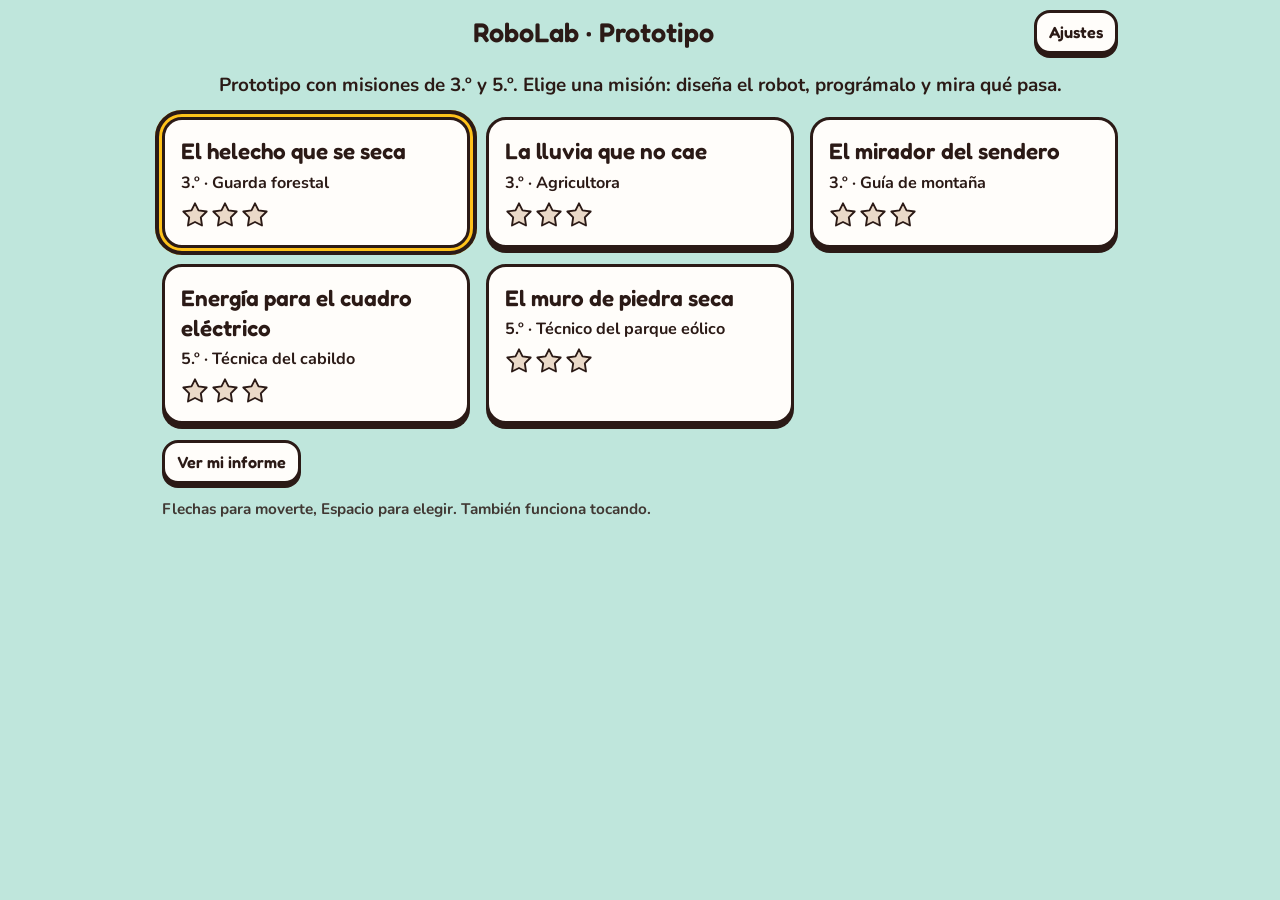
==== index.html @ 61f18018 "Separar códigos del prototipo (z3p3, z5p1, z5p2) y probar si por teclado Evita choques con las 42 mi" ====
<!DOCTYPE html>
<html lang="es">
<head>
<meta charset="utf-8">
<meta name="viewport" content="width=device-width,initial-scale=1">
<title>RoboLab · El Monteverde (prototipo)</title>
<style>
@font-face{font-family:Fredoka;font-weight:600;font-display:swap;src:url([data-uri]) format('woff2')}
@font-face{font-family:Nunito;font-weight:700;font-display:swap;src:url([data-uri]) format('woff2')}
:root{--ink:#2B1A16;--bg:#BFE6DC;--paper:#FFFDFA;--amarillo:#FFC21A;--coral:#FF6A4D;--mar:#1F86C8;--monte:#2E9D68;--lava:#D8392B;--r:16px;--fs:18px}
*{box-sizing:border-box}
html{font-size:var(--fs)}
body{margin:0;background:var(--bg);color:var(--ink);font-family:Nunito,system-ui,sans-serif;font-weight:700;line-height:1.35;min-height:100vh}
body.grande{--fs:22px}
h1,h2,.btn,.t,.rep,.g{font-family:Fredoka,Nunito,sans-serif;font-weight:600}
h1{font-size:1.5rem;margin:0;flex:1;text-align:center}
h2{font-size:1.1rem;margin:.4rem 0}
#app{max-width:980px;margin:0 auto;padding:10px 12px 40px}
.top{display:flex;align-items:center;gap:10px;margin-bottom:8px}
.btn{font-size:1rem;min-height:48px;min-width:48px;padding:8px 18px;border:3px solid var(--ink);border-radius:var(--r);background:var(--paper);color:var(--ink);box-shadow:0 4px 0 var(--ink);cursor:pointer;transition:transform .12s,box-shadow .12s,background .12s}
.btn:hover:not(:disabled){transform:translateY(-2px);box-shadow:0 6px 0 var(--ink)}
.btn:active:not(:disabled){transform:translateY(3px);box-shadow:0 1px 0 var(--ink)}
.btn:disabled{opacity:.45;cursor:not-allowed;box-shadow:0 2px 0 var(--ink)}
.btn.gr{background:var(--amarillo)}
.btn.peq{min-height:44px;padding:6px 12px;font-size:.9rem}
.btn[aria-pressed=true]{background:var(--monte);color:#fff}
:focus-visible{outline:4px solid var(--mar);outline-offset:3px}
.btn:focus-visible,.hot:focus-visible,.card:focus-visible,.barra:focus-visible{outline:4px solid var(--ink);outline-offset:3px;box-shadow:0 0 0 7px var(--amarillo)}
.lead{text-align:center;font-size:1.05rem}
.cards{display:grid;grid-template-columns:repeat(auto-fit,minmax(230px,1fr));gap:16px;margin:16px 0}
.card{display:flex;flex-direction:column;gap:6px;align-items:flex-start;text-align:left;padding:16px;border:3px solid var(--ink);border-radius:20px;background:var(--paper);box-shadow:0 5px 0 var(--ink);cursor:pointer;font:inherit;color:inherit;min-height:120px}
.card .t{font-size:1.25rem}.card .q{font-size:.9rem;text-transform:none}
.estrellas{display:inline-flex;gap:2px}.est{width:28px;height:28px;fill:#EAD9C8;stroke:var(--ink);stroke-width:1.6;stroke-linejoin:round}.est.on{fill:var(--amarillo)}
.nota{font-size:.85rem;opacity:.85}
.escena{position:relative;border:3px solid var(--ink);border-radius:20px;overflow:hidden;background:#BFE6DC;box-shadow:0 5px 0 var(--ink)}
.escena svg{display:block;width:100%;height:auto}
.hot{position:absolute;transform:translate(-50%,-50%);width:52px;height:52px;border-radius:50%;border:3px solid var(--ink);background:var(--amarillo);font:600 1.3rem Fredoka,sans-serif;color:var(--ink);cursor:pointer;animation:lat 1.8s ease-in-out infinite}
.hot.ok{background:var(--monte);color:#fff;animation:none}
@keyframes lat{50%{transform:translate(-50%,-50%) scale(1.12)}}
.burbuja{margin:12px 0;padding:12px 16px;background:var(--paper);border:3px solid var(--ink);border-radius:20px;font-size:1.05rem}
.datos{list-style:none;padding:0;margin:8px 0;display:grid;gap:6px}
.datos li{padding:8px 12px;border:2px dashed var(--ink);border-radius:12px;background:rgba(255,253,250,.5);font-size:.95rem}
.datos li.on{border-style:solid;background:var(--paper)}
.acc{display:flex;gap:12px;align-items:center;flex-wrap:wrap;margin:12px 0}
.dis{display:grid;grid-template-columns:minmax(150px,230px) 1fr;gap:14px;align-items:start}
.stage{background:var(--paper);border:3px solid var(--ink);border-radius:20px;padding:6px}.stage svg{width:100%;height:auto;display:block}
.slots{display:grid;grid-template-columns:repeat(auto-fit,minmax(150px,1fr));gap:10px}
.col{display:flex;flex-direction:column;gap:8px}
.pz{width:100%;text-align:center}
.ficha{margin:10px 0;padding:10px 14px;background:var(--paper);border:3px solid var(--ink);border-radius:16px;min-height:3.2em}
.pred .fila,.fila{display:flex;gap:10px;flex-wrap:wrap}.fila .btn{width:auto;flex:1 1 170px}
.prog{display:flex;gap:10px;align-items:stretch;margin:12px 0}
.tira{flex:1;min-height:64px;display:flex;flex-wrap:wrap;gap:6px;align-items:center;padding:8px;background:var(--paper);border:3px solid var(--ink);border-radius:16px}
.cont{align-self:center;white-space:nowrap}
.step{display:inline-flex;align-items:center;justify-content:center;min-width:44px;height:44px;border:3px solid var(--ink);border-radius:12px;background:#FFF4D6;font:600 1.4rem Fredoka,sans-serif;transition:transform .15s,background .15s}
.step.on{background:var(--amarillo);transform:scale(1.2)}
.bucle{display:inline-flex;gap:4px;align-items:center;padding:4px 6px;border:3px solid var(--coral);border-radius:14px;background:#FFE4DC}
.bucle.act,.rama.act{box-shadow:0 0 0 4px var(--amarillo)}
.bucle{flex-wrap:wrap}.dentro{display:inline-flex;gap:4px;align-items:center;flex-wrap:wrap}
.cond{display:inline-flex;gap:6px;align-items:center;padding:4px 6px;border:3px solid var(--mar);border-radius:14px;background:#D7EEFB}
.ramas{display:flex;flex-direction:column;gap:4px}
.rama{display:flex;gap:6px;align-items:center;padding:2px 6px;border-radius:10px;background:#F3FAFE;border:2px dashed var(--mar)}
.rama .et{font:700 .8rem Nunito,sans-serif;min-width:4.6em}
.ord.rp.si{background:#D7EEFB}
.rep{font-size:.9rem;margin-right:2px}
.vacia{opacity:.7}
.pal{display:flex;gap:8px;flex-wrap:wrap}
.ord{display:flex;flex-direction:column;align-items:center;gap:0;padding:4px 10px;min-width:64px;min-height:56px}
.ord .g{font-size:1.5rem;line-height:1}.ord .n{font-size:.75rem}
.ord.rp{background:#FFE4DC}
.res .ok{padding:12px 16px;background:#D5F2DF;border:3px solid var(--monte);border-radius:16px}
.res .mal{padding:12px 16px;background:#FFE9C7;border:3px solid var(--ink);border-radius:16px}
.res p{margin:.3rem 0}
.np{display:inline-block;background:var(--ink);color:#fff;border-radius:8px;padding:0 8px;margin-right:6px;font-size:.85rem}
.graf{display:flex;gap:14px;align-items:flex-end;justify-content:center;min-height:260px;padding:16px;background:var(--paper);border:3px solid var(--ink);border-radius:20px}
.barra{display:flex;flex-direction:column;align-items:center;justify-content:flex-end;gap:4px;width:84px;min-height:44px;background:none;border:0;padding:0;font:inherit;color:inherit;cursor:pointer}
.barra .b{display:block;width:100%;height:var(--h);background:var(--mar);border:3px solid var(--ink);border-radius:12px 12px 4px 4px;transition:transform .15s}
.barra:hover .b{transform:scaleY(1.03)}
.barra[aria-pressed=true] .b{background:var(--amarillo)}
.barra .v,.barra .e{font-family:Fredoka,sans-serif;font-weight:600}
.stars{text-align:center;margin:8px 0}.stars .est{width:56px;height:56px}
.criterios{list-style:none;padding:0;display:grid;gap:6px}
.criterios li{padding:8px 12px;border:2px dashed var(--ink);border-radius:12px}
.criterios li::before{content:'○ ';font-weight:800}
.criterios li.on{border-style:solid;background:var(--paper)}.criterios li.on::before{content:'★ '}
.frases{display:grid;gap:8px}.fr{text-align:left}
.pop{animation:pop .4s ease-out}
@keyframes pop{from{opacity:0;transform:translateY(8px)}}
.calm .par,.calm .fogA,.calm .drop{animation-play-state:paused}
.vista{animation:ent .25s ease-out}
@keyframes ent{from{opacity:0;transform:translateY(6px)}}
.nomotion *,.nomotion *::before{animation:none!important;transition:none!important}
@media (prefers-reduced-motion:reduce){*,*::before{animation:none!important;transition:none!important}}
.sr{position:absolute;left:-9999px}
@media (max-width:640px){h1{font-size:1.15rem}.dis{grid-template-columns:1fr}.stage{max-width:200px;margin:0 auto}.top .btn.peq{padding:6px 10px}.cont{display:none}.prog{display:block}}
@media (prefers-contrast:more){.btn,.card{border-width:4px}}

.hoja{background:var(--paper);border:3px solid var(--ink);border-radius:20px;padding:16px}
.hoja .tit{text-align:left;font-size:1.4rem}.nom{margin:.6rem 0}
.im{border-top:2px dashed var(--ink);padding:8px 0}.im .er{background:#FFE9C7;border-radius:10px;padding:6px 10px}.crit{font-size:.85rem}
@media print{body{background:#fff}.noprint,#estado{display:none!important}.hoja{border:0;padding:0}.est{width:20px;height:20px}.im{break-inside:avoid}}
.guia{margin:10px 0 0;font-size:.95rem}
/* Animaciones de los dibujos SVG */
.spin,.sway,.blink,.claw1,.claw2,.fogA{transform-box:fill-box;transform-origin:center}
.spin{animation:giro 4s linear infinite}
.sway{transform-origin:50% 100%;animation:mece 3s ease-in-out infinite}
.blink{animation:parpadeo 4.5s infinite}
.claw1{transform-origin:0 50%;animation:pinza1 2.4s ease-in-out infinite}.claw2{transform-origin:0 50%;animation:pinza2 2.4s ease-in-out infinite}
.fogA{animation:niebla 14s ease-in-out infinite alternate}
.drop{animation:gota 1.1s linear infinite}
@keyframes giro{to{transform:rotate(360deg)}}
@keyframes mece{50%{transform:rotate(3deg)}}
@keyframes parpadeo{0%,94%,100%{transform:scaleY(1)}97%{transform:scaleY(.1)}}
@keyframes pinza1{50%{transform:rotate(-8deg)}}@keyframes pinza2{50%{transform:rotate(8deg)}}
@keyframes niebla{to{transform:translateX(60px)}}
@keyframes gota{from{transform:translateY(-20px);opacity:0}30%{opacity:1}to{transform:translateY(380px);opacity:0}}
/* Edición del programa: huecos, bloques marcados y arrastre */
button.step,button.rep{font:600 1.4rem Fredoka,sans-serif;color:var(--ink);cursor:grab;padding:0 6px;touch-action:none;user-select:none;-webkit-user-select:none}
button.rep{border:0;background:none;font-size:.9rem;min-height:44px}
.blk:disabled{opacity:1;cursor:default}
.blk.sel{outline:4px solid var(--mar);outline-offset:2px;border-radius:12px;background:#D7EEFB}
.slot{position:relative;min-width:30px;min-height:48px;padding:0;border:0;background:none;cursor:pointer;flex:0 0 auto}
.slot .bar{position:absolute;left:50%;top:6px;bottom:6px;width:4px;margin-left:-2px;border-radius:2px;background:rgba(43,26,22,.25);transition:width .12s,background .12s,margin .12s}
.slot:hover .bar{background:var(--coral)}
.slot.cur .bar{width:8px;margin-left:-4px;background:var(--coral);animation:cursor 1s steps(2) infinite}
.slot.drop .bar{width:14px;margin-left:-7px;background:var(--monte);animation:none}
.slot.drop{min-width:40px}
@keyframes cursor{50%{opacity:.35}}
.slot:focus-visible{outline:4px solid var(--ink);outline-offset:0;box-shadow:0 0 0 6px var(--amarillo)}
.ord{touch-action:none;user-select:none;-webkit-user-select:none}
.fantasma{position:fixed;left:0;top:0;z-index:50;width:52px;height:52px;display:flex;align-items:center;justify-content:center;border:3px solid var(--ink);border-radius:14px;background:var(--amarillo);font:600 1.5rem Fredoka,sans-serif;pointer-events:none;box-shadow:0 6px 0 var(--ink);opacity:.95}
.fantasma.quitar{background:var(--coral);color:#fff}
body.arrastrando,body.arrastrando *{cursor:grabbing!important}
body.arrastrando .pal{outline:3px dashed var(--ink);outline-offset:4px}
.nomotion .slot.cur .bar{animation:none}
.tira .bucle{align-items:center}

</style>
</head>
<body>
<main id="app"></main>
<div id="estado" class="sr" role="status" aria-live="polite"></div>
<script>
(function(RL){RL.E={pantalla:'inicio',m:null,diseno:{mov:null,ene:null,sen:null,her:null},pred:null,prog:[],cur:{p:null,i:0},sel:null,enBucle:null,intentos:0,hint:0,fallosSeguidos:0,ficha:null,datos:{},res:null,ejecutando:false,pistas:null,lectura:null,frase:null,emo:null,estrellas:0,
 ajustes:{grande:false,sinMov:false,silencio:false,vel:1}};})(globalThis.RL=globalThis.RL||{});

/* Guardado en el navegador, protegido ante errores (modo privado, almacenamiento lleno). Sin datos personales. */
(function(RL){var K='robolab.proto.v1',mem={estrellas:{},intentos:{},ajustes:null,bitacora:{},errores:{}};
function cargar(){try{var s=localStorage.getItem(K);if(s){var o=JSON.parse(s);if(o&&typeof o==='object'){mem.estrellas=o.estrellas||{};mem.intentos=o.intentos||{};mem.bitacora=o.bitacora||{};mem.errores=o.errores||{};mem.ajustes=o.ajustes||null}}}catch(e){}return mem}
function guardar(){try{localStorage.setItem(K,JSON.stringify(mem));return true}catch(e){return false}}
RL.Guardado={datos:mem,cargar:cargar,guardar:guardar};})(globalThis.RL=globalThis.RL||{});

/* Sonidos sintetizados en el navegador: pitidos melódicos del robot. M silencia. */
(function(RL){var ctx=null;
function beep(f,d,tipo){if(RL.E.ajustes.silencio)return;try{ctx=ctx||new (window.AudioContext||window.webkitAudioContext)();var o=ctx.createOscillator(),g=ctx.createGain();o.type=tipo||'sine';o.frequency.value=f;g.gain.value=.06;o.connect(g);g.connect(ctx.destination);var t=ctx.currentTime;g.gain.setValueAtTime(.06,t);g.gain.exponentialRampToValueAtTime(.0008,t+(d||.12));o.start(t);o.stop(t+(d||.12)+.02)}catch(e){}}
function melodia(a){a.forEach(function(f,i){setTimeout(function(){beep(f,.14,'triangle')},i*110)})}
RL.Audio={beep:beep,ok:function(){melodia([523,659,784,1046])},error:function(){melodia([330,262])},toca:function(){beep(660,.07)},paso:function(){beep(440,.06,'square')}};})(globalThis.RL=globalThis.RL||{});

/* Entrada: flechas y Espacio (teclado y Makey Makey), ratón y táctil. Esc pausa, M silencia. */
(function(RL){
function visibles(){return Array.prototype.slice.call(document.querySelectorAll('#app [data-nav]')).filter(function(e){return!e.disabled&&e.offsetParent!==null})}
function centro(e){var r=e.getBoundingClientRect();return{x:r.left+r.width/2,y:r.top+r.height/2}}
function mover(dir){var l=visibles(),a=document.activeElement;if(!l.length)return;
 if(l.indexOf(a)<0){l[0].focus();return}
 var c=centro(a),mejor=null,mejorD=1e9;
 l.forEach(function(e){if(e===a)return;var p=centro(e),dx=p.x-c.x,dy=p.y-c.y,en=false,par,per;
  if(dir==='ArrowRight'){en=dx>4;par=dx;per=Math.abs(dy)}if(dir==='ArrowLeft'){en=dx<-4;par=-dx;per=Math.abs(dy)}
  if(dir==='ArrowDown'){en=dy>4;par=dy;per=Math.abs(dx)}if(dir==='ArrowUp'){en=dy<-4;par=-dy;per=Math.abs(dx)}
  if(!en)return;var d=par+per*2.2;if(d<mejorD){mejorD=d;mejor=e}});
 if(!mejor){/* si no hay nada en esa dirección, recorre la lista (útil con 5 contactos) */var i=l.indexOf(a),k=(dir==='ArrowRight'||dir==='ArrowDown')?1:-1;mejor=l[(i+k+l.length)%l.length]}
 mejor.focus();if(mejor.scrollIntoView)mejor.scrollIntoView({block:'nearest'});RL.Audio.toca()}
document.addEventListener('keydown',function(ev){
 var k=ev.key;
 if(k==='ArrowUp'||k==='ArrowDown'||k==='ArrowLeft'||k==='ArrowRight'){ev.preventDefault();mover(k)}
 else if(k===' '||k==='Spacebar'){var a=document.activeElement;if(a&&a.closest&&a.closest('#app')&&a.hasAttribute('data-nav')){ev.preventDefault();a.click()}else if(!a||a===document.body){var l=visibles();if(l.length){ev.preventDefault();l[0].focus()}}}
 else if(k==='Escape'){RL.App&&RL.App.pausa()}
 else if(k==='m'||k==='M'){RL.App&&RL.App.silencio()}});
RL.Entrada={mover:mover,visibles:visibles};})(globalThis.RL=globalThis.RL||{});
document.addEventListener('keyup',function(ev){if((ev.key===' '||ev.key==='Spacebar')&&document.activeElement&&document.activeElement.hasAttribute&&document.activeElement.hasAttribute('data-nav'))ev.preventDefault()});

/* Generado a partir de proyecto/anclaje.md (segundo y tercer ciclo, literal salvo espacios restituidos en el ciclo 3). */
(function(RL){RL.curriculo={"fuente": "Decreto 211/2022, de 10 de noviembre (BOC n.º 231, 23/11/2022), Anexo, Conocimiento del Medio Natural, Social y Cultural", "consulta": "12/11/2026", "estado": "Verificada en fuente; vigencia sin confirmar en Juriscan", "ciclos": {"2": {"criterios": {"1.1": "Utilizar dispositivos y recursos digitales, de forma segura, responsable, saludable y sostenible, de acuerdo con las necesidades del contexto educativo, para realizar búsquedas guiadas de información, respetando la propiedad intelectual; para comunicarse en plataformas digitales restringidas y seguras, compartiendo datos y usando la terminología científica básica, y para trabajar cooperativamente, respetando la privacidad y protección del entorno digital de aprendizaje.", "1.2": "Reelaborar y crear contenidos digitales sencillos, con diferentes medios, soportes y formatos, trabajando de forma individual y en equipo, para construir, comunicar y compartir nuevos conocimientos, respetando los derechos de autoría y de acuerdo a las necesidades digitales del contexto educativo.", "2.1": "Formular preguntas y realizar predicciones razonadas, demostrando curiosidad por el medio natural, social y cultural canario, participando en interacciones comunicativas con actitud cooperativa e interpretando el sentido de textos orales y multimodales.", "2.2": "Buscar, seleccionar y comprender información de diferentes fuentes seguras y fiables, adquiriendo léxico científico básico, y utilizándola en investigaciones relacionadas con el medio natural, social y cultural, reconociendo el valor de la ciencia en Canarias.", "2.3": "Realizar experimentos guiados utilizando diferentes técnicas de indagación y modelos, empleando de forma segura instrumentos y dispositivos, realizando observaciones y mediciones precisas, y registrándolas correctamente en distintos formatos.", "2.4": "Proponer posibles respuestas a las preguntas planteadas, en diversos textos, a través de la interpretación de la información y los resultados obtenidos, comparándolos con las predicciones realizadas.", "2.5": "Comunicar los resultados de las investigaciones en diferentes formatos, utilizando lenguaje científico básico y explicando los pasos seguidos, adoptando un punto de vista creativo y personal.", "3.1": "Construir, en equipo, de forma empática e inclusiva, un producto final sencillo que dé respuesta a un problema de diseño, proponiendo posibles soluciones creativas, utilizando de forma segura las herramientas, las técnicas y los materiales adecuados, y probando diferentes prototipos.", "3.2": "Resolver, de forma guiada y empleando estrategias cooperativas, problemas sencillos y sostenibles de programación, modificando algoritmos, de acuerdo con los principios básicos del pensamiento computacional.", "3.3": "Comunicar el producto final de los proyectos de diseño en diferentes formatos, asumiendo las responsabilidades individuales asignadas en el trabajo en grupo, explicando los pasos seguidos, y autoevaluando y coevaluando el proceso realizado y el resultado obtenido.", "4.1": "Desarrollar, de forma guiada, actitudes que fomenten el bienestar físico, emocional y social, a través de la conciencia, la regulación y la vinculación emocional, y del establecimiento de relaciones afectivas saludables, inclusivas y corresponsables, potenciando la cultura de los cuidados.", "4.2": "Desarrollar estilos de vida saludables, valorando la importancia de una alimentación variada, equilibrada y sostenible, la higiene, el ejercicio físico, el contacto con la naturaleza, el descanso y cuidado del cuerpo y el uso adecuado de las tecnologías, participando en acciones fundamentadas científicamente para preservar la salud.", "5.1": "Identificar las características, la organización y las propiedades de los elementos del medio natural, social y cultural, partiendo del reconocimiento de la biodiversidad del archipiélago canario, a través de la indagación y la búsqueda guiada de información, utilizando las herramientas y los procesos adecuados para transmitir y compartir los conocimientos en diferentes formatos.", "5.2": "Identificar conexiones sencillas entre diferentes elementos del medio natural social y cultural, partiendo del reconocimiento de la formación de las islas Canarias, para comprender las relaciones que se establecen en los ecosistemas canarios y acercarse así a las que ocurren en otros lugares.", "5.3": "Proteger el patrimonio cultural y el natural, especialmente de Canarias, para valorarlos como un bien común, adoptando conductas respetuosas para su disfrute y proponiendo acciones para su conservación y mejora.", "6.1": "Poner en práctica estilos de vida sostenibles, reconociendo comportamientos respetuosos de cuidado, corresponsabilidad y de protección del entorno, así como un uso sostenible del agua, la energía, los residuos y los recursos naturales, expresando los cambios positivos y negativos causados en el medio por la acción humana, y explicando algunos fenómenos que ocurren a su alrededor, para potenciar un modelo de isla sostenible para Canarias.", "6.2": "Identificar problemas ecosociales en el entorno cercano, compartidos a nivel mundial, y proponer posibles soluciones, de manera individual y cooperativa, para poner en práctica estilos de vida sostenibles.", "7.1": "Localizar, seleccionar e identificar hechos del entorno social y cultural, desde la Prehistoria hasta la Edad Antigua, empleando las nociones de causalidad, simultaneidad y sucesión, para comunicarlos, adoptando un punto de vista creativo.", "7.2": "Reconocer personas, grupos sociales relevantes y formas de vida de las sociedades, desde la Prehistoria hasta la Edad Antigua, visibilizando las aportaciones y representación de las mujeres en ellas y de personajes históricos representativos en Canarias.", "8.1": "Analizar la importancia demográfica, cultural y económica de las migraciones en la actualidad, demostrando respeto y empatía por el aporte de la diversidad cultural al bienestar individual y colectivo, especialmente en la sociedad canaria.", "8.2": "Reconocer y valorar las acciones y actividades comunitarias que fomentan la igualdad efectiva entre mujeres y hombres, así como las conductas no sexistas, reconociendo modelos positivos a lo largo de la historia, empleando estrategias colaborativas para reflexionar y comunicar sobre problemas éticos de actualidad.", "9.1": "Realizar actividades en el contexto de la comunidad escolar, asumiendo responsabilidades, estableciendo acuerdos democráticos y empleando un lenguaje inclusivo y no violento.", "9.2": "Reconocer los principales órganos de gobierno, incluyendo los ayuntamientos y cabildos insulares en Canarias, y las funciones de las diversas administraciones y de los servicios públicos, reflexionando sobre la importancia de su gestión para la seguridad integral ciudadana y la participación democrática.", "9.3": "Participar en actividades comunitarias, de manera constructiva e inclusiva, para interiorizar normas básicas para la convivencia en el uso de los espacios públicos como peatones o como personas usuarias de los medios de locomoción, identificando las señales de tráfico y tomando conciencia de la importancia de una movilidad segura, saludable y sostenible, tanto para las personas como para el planeta."}, "saberes": {"I.1.1": "Iniciación a la investigación científica (observación en el tiempo, identificación y clasificación, búsqueda de patrones, creación de modelos, investigación guiada a través de búsqueda de información, experimentos pautados con control de variables…).", "I.1.2": "Fomento de la curiosidad, la iniciativa y la constancia en la realización de las diferentes investigaciones contextualizadas en el medio natural, social y cultural de Canarias, a partir de estrategias cooperativas.", "I.1.3": "Manipulación de instrumentos, dispositivos y herramientas digitales apropiados para realizar observaciones y mediciones, de acuerdo con las necesidades de la investigación.", "I.1.4": "Identificación de vocabulario científico básico relacionado con las diferentes investigaciones para comunicar y construir nuevos conocimientos, reconociendo la importancia de la ciencia en Canarias.", "I.1.5": "Reconocimiento de los avances en el pasado relacionados con la ciencia y la tecnología que han contribuido a transformar nuestra sociedad, visibilizando la aportación histórica de las mujeres.", "I.1.6": "Valoración del uso de la ciencia y la tecnología para ayudar a comprender las causas de las propias acciones, tomar decisiones razonadas y realizar tareas de forma más eficiente.", "I.2.1": "Reconocimiento de los reinos de la naturaleza desde una perspectiva general e integrada, valorando la biodiversidad, a partir del estudio y análisis de las características de diferentes ecosistemas, sus funciones y servicios como lugar donde intervienen factores bióticos y abióticos, manteniéndose un equilibrio entre los diferentes elementos y recursos.", "I.2.2": "Comprensión del carácter excepcional de la biodiversidad canaria: conceptos básicos (endemismo y autoctonismo) e introducción a los ecosistemas canarios (fondos rocosos, sebadal, matorral costero, termófilo, monteverde, jaral, pinar, matorral de cumbre...).", "I.2.3": "Identificación de las características propias de los animales y de las plantas que permiten su clasificación y diferenciación en subgrupos relacionados con su capacidad adaptativa al medio: obtención de energía, relación con el entorno y perpetuación de la especie. Reconocimiento e identificación de las especies animales y vegetales más representativas de Canarias.", "I.2.4": "Identificación de la relación del ser humano con los ecosistemas para cubrir las necesidades de la sociedad. Ejemplos de buenos y malos usos de los recursos naturales de nuestro planeta, especialmente en nuestro archipiélago canario, y sus consecuencias.", "I.2.5": "Identificación de las formas de relieve más relevantes y clasificación elemental de las rocas. Reconocimiento de las particularidades geológicas de la formación de las islas Canarias con respecto a otros procesos geológico y de los volcanes principales de Canarias.", "I.2.6": "Valoración del agua como elemento imprescindible para la vida: hidrosfera, aguas subterráneas, ciclo del agua, uso, formas de ahorro y consumo responsable, en especial en Canarias.", "I.2.7": "Desarrollo de estilos de vida saludables relacionados con el bienestar físico del ser humano: alimentación variada, equilibrada y sostenible, higiene, ejercicio físico, contacto con la naturaleza, descanso y cuidado del cuerpo, uso adecuado de las tecnologías.", "I.2.8": "Desarrollo de estilos de vida saludables relacionados con el bienestar emocional y social: conciencia emocional (percepción, reconocimiento y comprensión emocional de alegría, tristeza, miedo, enfado, asco, sorpresa, culpa y vergüenza), regulación emocional (autocontrol impulsivo, ajuste afectivo y responsabilidad emocional) y vinculación emocional (empatía y comunicación emocional). Relaciones afectivas saludables, cuidados de las personas, corresponsabilidad e inclusión a partir de la educación afectivo-sexual, adaptada a su nivel madurativo.", "I.3.1": "Reconocimiento del calor como mecanismo de transferencia de energía. Cambios de estado, materiales conductores y aislantes, instrumentos de medición y aplicaciones en la vida cotidiana, mediante sencillas experiencias.", "I.3.2": "Observación de los cambios reversibles e irreversibles que experimenta la materia, desde un estado inicial a uno final, identificando los procesos y las transformaciones que experimenta en situaciones de la vida cotidiana.", "I.3.3": "Reconocimiento de las fuerzas de contacto y a distancia, y sus efectos, mediante experimentos elementales.", "I.3.4": "Reconocimiento de las propiedades de las máquinas simples, aplicaciones y usos en la vida cotidiana y su efecto sobre las fuerzas.", "II.1.1": "Utilización de dispositivos y recursos del entorno digital de aprendizaje, de acuerdo con las necesidades del contexto educativo.", "II.1.2": "Aplicación de las estrategias de búsquedas guiadas de información seguras y responsables en internet (valoración, discriminación, selección y organización). Reconocimiento de la autoría y respeto por la propiedad intelectual.", "II.1.3": "Uso de reglas básicas de seguridad y privacidad para navegar por internet y para proteger el entorno digital personal de aprendizaje.", "II.1.4": "Reconocimiento de recursos y participación en plataformas digitales restringidas y seguras, para comunicarse con otras personas y trabajar cooperativamente, haciendo uso de la etiqueta digital, de las reglas básicas de cortesía y respeto, y de estrategias para resolver problemas en la comunicación digital.", "II.1.5": "Desarrollo de estrategias de actuación para fomentar el bienestar digital, físico y mental, a través del reconocimiento de los riesgos asociados a un uso inadecuado y poco seguro de las tecnologías digitales (tiempo excesivo de uso, ciberacoso, acceso a contenidos inadecuados, publicidad y correos no deseados, etc.).", "II.2.1": "Aplicación de las fases de los proyectos de diseño: diseño, prototipado, prueba y comunicación, para dar respuestas sostenibles a un reto o problema del entorno físico, natural, social, cultural o tecnológico.", "II.2.2": "Utilización de herramientas, técnicas y materiales adecuados a la consecución de un proyecto de diseño.", "II.2.3": "Iniciación a la programación a través de recursos analógicos (actividades desenchufadas) y digitales (plataformas digitales de iniciación en la programación, aplicaciones de programación por bloques, robótica educativa…).", "II.2.4": "Desarrollo de técnicas cooperativas sencillas para el trabajo en equipo y estrategias para la gestión de conflictos y la promoción de conductas empáticas e inclusivas.", "III.1.1": "Descripción de la Tierra y las catástrofes naturales: elementos, movimientos, (traslación, rotación y sus consecuencias), dinámicas que ocurren en el universo y su relación con fenómenos físicos que afectan a la Tierra y repercuten en la vida diaria y en el entorno. Reconocimiento de la formación de las islas Canarias, tipos de vulcanismo e impacto en la vida de las personas.", "III.1.2": "Reconocimiento del espacio a partir de la representación de la Tierra a través del globo terráqueo, los mapas y otros recursos digitales, la interpretación de mapas y planos en distintas escalas y las técnicas de orientación mediante la observación de los elementos del medio físico, puntos cardinales y otros medios de localización espacial (GPS).", "III.1.3": "Reconocimiento del clima y el paisaje, los fenómenos atmosféricos, la toma y registro de datos meteorológicos y su representación gráfica y visual, desde las tecnologías de la información geográfica (TIG). Identificación de los tipos de clima en España y en Canarias, relacionando las zonas climáticas con la diversidad de paisajes.", "III.1.4": "Análisis de los principales problemas y retos demográficos mundiales y propios de la Comunidad Autónoma de Canarias, como la fragmentación del territorio por su carácter insular y las implicaciones del aislamiento del archipiélago. Reconocimiento de los factores que modifican la ocupación y distribución de la población en el espacio. Representación gráfica y cartográfica de la población. Reconocimiento de la organización del territorio en Canarias, en España y en Europa.", "III.1.5": "Conciencia de la desigualdad social y diferencias de acceso a los recursos. Usos del espacio por el ser humano y reconocimiento de las actividades productivas y su evolución, con especial atención a los sectores productivos en Canarias. El valor, el control del dinero y los medios de pago, de la supervivencia a la sobreproducción.", "III.2.1": "Adquisición de nociones básicas de tiempo histórico: temporales y cronología, mediante la ubicación temporal de las grandes etapas históricas.", "III.2.2": "Clasificación y utilización de las distintas fuentes históricas (orales, escritas, patrimoniales y museísticas), como vía para el análisis de los cambios y las permanencias en la localidad a lo largo de la historia. Reconocimiento de las huellas de la historia en lugares, edificios, objetos, oficios o tradiciones del municipio, isla o archipiélago.", "III.2.3": "Iniciación en la investigación y en los métodos de trabajo para la realización de proyectos, que analicen hechos, asuntos y temas de relevancia actual con perspectiva histórica, contextualizándolos en la época correspondiente (Prehistoria y Edad Antigua), como la supervivencia y la alimentación, la vivienda, los intercambios comerciales (de dónde viene el dinero, los trabajos no remunerados), la explotación de bienes comunes y recursos, o los avances técnicos.", "III.2.4": "Valoración de la acción de mujeres y hombres, como sujetos de la historia. Interpretación del papel de las personas individuales y de los distintos grupos sociales: relaciones, conflictos, creencias y condicionantes en la Prehistoria y la Edad Antigua.", "III.2.5": "Reconocimiento de las expresiones artísticas y culturales, en la Prehistoria y la Edad Antigua, su contextualización histórica y su función, visibilizando las aportaciones y la representación de las mujeres en ellas.", "III.2.6": "Valoración del patrimonio cultural y del natural local, insular y estatal. Uso, cuidado y conservación de los espacios protegidos, culturales y naturales, reconociendo los Parques Nacionales de Canarias.", "III.3.1": "Reconocimiento de las costumbres, tradiciones y manifestaciones etnoculturales del entorno; así como de la identidad cultural canaria, como resultado de un proceso de diálogo constante entre lo local y foráneo. Respeto por la diversidad y la cohesión social desde la promoción de la cultura de paz y no violencia.", "III.3.2": "Identificación de la organización política y territorial de España, partiendo del reconocimiento de la misma en Canarias.", "III.3.3": "Reconocimiento de la organización y el funcionamiento de la sociedad: las principales instituciones y entidades, la estructura administrativa y los servicios públicos que prestan en el entorno local, autonómico (los cabildos insulares como elemento intermedio entre los ayuntamientos y el gobierno autonómico) y nacional.", "III.3.4": "Fomento de la igualdad de oportunidades entre mujeres y hombres, y de conductas no sexistas. Reconocimiento del valor de mujeres referentes en el contexto del patrimonio social, cultural e histórico canario, y de las mujeres rurales de Canarias.", "III.3.5": "Conciencia de la seguridad vial, valorando la ciudad como espacio de convivencia inclusiva e igualitaria, a través de la adquisición de normas de circulación, la identificación de las señales y las marcas viales, y el desarrollo de la movilidad segura, saludable y sostenible como peatones o como personas usuarias de los medios de locomoción.", "III.4.1": "Introducción a las causas y consecuencias del cambio climático, y su impacto en los paisajes de la Tierra a nivel mundial y a nivel local en nuestro archipiélago. Medidas de mitigación y de adaptación.", "III.4.2": "Fomento de la responsabilidad ecosocial: ecodependencia e interdependencia entre personas, sociedades y medio natural.", "III.4.3": "Valoración de la transformación y la degradación de los ecosistemas naturales por la acción humana, y desarrollo de acciones para la conservación y protección de la naturaleza y la prevención del maltrato animal.", "III.4.4": "Reconocimiento de estilos de vida sostenibles: el consumo y la producción responsables, la alimentación sostenible, el uso eficiente del agua y la energía, y la prevención y la gestión de los residuos en Canarias."}}, "3": {"criterios": {"1.1": "Utilizar dispositivos y recursos digitales, de forma segura, responsable, eficiente, saludable y sostenible, de acuerdo con las necesidades del contexto educativo, para buscar información, evaluando su fiabilidad y utilidad, y respetando la propiedad intelectual, para comunicarse y compartir datos y contenido, en plataformas digitales restringidas y seguras, usando la terminología científica apropiada, y para trabajar cooperativamente en equipo y en red.", "1.2": "Reelaborar y crear contenidos digitales sencillos, de forma individual, en equipo y en red, para construir, comunicar y compartir nuevos conocimientos de forma creativa, y para resolver problemas concretos o retos, de acuerdo a las necesidades digitales del contexto educativo.", "2.1": "Formular preguntas y realizar predicciones razonadas sobre cuestiones científicas sencillas del medio natural, social y cultural, local y global, demostrando y manteniendo la curiosidad; y participar en interacciones comunicativas para intercambiar información, interpretar y valorar el sentido de diversos tipos de textos.", "2.2": "Buscar, seleccionar y contrastar información de diferentes fuentes, seguras y fiables, incluidas las digitales, de forma guiada, usando los criterios de fiabilidad de fuentes, adquiriendo léxico científico básico y utilizándola en investigaciones relacionadas con el medio natural, social y cultural.", "2.3": "Diseñar y realizar experimentos guiados, utilizando diferentes técnicas de indagación y modelos, empleando de forma segura las herramientas digitales, los instrumentos y dispositivos apropiados, realizando observaciones y mediciones precisas, y registrándolas correctamente.", "2.4": "Proponer posibles respuestas a las preguntas planteadas, en diversos textos, a través del análisis y la interpretación de la información y de los resultados obtenidos, valorar la coherencia de las posibles soluciones y compararlas con las predicciones realizadas.", "2.5": "Comunicar los resultados de las investigaciones, de manera creativa, personal y crítica, adaptando el mensaje y el formato a la audiencia a la que va dirigido, utilizando el lenguaje científico apropiado y explicando los pasos seguidos.", "3.1": "Plantear, cooperativamente, problemas de diseño que se resuelvan con la creación de un prototipo o solución digital sencilla y sostenible, evaluando las necesidades del entorno, adoptando posturas críticas en los procesos de reflexión guiados y estableciendo objetivos concretos y compartidos.", "3.2": "Diseñar posibles soluciones, creativas y sostenibles, a los problemas planteados, de acuerdo con técnicas sencillas de los proyectos de diseño y del pensamiento computacional, mediante estrategias básicas de gestión de proyectos cooperativos, teniendo en cuenta los recursos necesarios y estableciendo criterios concretos para participar en procesos de auto y coevaluación de los proyectos.", "3.3": "Desarrollar un producto final, creativo e innovador, que dé solución a un problema de diseño, probando en equipo diferentes prototipos o soluciones digitales, y utilizando, de forma segura, las herramientas, los dispositivos, las técnicas, los materiales y los recursos digitales adecuados.", "3.4": "Comunicar el diseño de un producto final, adaptando el mensaje y el formato a la audiencia, utilizando la terminología científica apropiada, explicando los pasos seguidos, valorando el proceso realizado y el resultado obtenido, justificando por qué ese prototipo o solución digital cumple con los requisitos del proyecto, y proponiendo posibles retos para futuros proyectos con iniciativa emprendedora.", "4.1": "Promover actitudes que fomenten el bienestar físico, emocional y social, reconociendo y tomando conciencia del propio cuerpo y de los cambios que conlleva la pubertad y la adolescencia, desde la percepción, el reconocimiento y la comprensión emocional, el autocontrol impulsivo, el ajuste afectivo y la responsabilidad emocional, la compensación emocional y la empatía y la comunicación emocional, para establecer relaciones afectivas y sociales saludables.", "4.2": "Adoptar estilos de vida saludables, aplicando el conocimiento científico y los principios de ética y seguridad, valorando la importancia de una alimentación variada, equilibrada y sostenible, la higiene, el ejercicio físico, el contacto con la naturaleza, el descanso, la prevención de enfermedades, los riesgos más relevantes para la salud y los usos de la tecnología y la gestión del tiempo libre, a través de la reflexión y el diálogo.", "5.1": "Identificar y analizar las características, la organización y las propiedades de los elementos del medio natural, social y cultural, partiendo de la biodiversidad del archipiélago canario, a través de la indagación, la búsqueda guiada de la información evaluando su fiabilidad y utilidad, y el pensamiento científico, utilizando las herramientas, los instrumentos y los procesos adecuados para transmitir y compartir los conocimientos en diferentes formatos.", "5.2": "Establecer conexiones sencillas entre diferentes elementos del medio natural, social y cultural, reconociendo la formación de las islas Canarias, mostrando comprensión de las relaciones sistémicas que se establecen entre las acciones humanas y el entorno, a nivel mundial y local.", "5.3": "Valorar, proteger y mostrar actitudes de conservación y mejora del patrimonio cultural y del natural, especialmente de Canarias, reconociendo las necesidades y los retos a afrontar, y diseñando propuestas y acciones que reflejen compromisos y conductas en favor de la sostenibilidad en el entorno cercano.", "6.1": "Promover y adoptar estilos de vida sostenibles y consecuentes con el respeto, los cuidados, la corresponsabilidad y la protección de las personas y del planeta, a partir del análisis de las causas y consecuencias de la intervención humana en el entorno, utilizando el pensamiento científico para favorecer un modelo de isla sostenible para Canarias.", "6.2": "Participar, con actitud emprendedora, en la búsqueda, el contraste y la evaluación de propuestas fundamentadas científicamente, para afrontar problemas ecosociales recogidos en los ODS y los retos de la Comunidad Autónoma de Canarias, buscar soluciones y actuar de manera individual y cooperativa en su resolución.", "7.1": "Analizar, adoptando una postura crítica, relaciones de causalidad, simultaneidad y sucesión entre diferentes elementos del medio social y cultural, desde la Edad Media hasta la actualidad, situando cronológicamente los hechos para comunicarlos, adoptando un punto de vista creativo.", "7.2": "Conocer personas, grupos sociales relevantes y formas de vida de las sociedades desde la Edad Media hasta la actualidad, identificando, seleccionando, contrastando la información y transmitiendo rasgos sociales significativos de las distintas épocas de la historia, visibilizando las aportaciones y representación de las mujeres en ellas, incluyendo la sociedad indígena canaria y su modo de vida.", "8.1": "Analizar los procesos geográficos, históricos y culturales que han conformado la sociedad actual y su reflejo en Canarias, valorando la diversidad cultural y la cohesión social, mostrando empatía y respeto por otras culturas, y apreciando la riqueza que aportan a la sociedad canaria.", "8.2": "Promover acciones para la igualdad efectiva entre mujeres y hombres, para evitar las conductas sexistas y para respetar la diversidad afectivo-sexual, analizando y contrastando diferentes modelos en nuestra sociedad, y reflexionando y aplicando las normas de convivencia de manera inclusiva.", "9.1": "Resolver, de forma pacífica y comunicativa, los conflictos, promoviendo una interacción respetuosa y equitativa, a partir del lenguaje inclusivo y no violento, explicando y ejercitando las principales normas, derechos, deberes y libertades que forman parte de la Constitución española de 1978, y de la Unión Europea, y reconociendo la función que el Estado y sus instituciones desempeñan en el mantenimiento de la paz, la seguridad integral ciudadana y el reconocimiento de las víctimas de violencia.", "9.2": "Explicar el funcionamiento general de los órganos de gobierno del municipio, de las comunidades autónomas, del Estado español y de la Unión Europea, valorando sus funciones y la gestión de los servicios públicos para la ciudadanía."}, "saberes": {"I.1.1": "Iniciación a la investigación científica (observación, formulación de preguntas y predicciones, diseño y realización de experimentos guiados, recogida y análisis de información y datos, comunicación de resultados…) para interpretar y explicar hechos y fenómenos que ocurren en el medio natural, social y cultural.", "I.1.2": "Fomento de la curiosidad, la iniciativa, la constancia y el sentido de la responsabilidad en la realización de las diferentes investigaciones a partir de estrategias cooperativas.", "I.1.3": "Utilización de instrumentos, dispositivos y herramientas digitales apropiados, para realizar observaciones y mediciones precisas de acuerdo con las necesidades de la investigación.", "I.1.4": "Uso del vocabulario científico apropiado relacionado con las diferentes investigaciones para comunicar, compartir y construir nuevos conocimientos.", "I.1.5": "Valoración de la ciencia, la tecnología y la ingeniería como actividades humanas: las profesiones STEM en la actualidad evitando estereotipos sexistas. Desarrollo de la ciencia en Canarias.", "I.1.6": "Reconocimiento de la relación entre los avances en matemáticas, ciencia, ingeniería y tecnología, y la evolución de la sociedad en el ámbito científico-tecnológico para divulgar esos conocimientos.", "I.2.1": "Clasificación básica de rocas y minerales. Usos y explotación sostenible de los recursos geológicos, especialmente en Canarias.", "I.2.2": "Identificación de los procesos geológicos básicos de formación y modelado del relieve, aplicando el conocimiento al medio natural canario. Reconocimiento de las particularidades geológicas de formación de las islas Canarias con respecto a otros procesos geológicos (tectónica, sedimentología, etc.).", "I.2.3": "Protección del entorno a partir del reconocimiento y la valoración de los principales ecosistemas y sus paisajes. Acercamiento a la fragilidad de los ecosistemas canarios y el impacto antrópico.", "I.2.4": "Descripción de las funciones vitales básicas del ser humano desde una perspectiva integrada: obtención de energía, relación con el entorno y perpetuación de la especie.", "I.2.5": "Reconocimiento de los cambios físicos, emocionales y sociales que conllevan la pubertad y la adolescencia, para favorecer su aceptación de forma positiva desde la educación afectivo-sexual, adaptada a su nivel madurativo.", "I.2.6": "Desarrollo de pautas para una alimentación saludable y sostenible: diseño de menús saludables, sostenibles y equilibrados. La importancia de la cesta de la compra y del etiquetado de los productos alimenticios para conocer sus nutrientes y su aporte energético.", "I.2.7": "Adopción de estilos de vida saludables a través de pautas que fomenten una salud física, emocional y social adecuadas: higiene del sueño, prevención y consecuencias del consumo de drogas (legales e ilegales), gestión saludable del ocio y del tiempo libre, contacto con la naturaleza, uso adecuado de las tecnologías.", "I.2.8": "Conocimiento de actuaciones básicas de primeros auxilios y pautas para la prevención de riesgos y accidentes.", "I.2.9": "Aplicación de estilos de vida saludables relacionados con el bienestar emocional y social: conciencia emocional (percepción, reconocimiento y comprensión emocional de alegría, tristeza, miedo, enfado, asco, sorpresa, culpa, vergüenza, ansiedad, seguridad y amor), regulación emocional (autocontrol impulsivo, ajuste afectivo y responsabilidad emocional), cambio emocional (compensación emocional) y vinculación emocional (empatía y comunicación emocional). Estrategias para el fomento de relaciones afectivas y sociales saludables y de los cuidados de las personas desde la corresponsabilidad e inclusión.", "I.3.1": "Utilización de instrumentos para calcular la masa, el volumen y la capacidad de un objeto. El concepto de densidad y su relación con la flotabilidad de un objeto en un líquido.", "I.3.2": "Identificación de las formas de energía, las fuentes y las transformaciones, describiendo las fuentes de energías renovables y no renovables, y su influencia en la contribución al desarrollo sostenible de la sociedad. Reconocimiento del modelo de isla sostenible en Canarias.", "I.3.3": "Uso en la vida cotidiana de la energía eléctrica: fuentes, transformaciones, transferencia, circuitos eléctricos y estructuras robotizadas.", "I.3.4": "Iniciación a los principios básicos del vuelo a través del conocimiento de diferentes artefactos voladores.", "II.1.1": "Utilización de dispositivos y recursos del entorno digital de aprendizaje de acuerdo con las necesidades del contexto educativo.", "II.1.2": "Aplicación de estrategias de búsqueda de información seguras, responsables y eficientes en internet (valoración, discriminación, selección y organización). Reconocimiento de la autoría y respeto por la propiedad intelectual.", "II.1.3": "Empleo de estrategias de recogida, almacenamiento y representación de datos en diversos formatos, para facilitar su comprensión y análisis.", "II.1.4": "Adopción de reglas básicas de seguridad y privacidad para navegar por internet y para proteger el entorno digital personal de aprendizaje.", "II.1.5": "Reconocimiento de recursos y participación en plataformas digitales restringidas y seguras para comunicarse con otras personas, trabajar cooperativamente, compartir datos y contenidos supervisados de manera segura, a partir del uso de la etiqueta digital, reglas básicas de cortesía y respeto, y estrategias para resolver problemas en la comunicación digital.", "II.1.6": "Desarrollo de estrategias de actuación para fomentar el bienestar digital físico y mental a través del reconocimiento de los riesgos asociados a un uso inadecuado y poco seguro de las tecnologías digitales (tiempo excesivo de uso, ciberacoso, dependencia tecnológica, acceso a contenidos inadecuados, etc.).", "II.2.1": "Aplicación de las fases de los proyectos de diseño: identificación de necesidades, diseño, prototipado, prueba, evaluación y comunicación, para dar respuesta a un reto o problema del entorno físico, natural, social, cultural o tecnológico.", "II.2.2": "Utilización de herramientas, dispositivos, técnicas, materiales y recursos digitales (programación por bloques, sensores, motores, simuladores, impresoras 3D…), seguros y adecuados a la consecución del proyecto.", "II.2.3": "Aplicación de las fases del pensamiento computacional (descomposición de una tarea en partes más sencillas, reconocimiento de patrones y creación de algoritmos sencillos para la resolución…) para dar respuesta a un reto o problema del entorno físico, natural, social, cultural o tecnológico, de forma sostenible.", "II.2.4": "Desarrollo de estrategias creativas en situaciones de incertidumbre (detección de necesidades y oportunidades, adaptación y cambio de propuesta cuando sea necesario, valoración del error propio y ajeno como fuente de aprendizaje, valoración de la diversidad como enriquecimiento en el desempeño cooperativo).", "III.1.1": "Análisis del futuro de la Tierra y del universo a través de la identificación de los fenómenos físicos y su repercusión en la vida diaria y en el entorno, la exploración espacial, la observación del cielo en Canarias y la contaminación lumínica.", "III.1.2": "Explicación del cambio climático: introducción a la dinámica atmosférica y a las grandes áreas climáticas del mundo.", "III.1.3": "Valoración del entorno natural, de la diversidad geográfica de la España continental e insular, y de Europa. Representación gráfica, visual y cartográfica a través de medios y recursos analógicos y digitales, usando las Tecnologías de la Información Geográfica (TIG).", "III.1.4": "Conocimiento y aprecio de la diversidad cultural, y en especial en el entorno insular, a través del análisis de los movimientos migratorios, teniendo en cuenta particularmente los que afectan a Canarias; las principales variables demográficas y su representación gráfica; los comportamientos de la población y su evolución; el contraste entre zonas urbanas y despoblación rural.", "III.1.5": "Desarrollo de la ciudadanía activa: fundamentos y principios para la organización política y gestión del territorio en España, y para la participación social y ciudadana europea, nacional y local.", "III.1.6": "Promoción de la igualdad y conductas no sexistas, a través del desarrollo del pensamiento crítico de los estereotipos y roles en los distintos ámbitos (académico, profesional, social y cultural), y de acciones para la igualdad efectiva entre mujeres y hombres, valorando las mujeres referentes en el contexto del patrimonio social, cultural e histórico canario, y de las mujeres rurales de Canarias.", "III.1.7": "Identificación y aplicación de estrategias para el desarrollo universal: inclusión, equidad y accesibilidad.", "III.2.1": "Clasificación y utilización de las distintas fuentes históricas (orales, escritas, patrimoniales y museísticas), para identificar y relacionar las acciones y hechos más destacados en la historia (Edad Media, Edad Moderna y Edad Contemporánea), así como el papel representado por los sujetos históricos (individuales y colectivos), acontecimientos y procesos. La sociedad indígena canaria y su modo de vida y la conquista de las islas Canarias.", "III.2.2": "Valoración de los principales movimientos en defensa de los derechos de las mujeres, analizando la situación actual y los retos de futuro en la igualdad de oportunidades entre mujeres y hombres, a nivel mundial, nacional y en Canarias.", "III.2.3": "Importancia de la memoria democrática: análisis multicausal del proceso de construcción de la democracia en España, la constitución española de 1978 y fórmulas para la participación de la ciudadanía en la vida pública.", "III.2.4": "Identificación de las expresiones artísticas y culturales medievales, modernas y contemporáneas, su contextualización histórica, y su reflejo en Canarias. La función del arte y la cultura en el mundo medieval, moderno y contemporáneo, visibilizando las aportaciones y representación de las mujeres.", "III.2.5": "Valoración del patrimonio cultural y natural de las islas Canarias, como bien y recurso; su uso, cuidado y conservación. Aprecio por la herencia cultural local, nacional y europea.", "III.3.1": "Reconocimiento de la diversidad cultural y lingüística de España, valorando especialmente el español de Canarias como variedad de prestigio adecuada a todas las situaciones comunicativas. Respeto y valoración de la historia y cultura de minorías étnicas presentes en nuestro país, particularmente las propias del pueblo gitano.", "III.3.2": "Reflexión y análisis de los principios y valores de los derechos humanos y de la infancia y la Constitución española de 1978, derechos y deberes de la ciudadanía así como de la contribución del Estado y sus instituciones, nacionales y locales, a la paz, la seguridad integral y la cooperación internacional para el desarrollo democrático.", "III.3.3": "Aplicación de la cultura de paz y no violencia a través del pensamiento crítico como herramienta para el análisis de los conflictos de intereses y el reconocimiento de las víctimas de la violencia.", "III.3.4": "Reconocimiento de la organización política: las principales entidades políticas y administrativas del entorno local, autonómico y nacional en España, sistemas de representación y de participación política.", "III.3.5": "Reconocimiento de las principales instituciones de España y de la Unión Europea, de sus valores, de sus funciones, de sus ámbitos de acción y su repercusión en el entorno cercano.", "III.4.1": "Análisis del cambio climático, de Canarias al mundo: causas, consecuencias, medidas de mitigación y adaptación.", "III.4.2": "Fomento de la responsabilidad ecosocial: ecodependencia, interdependencia e interrelación entre personas, sociedades y medio natural.", "III.4.3": "Reflexión sobre el desarrollo sostenible, el impacto de la actividad humana sobre el espacio y la explotación de los recursos, y la actividad económica y la distribución de la riqueza: desigualdad social en el mundo y en España, atendiendo especialmente a la realidad canaria. Promoción de los ODS y los retos de nuestra Comunidad Autónoma.", "III.4.4": "Reconocimiento de la Agenda Urbana Canaria y el desarrollo urbano sostenible y medidas para desarrollar la ciudad como espacio de convivencia, accesible e igualitaria.", "III.4.5": "Análisis de la economía verde, la influencia de los mercados (de bienes, financiero y laboral) en la vida de la ciudadanía, los agentes económicos y los derechos laborales de mujeres y hombres, el valor social de los impuestos, la responsabilidad social y ambiental de las empresas, la publicidad, el consumo responsable (necesidades y deseos) y los derechos del consumo, de los principales sectores económicos en Canarias y de la repercusión de la fragmentación y aislamiento del archipiélago en el comercio canario.", "III.4.6": "Identificación de estilos de vida sostenibles para favorecer un modelo de isla sostenible en Canarias. Análisis de los límites del planeta, el agotamiento de recursos y la huella ecológica."}}}};
if(typeof module!=='undefined')module.exports=RL.curriculo;})(globalThis.RL=globalThis.RL||{});

/* Piezas del prototipo. Las fichas técnicas están escritas al nivel del segundo ciclo. */
(function(RL){RL.piezas={
 mov:{nombre:'Movimiento',op:[
  {id:'ruedas',n:'Ruedas',f:'Las ruedas ruedan muy bien en suelo duro, pero en el barro patinan y no avanzan.'},
  {id:'patas',n:'Patas',f:'Las patas se apoyan en puntos del suelo. Pisan el barro sin patinar.'}]},
 ene:{nombre:'Energía',op:[
  {id:'bateria',n:'Batería',f:'La batería guarda energía y funciona con niebla, de noche o a la sombra. Se gasta con cada paso.'},
  {id:'solar',n:'Panel solar',f:'El panel solar transforma la luz del sol en electricidad. Con niebla casi no carga.'}]},
 sen:{nombre:'Sensor',op:[
  {id:'humedad',n:'Sensor de humedad',f:'Mide cuánta agua hay en el aire o en el suelo.'},
  {id:'camara',n:'Cámara',f:'Hace fotos y reconoce lo que hay delante: roca, barro o camino libre. No mide la humedad.'}]},
 her:{nombre:'Herramienta',op:[
  {id:'regadera',n:'Regadera',f:'Echa agua a las plantas.'},
  {id:'pinza',n:'Pinza',f:'Agarra y coloca objetos pequeños, como un poste.'}]}};
RL.piezaNombre=function(id){var r=id;Object.keys(RL.piezas).forEach(function(k){RL.piezas[k].op.forEach(function(o){if(o.id===id)r=o.n})});return r};
})(globalThis.RL=globalThis.RL||{});

/* Misiones del prototipo (El Monteverde, 3.º). Son datos: el motor no cambia al añadir una. */
(function(RL){
var Z='monteverde';
RL.misiones=[
{id:'z3m1',zona:Z,curso:3,ciclo:2,titulo:'El helecho que se seca',
 aviso:{quien:'Guarda forestal',texto:'El helecho del sendero se está secando. ¿Puedes llegar hasta él y regarlo?',
  datos:[{id:'suelo',x:24,y:80,t:'El suelo del sendero es barro.'},{id:'clima',x:72,y:14,t:'Hay niebla. No se ve el sol.'},{id:'planta',x:84,y:52,t:'El helecho tiene las hojas secas.'}]},
 clima:'niebla',tablero:['..G..','.#...','BBBBB','.....','R....'],lecturas:{},
 meta:{tipo:'llegar',x:2,y:0,herramienta:'regadera'},ordenes:['N','S','E','O','repetir'],limite:12,optimo:4,
 diseno:{mov:'patas',ene:'bateria',sen:'camara',her:'regadera'},energiaOK:'bateria',
 solucion:[{rep:4,body:['N']},{rep:2,body:['E']}],
 errores:{ruedas:{cambio:{mov:'ruedas'},fallo:'patina'},solar:{cambio:{ene:'solar'},fallo:'sinEnergia'},pinza:{cambio:{her:'pinza'},fallo:'herramienta'}},
 porque:{patina:'Las ruedas patinan en el barro. Las patas se apoyan.',sinEnergia:'Con niebla el panel solar casi no carga. La batería sí funciona.',herramienta:'El helecho necesita agua: la regadera sirve y la pinza no.',roca:'Hay una roca en el camino: rodéala.',noLlega:'Cuenta las casillas hasta el helecho.'},
 bitacora:[{t:'Elegí patas porque en el barro las ruedas patinan.',ok:true},{t:'Elegí patas porque son más bonitas.',ok:false},{t:'Elegí batería porque pesa menos.',ok:false}],
 saberes:['I.2.2'],criterios:['3.2','5.1']},
{id:'z3m2',zona:Z,curso:3,ciclo:2,titulo:'La lluvia que no cae',
 aviso:{quien:'Agricultora',texto:'Quiero saber en qué punto de la ladera atrapa más agua la niebla. ¿Mides en los cuatro postes?',
  datos:[{id:'suelo',x:26,y:80,t:'En la ladera hay barro entre los postes.'},{id:'clima',x:72,y:14,t:'Hay niebla. El sol no llega.'},{id:'postes',x:84,y:50,t:'Hay cuatro postes para medir la humedad.'}]},
 clima:'niebla',tablero:['M....','H.#..','M....','H..#.','R....'],lecturas:{},
 bancoLecturas:[[38,52,71,64],[45,81,60,57],[66,49,88,70]],ordenLecturas:['0,3','0,2','0,1','0,0'],
 meta:{tipo:'medir'},ordenes:['N','S','E','O','medir','repetir'],limite:10,optimo:3,
 diseno:{mov:'patas',ene:'bateria',sen:'humedad',her:'pinza'},energiaOK:'bateria',
 solucion:[{rep:4,body:['N','medir']}],
 errores:{ruedas:{cambio:{mov:'ruedas'},fallo:'patina'},solar:{cambio:{ene:'solar'},fallo:'sinEnergia'},camara:{cambio:{sen:'camara'},fallo:'sinSensor'}},
 porque:{patina:'Hay barro bajo dos postes. Las patas se apoyan; las ruedas patinan.',sinEnergia:'Con niebla el panel solar casi no carga. La batería sí.',sinSensor:'La cámara hace fotos, pero no mide la humedad.',faltanMedidas:'Hay cuatro postes y hay que medir en todos.',medirFuera:'Mide solo encima de un poste.'},
 lectura:{pregunta:'¿En qué poste atrapa más agua la niebla?',unidad:'% de humedad'},
 bitacora:[{t:'Medí en los cuatro postes y elegí el que tenía más humedad.',ok:true},{t:'Medí solo en el primer poste porque estaba más cerca.',ok:false},{t:'Elegí el poste con menos humedad.',ok:false}],
 saberes:['I.2.6','III.1.3'],criterios:['2.1','2.4','3.2','5.1']},
{id:'z3p3',zona:Z,curso:3,ciclo:2,titulo:'El mirador del sendero',
 aviso:{quien:'Guía de montaña',texto:'Hay que colocar el poste del mirador en lo alto del sendero. Sube en escalera: un paso al norte y uno al este.',
  datos:[{id:'suelo',x:24,y:82,t:'El suelo es firme. Hay rocas a un lado.'},{id:'clima',x:72,y:12,t:'Hace sol y no hay niebla.'},{id:'poste',x:86,y:46,t:'El poste es ligero y se agarra con una pieza.'}]},
 clima:'sol',tablero:['.....G','.....#','....#.','...#..','..#...','R.....'],lecturas:{},
 meta:{tipo:'llegar',x:5,y:0,herramienta:'pinza'},ordenes:['N','S','E','O','repetir'],limite:12,optimo:3,
 diseno:{mov:'patas',ene:'solar',sen:'camara',her:'pinza'},energiaOK:'solar',
 solucion:[{rep:5,body:['N','E']}],
 errores:{regadera:{cambio:{her:'regadera'},fallo:'herramienta'}},
 porque:{herramienta:'El poste se agarra y se coloca con la pinza, no con la regadera.',roca:'Una roca corta la escalera: revisa el orden de los pasos.',noLlega:'Fíjate en lo que se repite: un paso al norte y uno al este.'},
 bitacora:[{t:'Vi que se repetía norte y este, y usé un bucle.',ok:true},{t:'Escribí todos los pasos uno a uno.',ok:false},{t:'Fui al azar hasta llegar.',ok:false}],
 saberes:['III.1.2'],criterios:['3.2','6.1']},
{id:'z5p1',zona:'isla',curso:5,ciclo:3,titulo:'Energía para el cuadro eléctrico',
 aviso:{quien:'Técnica del cabildo',texto:'El cuadro eléctrico de la isla se enciende con un interruptor al final del camino. Hay que llegar con un robot de energía limpia. ¿Puedes programarlo?',
  datos:[{id:'sol',x:74,y:12,t:'Hace sol casi todo el día: la energía solar está disponible.'},{id:'camino',x:12,y:58,t:'El camino sube recto hasta una roca y después gira hacia el este.'},{id:'cuadro',x:82,y:36,t:'El cuadro eléctrico se enciende apretando un interruptor.'}]},
 clima:'sol',rumbo:'N',tablero:['#######','.....G#','.......','.......','.......','.......','R......'],lecturas:{},
 meta:{tipo:'llegar',x:5,y:1,herramienta:'pinza'},ordenes:['A','GI','GD','repetir','hasta'],condiciones:['roca'],limite:9,optimo:5,
 diseno:{mov:'ruedas',ene:'solar',sen:'camara',her:'pinza'},energiaOK:'solar',
 solucion:[{hasta:'roca',body:['A']},{o:'GD'},{hasta:'roca',body:['A']}],
 errores:{humedad:{cambio:{sen:'humedad'},fallo:'sinSensor'},regadera:{cambio:{her:'regadera'},fallo:'herramienta'}},
 porque:{sinSensor:'Para saber si hay una roca delante, el robot necesita la cámara. El sensor de humedad no la ve.',herramienta:'El interruptor se aprieta con la pinza; la regadera no sirve.',roca:'El robot ha chocado: «hasta roca» lo para delante de ella.',noLlega:'Recuerda girar a la derecha al llegar a la roca y seguir hasta la siguiente.',borde:'Fíjate en hacia dónde mira el robot al girar.'},
 bitacora:[{t:'Usé «repetir hasta roca» porque no sé cuántos pasos hay, y giré a la derecha.',ok:true},{t:'Giré a la izquierda porque es más fácil.',ok:false},{t:'Elegí el panel solar porque pesa menos.',ok:false}],
 saberes:['I.3.2','II.2.3'],criterios:['3.2','6.1']},
{id:'z5p2',zona:'isla',curso:5,ciclo:3,titulo:'El muro de piedra seca',
 aviso:{quien:'Técnico del parque eólico',texto:'El interruptor de la turbina está en la esquina del cercado, pegado al muro de piedra seca. Hay que seguir el muro hasta llegar. ¿Programas el robot?',
  datos:[{id:'muro',x:50,y:60,t:'El muro rodea todo el cercado: el robot lo detecta con la cámara cuando lo tiene delante.'},{id:'viento',x:78,y:14,t:'El viento sopla y el sol brilla: aquí hay energía renovable de sobra.'},{id:'interruptor',x:84,y:70,t:'El interruptor está en la esquina del cercado, al final del recorrido.'}]},
 clima:'sol',rumbo:'N',tablero:['#######','#.....#','#.....#','#.....#','#.....#','#R###G#','#######'],lecturas:{},
 meta:{tipo:'llegar',x:5,y:5,herramienta:'pinza'},ordenes:['A','GI','GD','repetir','hasta','si'],condiciones:['roca','meta'],limite:8,optimo:5,siEnBucle:true,profundidad:2,
 diseno:{mov:'ruedas',ene:'solar',sen:'camara',her:'pinza'},energiaOK:'solar',
 solucion:[{hasta:'meta',body:[{si:'roca',alto:['GD'],sino:['A']}]},{o:'A'}],
 errores:{humedad:{cambio:{sen:'humedad'},fallo:'sinSensor'},regadera:{cambio:{her:'regadera'},fallo:'herramienta'}},
 porque:{sinSensor:'Para saber si hay muro delante, el robot necesita la cámara.',herramienta:'El interruptor se aprieta con la pinza; la regadera no sirve.',roca:'El robot ha chocado: antes de avanzar hay que mirar si hay muro.',noLlega:'Repite «si hay roca, gira a la derecha; si no, avanza» hasta tener la meta delante. Luego da un último paso.',borde:'Fíjate en hacia dónde mira el robot al girar.',demasiados:'El programa no termina: ¿hasta cuándo se repite?'},
 bitacora:[{t:'Repetí «si hay roca giro; si no, avanzo» porque el muro se repite en cada esquina.',ok:true},{t:'Escribí los pasos uno a uno porque no me fiaba.',ok:false},{t:'Elegí la batería porque es más fácil de montar.',ok:false}],
 saberes:['I.3.2','II.2.3'],criterios:['3.2','6.1']}
];
RL.misiones.forEach(function(m){if(m.bancoLecturas){var v=m.bancoLecturas[0];m.ordenLecturas.forEach(function(k,i){m.lecturas[k]=v[i]})}});
})(globalThis.RL=globalThis.RL||{});

/* Intérprete de órdenes paso a paso. Sin DOM: se prueba con Node. */
(function(RL){
var DIR={N:[0,-1],S:[0,1],E:[1,0],O:[-1,0]},GIRO={GD:{N:'E',E:'S',S:'O',O:'N'},GI:{N:'O',O:'S',S:'E',E:'N'}};
/* Un elemento del programa: {o}, {rep,body}, {si,alto,sino} o {hasta,body}. En un cuerpo se admite además la orden como texto. */
function norm(x){return typeof x==='string'?{o:x}:x}
function coste(prog){return prog.reduce(function(a,it){it=norm(it);
 if(it.rep||it.hasta)return a+1+coste(it.body);
 if(it.si)return a+1+coste(it.alto||[])+coste(it.sino||[]);return a+1},0)}
function celda(m,x,y){var f=m.tablero[y];if(!f||x<0||y<0||x>=f.length)return null;return f.charAt(x)}
function inicio(m){for(var y=0;y<m.tablero.length;y++){var x=m.tablero[y].indexOf('R');if(x>=0)return{x:x,y:y}}}
function postes(m){var p=[];m.tablero.forEach(function(f,y){for(var x=0;x<f.length;x++)if('HM'.indexOf(f[x])>=0)p.push({x:x,y:y})});return p}
function capacidad(m,d){return d.ene==='bateria'?14:(m.clima==='niebla'?3:30)}
/* Ejecuta el programa con el diseño dado. Devuelve la traza y, si falla, dónde y por qué.
   Las condiciones (si / hasta) se evalúan con el sensor: «roca», «barro», «libre» y «meta» miran la casilla de enfrente y necesitan la cámara. */
function ejecutar(m,d,prog){
 var p=inicio(m),dir=m.rumbo||'N',cap=capacidad(m,d),tr=[],pasos=[],med=[],fallo=null,i=0,LIM=200,exceso=false;
 function fail(t,ref,ev){fallo={tipo:t,paso:i,ref:ref};if(ev)ev.fallo=t}
 function delante(){var v=DIR[dir];return{x:p.x+v[0],y:p.y+v[1]}}
 function cond(c,ref){
  if(d.sen!=='camara'){fail('sinSensor',ref);return null}
  var q=delante(),k=celda(m,q.x,q.y);
  if(c==='roca')return k==='#';if(c==='barro')return k==='B'||k==='M';
  if(c==='libre')return k!==null&&k!=='#';if(c==='meta')return k==='G';return false}
 function orden(o,ref){
  var ev={i:i,o:o,ref:ref,de:{x:p.x,y:p.y},dir:dir};pasos.push({o:o,ref:ref});
  if(i>=cap){fail('sinEnergia',ref,ev);ev.a={x:p.x,y:p.y};tr.push(ev);i++;return}
  if(o==='GD'||o==='GI'){dir=GIRO[o][dir];ev.a={x:p.x,y:p.y};ev.dir=dir;ev.giro=o;tr.push(ev);i++;return}
  if(o==='medir'){
   var c=celda(m,p.x,p.y);
   if(d.sen!=='humedad')fail('sinSensor',ref,ev);
   else if('HM'.indexOf(c)<0)fail('medirFuera',ref,ev);
   else{var v=m.lecturas[p.x+','+p.y];med.push({x:p.x,y:p.y,v:v});ev.medida=v}
   ev.a={x:p.x,y:p.y};tr.push(ev);i++;return}
  var dd=o==='A'?DIR[dir]:DIR[o],nx=p.x+dd[0],ny=p.y+dd[1],c2=celda(m,nx,ny);
  if(c2===null){fail('borde',ref,ev);ev.a={x:p.x,y:p.y}}
  else if(c2==='#'){fail('roca',ref,ev);ev.a={x:p.x,y:p.y}}
  else{p={x:nx,y:ny};ev.a={x:nx,y:ny};
   if((c2==='B'||c2==='M')&&d.mov==='ruedas')fail('patina',ref,ev)}
  tr.push(ev);i++}
 function correr(items,path){
  for(var k=0;k<items.length&&!fallo&&!exceso;k++){
   var it=norm(items[k]),ref=path.concat(k);
   if(i>LIM){exceso=true;return}
   if(it.rep){for(var r=0;r<it.rep&&!fallo&&!exceso;r++)correr(it.body,ref)}
   else if(it.hasta){var g=0;while(!fallo&&!exceso){var c=cond(it.hasta,ref);if(fallo||c)break;if(++g>60||i>LIM){exceso=true;break}correr(it.body,ref)}}
   else if(it.si){var c2=cond(it.si,ref);if(!fallo){var br=c2?0:1;correr((c2?it.alto:it.sino)||[],ref.concat(br))}}
   else orden(it.o,ref)}}
 correr(prog,[]);
 if(exceso&&!fallo)fallo={tipo:'demasiados',paso:i,ref:[0]};
 var meta=false,g=m.meta,ult=pasos.length?pasos[pasos.length-1].ref:[0];
 if(!fallo){
  if(g.tipo==='llegar'){
   if(p.x===g.x&&p.y===g.y){if(d.her!==g.herramienta)fallo={tipo:'herramienta',paso:pasos.length-1,ref:ult};else meta=true}
   else fallo={tipo:'noLlega',paso:pasos.length-1,ref:ult}}
  else if(g.tipo==='medir'){
   var ok=postes(m).every(function(q){return med.some(function(z){return z.x===q.x&&z.y===q.y})});
   if(ok)meta=true;else fallo={tipo:'faltanMedidas',paso:pasos.length-1,ref:ult}}}
 return{pasos:pasos,traza:tr,fallo:fallo,medidas:med,meta:meta,coste:coste(prog),fin:p,dir:dir}}
function flatten(prog){return ejecutarSolo(prog)}
function ejecutarSolo(prog){var o=[];(function f(items,path){items.forEach(function(x,k){var it=norm(x),ref=path.concat(k);if(it.rep){for(var r=0;r<it.rep;r++)f(it.body,ref)}else if(it.o)o.push({o:it.o,ref:ref})})})(prog,[]);return o}
function primerDesvio(m,d,prog,res){
 var ref=ejecutar(m,m.diseno,m.solucion).traza,k;
 for(k=0;k<res.traza.length;k++){var a=res.traza[k].a,b=ref[k]&&ref[k].a;if(!b||!a||a.x!==b.x||a.y!==b.y)return k}
 return res.traza.length?res.traza.length-1:0}
var TXT={
 patina:'El robot se ha atascado en el barro.',sinEnergia:'El robot se ha quedado sin energía antes de terminar.',
 roca:'El robot ha chocado con una roca.',borde:'El robot se ha salido del tablero.',
 sinSensor:'El sensor no sirve para medir aquí.',medirFuera:'El robot ha medido donde no hay poste.',
 herramienta:'El robot ha llegado, pero su herramienta no sirve para esto.',
 noLlega:'El programa ha terminado y el robot no ha llegado a la meta.',faltanMedidas:'Faltan puntos por medir.',demasiados:'El programa tiene demasiados pasos o no termina.'};
/* Tres escalones: qué ha pasado, en qué paso se desvía, primera parte de la solución. */
function pistas(m,d,prog,res){
 var f=res.fallo;if(!f)return null;
 var desv=primerDesvio(m,d,prog,res),n1=(f.tipo==='noLlega'||f.tipo==='faltanMedidas')?desv:f.paso;
 var sol=ejecutar(m,m.diseno,m.solucion).pasos.slice(0,2).map(function(s){return s.o}).join(' ');
 return[{nivel:1,texto:TXT[f.tipo]||'Algo ha salido mal.'},
  {nivel:2,texto:'El robot se desvía en el paso '+(n1+1)+'.',paso:n1,ref:(res.pasos[n1]||{}).ref},
  {nivel:3,texto:(m.porque[f.tipo]||'')+' El programa empieza así: '+sol+'.',porque:m.porque[f.tipo]||''}]}
RL.Interprete={flatten:flatten,coste:coste,ejecutar:ejecutar,primerDesvio:primerDesvio,pistas:pistas,inicio:inicio,postes:postes,celda:celda,capacidad:capacidad};
if(typeof module!=='undefined')module.exports=RL.Interprete;
})(globalThis.RL=globalThis.RL||{});

/* Validador de misiones: busca la solución más corta y comprueba códigos y reglas. */
(function(RL){
var I=RL.Interprete;
/* Búsqueda por profundización: programas de coste exacto c (órdenes sueltas o bucles simples). */
function buscar(m,d,maxC){
 var O=m.ordenes,ord=O.filter(function(o){return['repetir','si','hasta'].indexOf(o)<0}),found=null,cand=[],conds=m.condiciones||[];
 function bodies(L,cb){(function g(b){if(b.length===L){cb(b);return}ord.forEach(function(o){b.push(o);g(b);b.pop()})})([])}
 ord.forEach(function(o){cand.push({c:1,it:{o:o}})});
 if(O.indexOf('repetir')>=0){
  for(var L=1;L<=3;L++)bodies(L,function(b){for(var n=2;n<=5;n++)cand.push({c:1+L,it:{rep:n,body:b.slice()}})});
  if(m.anidado)ord.forEach(function(o){for(var n=2;n<=4;n++)for(var k=2;k<=4;k++){cand.push({c:3,it:{rep:n,body:[{rep:k,body:[o]}]}});ord.forEach(function(o2){cand.push({c:4,it:{rep:n,body:[{rep:k,body:[o]},o2]}})})}})}
 if(O.indexOf('si')>=0)conds.forEach(function(c){ord.forEach(function(a){cand.push({c:2,it:{si:c,alto:[a],sino:[]}});ord.forEach(function(e){cand.push({c:3,it:{si:c,alto:[a],sino:[e]}})})})});
 if(O.indexOf('hasta')>=0)conds.forEach(function(c){for(var L2=1;L2<=2;L2++)bodies(L2,function(b){cand.push({c:1+L2,it:{hasta:c,body:b.slice()}})})});
 /* «si» dentro de un bucle (profundidad 2): hasta/repetir con un si…si no como único cuerpo */
 if(m.siEnBucle&&O.indexOf('si')>=0)conds.forEach(function(c2){ord.forEach(function(a){ord.forEach(function(e){
  var si={si:c2,alto:[a],sino:[e]};
  conds.forEach(function(c){if(O.indexOf('hasta')>=0)cand.push({c:4,it:{hasta:c,body:[si]}})});
  if(O.indexOf('repetir')>=0)for(var n=2;n<=5;n++)cand.push({c:4,it:{rep:n,body:[si]}})});
  conds.forEach(function(c){if(O.indexOf('hasta')>=0)cand.push({c:3,it:{hasta:c,body:[{si:c2,alto:[a],sino:[]}]}})});
  if(O.indexOf('repetir')>=0)for(var n2=2;n2<=5;n2++)cand.push({c:3,it:{rep:n2,body:[{si:c2,alto:[a],sino:[]}]}})})});
 function dfs(prog,resto){
  if(found)return;
  if(resto===0){var r=I.ejecutar(m,d,prog);if(!r.fallo&&r.meta)found=prog.slice();return}
  for(var k=0;k<cand.length&&!found;k++)if(cand[k].c<=resto){prog.push(cand[k].it);dfs(prog,resto-cand[k].c);prog.pop()}}
 for(var c=1;c<=maxC&&!found;c++)dfs([],c);
 return found?{coste:I.coste(found),programa:found}:null}
var PIEZAS=['mov','ene','sen','her'];
function validar(m,cur){
 var e=[],C=cur.ciclos[m.ciclo];
 if(!C)e.push(m.id+': ciclo '+m.ciclo+' sin datos de currículo');
 else{
  m.saberes.forEach(function(s){if(!C.saberes[s])e.push(m.id+': saber '+s+' no existe en el ciclo '+m.ciclo)});
  m.criterios.forEach(function(c){if(!C.criterios[c])e.push(m.id+': criterio '+c+' no existe en el ciclo '+m.ciclo)})}
 m.criterios.forEach(function(c){if(c==='3.1'||c==='3.3')e.push(m.id+': el criterio cooperativo '+c+' solo se cita en modo pareja')});
 if(m.ciclo===2&&JSON.stringify(m.solucion).indexOf('"rep":')>=0&&m.solucion.some(function(it){return it.rep&&it.body.some(function(b){return typeof b!=='string'})}))e.push(m.id+': bucles anidados no permitidos en 3.º y 4.º');
 var r=I.ejecutar(m,m.diseno,m.solucion);
 if(r.fallo||!r.meta)e.push(m.id+': la solución de referencia no cumple la misión ('+(r.fallo&&r.fallo.tipo)+')');
 if(I.coste(m.solucion)>m.limite)e.push(m.id+': la solución de referencia ('+I.coste(m.solucion)+') supera el límite '+m.limite);
 var b=buscar(m,m.diseno,m.limite);
 if(!b)e.push(m.id+': no hay solución dentro del límite '+m.limite);
 else if(b.coste!==m.optimo)e.push(m.id+': óptimo declarado '+m.optimo+' pero el buscador halla '+b.coste);
 /* cada «porque» debe ocurrir de verdad con la pieza equivocada */
 Object.keys(m.errores||{}).forEach(function(k){
  var x=m.errores[k],d=Object.assign({},m.diseno,x.cambio),rr=I.ejecutar(m,d,m.solucion);
  if(!rr.fallo||rr.fallo.tipo!==x.fallo)e.push(m.id+': con '+JSON.stringify(x.cambio)+' se esperaba el fallo '+x.fallo+' y ocurre '+(rr.fallo&&rr.fallo.tipo))});
 /* la solución debe pedir bucle si el límite no deja otra cosa */
 if(m.ordenes.indexOf('repetir')<0&&m.exigeBucle)e.push(m.id+': exige bucle pero no ofrece «repetir»');
 return{errores:e,optimo:b&&b.coste,ejemplo:b&&b.programa}}
RL.Validador={buscar:buscar,validar:validar,PIEZAS:PIEZAS};
if(typeof module!=='undefined')module.exports=RL.Validador;
})(globalThis.RL=globalThis.RL||{});

/* Arte del robot y utilidades de dibujo. Todo se dibuja por código (SVG). Dirección A · Guagua. */
(function(RL){
var P={ink:'#2B1A16',amarillo:'#FFC21A',coral:'#FF6A4D',mar:'#1F86C8',monte:'#2E9D68',lava:'#D8392B',body:'#FFC21A',screen:'#2B1A16',eye:'#8CF5D0',metal:'#C9D3D8',
 grass:'#6CBF7D',mud:'#B98A5E',rock:'#9AA3A6',tree:'#2E7D5B',post:'#1F86C8',fog:'#FFFFFF',hillA:'#8DBFA9',hillB:'#5FA58B',sky:['#DDEFE6','#A9D3C4']};
var uid=0;
function shade(h,a){var n=parseInt(h.slice(1),16),r=n>>16,g=n>>8&255,b=n&255;function f(v){return Math.max(0,Math.min(255,Math.round(a<0?v*(1+a):v+(255-v)*a)))}return'#'+((1<<24)+(f(r)<<16)+(f(g)<<8)+f(b)).toString(16).slice(1)}
var SW='stroke="'+P.ink+'" stroke-width="3" stroke-linejoin="round" stroke-linecap="round"';
function rr(x,y,w,h,r,fill){var id='k'+(++uid);return'<clipPath id="'+id+'"><rect x="'+x+'" y="'+y+'" width="'+w+'" height="'+h+'" rx="'+r+'"/></clipPath><rect x="'+x+'" y="'+y+'" width="'+w+'" height="'+h+'" rx="'+r+'" fill="'+fill+'"/><g clip-path="url(#'+id+')"><rect x="'+x+'" y="'+(y+h*.62)+'" width="'+w+'" height="'+h*.4+'" fill="'+shade(fill,-.22)+'"/></g><rect x="'+x+'" y="'+y+'" width="'+w+'" height="'+h+'" rx="'+r+'" fill="none" '+SW+'/>'}
function circ(cx,cy,r,fill,cls){return'<g'+(cls?' class="'+cls+'"':'')+'><circle cx="'+cx+'" cy="'+cy+'" r="'+r+'" fill="'+fill+'"/><path d="M'+(cx-r)+' '+cy+'a'+r+' '+r+' 0 0 0 '+2*r+' 0z" fill="'+shade(fill,-.22)+'" opacity=".9"/><circle cx="'+cx+'" cy="'+cy+'" r="'+r+'" fill="none" '+SW+'/></g>'}
function ojos(t){var e=P.eye,s='';
 if(t==='alegria')s+='<path d="M80 100q8-14 16 0M104 100q8-14 16 0" fill="none" stroke="'+e+'" stroke-width="6" stroke-linecap="round"/>';
 else if(t==='duda')s+='<g class="blink"><ellipse cx="88" cy="97" rx="7" ry="9" fill="'+e+'"/></g><ellipse cx="112" cy="99" rx="5.5" ry="6" fill="'+e+'"/><path d="M104 84l16-5" stroke="'+e+'" stroke-width="4" stroke-linecap="round"/>';
 else if(t==='sorpresa')s+='<circle cx="88" cy="96" r="10" fill="'+e+'"/><circle cx="112" cy="96" r="10" fill="'+e+'"/><circle cx="88" cy="96" r="4" fill="'+P.screen+'"/><circle cx="112" cy="96" r="4" fill="'+P.screen+'"/><ellipse cx="100" cy="116" rx="4" ry="5" fill="'+e+'"/>';
 else s+='<g class="blink"><ellipse cx="88" cy="97" rx="7" ry="9" fill="'+e+'"/><ellipse cx="112" cy="97" rx="7" ry="9" fill="'+e+'"/></g>';
 return s}
/* d = {mov,ene,sen,her}; ojos: reposo|duda|alegria|sorpresa; mover: true cuando se desplaza */
function robot(d,ojosT,mover){var s='',met=P.metal;
 s+='<ellipse cx="100" cy="188" rx="54" ry="7" fill="#2B1A16" opacity=".22"/><g class="'+(mover?'':'bob')+'">';
 if(d.mov==='patas'){
  s+='<g class="'+(mover?'legL':'')+'">'+rr(66,148,16,32,6,shade(met,-.35))+rr(58,174,32,12,6,P.amarillo)+'</g><g class="'+(mover?'legR':'')+'">'+rr(118,148,16,32,6,shade(met,-.35))+rr(110,174,32,12,6,P.amarillo)+'</g>'}
 else{s+=circ(74,166,19,P.mar,'')+circ(126,166,19,P.mar,'')+'<g class="spin"><circle cx="74" cy="166" r="7" fill="'+shade(met,.3)+'"/><circle cx="74" cy="158" r="2.4" fill="'+P.screen+'"/></g><g class="spin"><circle cx="126" cy="166" r="7" fill="'+shade(met,.3)+'"/><circle cx="126" cy="158" r="2.4" fill="'+P.screen+'"/></g>'}
 if(d.ene==='solar'){s+='<g class="sway"><rect x="38" y="76" width="5" height="26" fill="'+shade(met,-.3)+'"/><path d="M8 62l52-12 6 22-52 12z" fill="'+P.mar+'"/><path d="M21 59l6 22M34 56l6 22M47 53l6 22M10 71l52-12" stroke="'+shade(P.mar,.55)+'" stroke-width="2"/><path d="M8 62l52-12 6 22-52 12z" fill="none" '+SW+'/></g>'}
 else{s+=rr(22,92,30,44,8,P.monte)+rr(31,86,12,8,3,shade(met,.1))+'<path d="M38 104l-8 14h7l-3 12 11-17h-7l3-9z" fill="#FFF" opacity=".95"/>'}
 s+=rr(52,62,96,92,24,P.body)+rr(62,74,76,52,14,P.screen)+ojos(ojosT||'reposo')+'<rect x="76" y="136" width="48" height="8" rx="4" fill="'+shade(P.body,-.3)+'" opacity=".7"/>';
 if(d.sen==='humedad'){s+='<rect x="97" y="38" width="6" height="26" fill="'+shade(met,-.3)+'"/><path d="M100 4q-13 17-13 25a13 13 0 0 0 26 0q0-8-13-25z" fill="'+P.mar+'" '+SW+'/><path d="M94 28a6 6 0 0 0 5 6" stroke="#FFF" stroke-width="3" fill="none" stroke-linecap="round"/>'}
 else{s+='<rect x="96" y="44" width="8" height="20" fill="'+shade(met,-.3)+'"/>'+circ(100,38,15,met,'')+circ(100,38,7,P.screen,'')+'<circle cx="97" cy="35" r="2.4" fill="#fff"/>'}
 s+=rr(146,100,22,12,6,shade(met,-.1));
 if(d.her==='regadera'){s+=rr(166,92,28,26,7,P.mar)+'<path d="M194 102l14-9" '+SW+' fill="none"/><rect x="206" y="86" width="8" height="10" rx="2" fill="'+P.amarillo+'" '+SW+'/><path d="M170 92q8-14 16 0" fill="none" '+SW+'/>'}
 else{s+='<g class="claw1"><path d="M166 98q22-4 18 14-6-2-12 0z" fill="'+P.amarillo+'" '+SW+'/></g><g class="claw2"><path d="M166 114q22 4 18-14-6 2-12 0z" fill="'+shade(P.amarillo,-.15)+'" '+SW+'/></g>'}
 return s+'</g>'}
RL.Arte={P:P,shade:shade,SW:SW,rr:rr,circ:circ,robot:robot};
})(globalThis.RL=globalThis.RL||{});

/* Casillas en vista de tres cuartos y objetos de pie. */
(function(RL){var A=RL.Arte,P=A.P,shade=A.shade,SW=A.SW,uid=0;
function tile(kind,x,y,s,dep){
 var top={hierba:P.grass,barro:P.mud,roca:P.rock}[kind]||P.grass,o='',id='t'+(++uid),k=s/56;
 o+='<rect x="'+x+'" y="'+(y+dep)+'" width="'+s+'" height="'+s+'" rx="9" fill="'+shade(top,-.35)+'"/><rect x="'+x+'" y="'+y+'" width="'+s+'" height="'+s+'" rx="9" fill="'+top+'"/>';
 o+='<clipPath id="'+id+'"><rect x="'+x+'" y="'+y+'" width="'+s+'" height="'+s+'" rx="9"/></clipPath><g clip-path="url(#'+id+')">';
 if(kind==='hierba')o+='<path d="M'+(x+10*k)+' '+(y+36*k)+'l3-9 3 9M'+(x+34*k)+' '+(y+20*k)+'l3-9 3 9M'+(x+42*k)+' '+(y+44*k)+'l3-9 3 9" stroke="'+shade(top,-.3)+'" stroke-width="3" fill="none" stroke-linecap="round"/>';
 if(kind==='barro')o+='<ellipse cx="'+(x+20*k)+'" cy="'+(y+22*k)+'" rx="'+9*k+'" ry="'+5*k+'" fill="'+shade(top,-.25)+'"/><ellipse cx="'+(x+38*k)+'" cy="'+(y+40*k)+'" rx="'+11*k+'" ry="'+6*k+'" fill="'+shade(top,.2)+'" opacity=".6"/>';
 if(kind==='roca')o+='<circle cx="'+(x+18*k)+'" cy="'+(y+20*k)+'" r="'+4*k+'" fill="'+shade(top,-.25)+'"/><circle cx="'+(x+40*k)+'" cy="'+(y+36*k)+'" r="'+5*k+'" fill="'+shade(top,.25)+'"/><circle cx="'+(x+24*k)+'" cy="'+(y+44*k)+'" r="'+3*k+'" fill="'+shade(top,-.25)+'"/>';
 o+='</g><rect x="'+x+'" y="'+y+'" width="'+s+'" height="'+s+'" rx="9" fill="none" '+SW+'/><path d="M'+x+' '+(y+s)+'v'+dep+'a9 9 0 0 0 9 9h'+(s-18)+'a9 9 0 0 0 9-9v-'+dep+'" fill="none" '+SW+'/>';return o}
function obj(kind,cx,by,k){var o='<g transform="translate('+cx+' '+by+') scale('+k+')">';
 if(kind==='helecho')o+=A.rr(-5,-26,10,26,3,P.mud)+'<g class="sway"><path d="M0-24q-30-4-32 22q12-14 32-14zM0-24q30-4 32 22q-12-14-32-14zM0-26q-6-22 6-28q8 14-6 28z" fill="'+P.tree+'" '+SW+'/></g>';
 if(kind==='seco')o+=A.rr(-5,-26,10,26,3,P.mud)+'<g class="sway"><path d="M0-24q-30 2-30 24q10-16 30-12zM0-24q30 2 30 24q-10-16-30-12zM0-26q-4-20 6-26q6 12-6 26z" fill="#B7A25A" '+SW+'/></g>';
 if(kind==='poste')o+='<rect x="-3" y="-38" width="6" height="38" fill="'+shade(P.metal,-.2)+'" '+SW+'/>'+A.rr(-10,-52,20,16,5,P.post)+'<circle cx="0" cy="-44" r="3" fill="#fff"/>';
 if(kind==='meta')o+='<rect x="-2.5" y="-46" width="5" height="46" fill="'+shade(P.metal,-.2)+'" '+SW+'/><path d="M2.5-46h26l-6 9 6 9h-26z" fill="'+P.coral+'" '+SW+'/>';
 return o+'</g>'}
RL.Casillas={tile:tile,obj:obj};
})(globalThis.RL=globalThis.RL||{});

/* Fondo del Monteverde: cielo, lomas con parallax, árboles, niebla y lluvia. */
(function(RL){var A=RL.Arte,P=A.P,shade=A.shade;

function isla(w,h){
 var s='<defs><linearGradient id="skyI" x1="0" y1="0" x2="0" y2="1"><stop offset="0" stop-color="#7FC4E8"/><stop offset=".55" stop-color="#FFE3A3"/><stop offset="1" stop-color="#FFC98A"/></linearGradient></defs>';
 s+='<rect width="'+w+'" height="'+h+'" fill="url(#skyI)"/><circle cx="720" cy="190" r="40" fill="#FFF3C4"/><circle cx="720" cy="190" r="58" fill="#FFF3C4" opacity=".35"/>';
 s+='<g class="par" data-p="8"><rect x="-40" y="268" width="1000" height="140" fill="#2F8FD0"/><path d="M-40 270h1000" stroke="#fff" stroke-width="3" opacity=".5"/></g>';
 s+='<g class="par" data-p="16"><path d="M-40 330q150-70 300-20t280-30q160-50 320 30v110H-40z" fill="#C79A5E"/><path d="M-40 350q160-50 320-10t300-20q140-30 320 20v100H-40z" fill="#7BB35C"/>';
 [[110,330],[330,318],[560,326],[800,316]].forEach(function(t,i){s+='<g transform="translate('+t[0]+' '+t[1]+')"><rect x="-3" y="-70" width="6" height="70" fill="#F4F1EA" stroke="#2B1A16" stroke-width="2.5"/><g transform="translate(0 -70)"><g class="spin" style="animation-duration:'+(5+i)+'s"><circle r="44" fill="none"/><path d="M0 0L0-42M0 0L36 21M0 0L-36 21" stroke="#F4F1EA" stroke-width="7" stroke-linecap="round"/></g></g><circle cx="0" cy="-70" r="5" fill="#2B1A16"/></g>'});
 s+='</g><rect x="0" y="400" width="'+w+'" height="'+(h-400)+'" fill="#5E9B4B"/>';
 return s}
function monteverde(w,h,niebla){
 var s='<defs><linearGradient id="skyM" x1="0" y1="0" x2="0" y2="1"><stop offset="0" stop-color="'+(niebla?P.sky[0]:'#CFEFFF')+'"/><stop offset="1" stop-color="'+(niebla?P.sky[1]:'#BFE6DC')+'"/></linearGradient></defs>';
 s+='<rect width="'+w+'" height="'+h+'" fill="url(#skyM)"/>';
 if(!niebla)s+='<circle cx="780" cy="70" r="34" fill="#FFE27A"/><circle cx="780" cy="70" r="46" fill="#FFE27A" opacity=".3"/>';
 s+='<g class="par" data-p="8"><path d="M-40 250q120-120 260-40t240-60q140-70 280 20t160 20v140H-40z" fill="'+P.hillA+'"/></g>';
 s+='<g class="par" data-p="16"><path d="M-40 300q140-80 260-10t260-40q160-40 300 40v120H-40z" fill="'+P.hillB+'"/>';
 for(var i=0;i<12;i++){var tx=20+i*78,ty=285+(i%3)*14;s+='<g transform="translate('+tx+' '+ty+')"><rect x="-3" y="0" width="6" height="26" fill="'+shade(P.tree,-.45)+'"/><ellipse cx="0" cy="-8" rx="'+(20+(i%2)*6)+'" ry="'+(26+(i%3)*3)+'" fill="'+shade(P.tree,-.15*(i%3))+'"/></g>'}
 s+='</g>';
 if(niebla)s+='<g class="fogA"><ellipse cx="260" cy="300" rx="320" ry="26" fill="#fff" opacity=".45"/><ellipse cx="720" cy="250" rx="260" ry="22" fill="#fff" opacity=".4"/></g>';
 s+='<rect x="0" y="360" width="'+w+'" height="'+(h-360)+'" fill="'+shade(P.grass,-.25)+'"/>';
 return s}
function lluvia(){var s='<g opacity=".8">';for(var i=0;i<22;i++)s+='<line class="drop" style="animation-delay:'+(-i*.14)+'s" x1="'+(i*42+10)+'" y1="40" x2="'+(i*42+4)+'" y2="58" stroke="#fff" stroke-width="2.5" stroke-linecap="round" opacity=".7"/>';return s+'</g>'}
RL.Fondos={isla:isla,monteverde:monteverde,lluvia:lluvia};
})(globalThis.RL=globalThis.RL||{});

/* Escenas del prototipo: inicio, aviso, diseña, programa y prueba, lectura de datos y bitácora. */
(function(RL){
var E=RL.E,A=RL.Arte,I=RL.Interprete,G=RL.Guardado,$=function(s){return document.querySelector(s)},app,timers=[];
var GL={N:'↑',S:'↓',E:'→',O:'←',medir:'⌖',A:'▲',GI:'↶',GD:'↷'},NOM={N:'norte',S:'sur',E:'este',O:'oeste',medir:'medir',A:'avanzar',GI:'girar izq.',GD:'girar der.'},DV={N:[0,-1],E:[1,0],S:[0,1],O:[-1,0]},ANG={N:0,E:90,S:180,O:270};
function esc(t){return String(t).replace(/[&<>"]/g,function(c){return{'&':'&amp;','<':'&lt;','>':'&gt;','"':'&quot;'}[c]})}
function decir(t){var e=$('#estado');if(e)e.textContent=t}
function limpiar(){timers.forEach(clearTimeout);timers=[]}
function mision(id){return RL.misiones.filter(function(m){return m.id===id})[0]}
/* ---------- tablero ---------- */
function geo(m){var n=m.tablero.length,w=m.tablero[0].length,S=n>6?54:(n>5?60:66);return{n:n,w:w,S:S,X0:(900-w*S)/2,Y0:n>6?104:(n>5?132:150),sc:S/125}}
function botT(g,p){var x=g.X0+p.x*g.S+g.S/2,y=g.Y0+p.y*g.S+g.S-6;return'translate('+(x-100*g.sc)+'px,'+(y-188*g.sc)+'px) scale('+g.sc+')'}
function rosa(x0){var big=!x0;return'<g transform="translate('+(big?78:x0+50)+' '+(big?78:70)+') scale('+(big?1:.7)+')"><circle r="40" fill="#FFFDFA" stroke="#2B1A16" stroke-width="3"/><path d="M0-30V30M-30 0H30" stroke="#2B1A16" stroke-width="3" stroke-linecap="round"/><path d="M0-34l7 12h-14z" fill="#FF6A4D" stroke="#2B1A16" stroke-width="2.5" stroke-linejoin="round"/><text y="-40" x="0" text-anchor="middle" font-family="Fredoka" font-weight="600" font-size="15" fill="#2B1A16" transform="translate(0 -10)">N</text><text x="52" y="6" text-anchor="middle" font-family="Fredoka" font-weight="600" font-size="15" fill="#2B1A16">E</text><text x="0" y="62" text-anchor="middle" font-family="Fredoka" font-weight="600" font-size="15" fill="#2B1A16">S</text><text x="-52" y="6" text-anchor="middle" font-family="Fredoka" font-weight="600" font-size="15" fill="#2B1A16">O</text></g>'}
function hdT(d){var v=DV[d];return'translate('+(100+v[0]*78)+' '+(140+v[1]*78)+') rotate('+ANG[d]+') scale(1.5)'}
function setHead(d){var h=$('#hd');if(h)h.setAttribute('transform',hdT(d))}
function estrecha(){return window.innerWidth<640}
function board(m,o){o=o||{};var g=geo(m),s='';var vb=estrecha()?[g.X0-24,0,g.w*g.S+48,540]:[0,0,900,540];
 s+=(m.zona==='isla'?RL.Fondos.isla(900,540):RL.Fondos.monteverde(900,540,m.clima==='niebla'));
 for(var y=0;y<g.n;y++)for(var x=0;x<g.w;x++){var c=m.tablero[y][x],k=c==='#'?'roca':(c==='B'||c==='M')?'barro':'hierba';s+=RL.Casillas.tile(k,g.X0+x*g.S,g.Y0+y*g.S,g.S-4,12)}
 for(y=0;y<g.n;y++)for(x=0;x<g.w;x++){c=m.tablero[y][x];var cx=g.X0+x*g.S+g.S/2-2,by=g.Y0+y*g.S+g.S-10;
  if(c==='H'||c==='M')s+=RL.Casillas.obj('poste',cx,by,.9);
  if(c==='G')s+=RL.Casillas.obj(m.meta.herramienta==='regadera'?(o.hecho?'helecho':'seco'):'meta',cx,by,.95)}
 s+=rosa(vb[0]);
 if(m.clima==='niebla')s+=RL.Fondos.lluvia();
 s+='<g id="fxs"></g><g id="bot" style="transition:transform '+(.5/E.ajustes.vel)+'s cubic-bezier(.3,1.3,.5,1);transform:'+botT(g,o.pos||I.inicio(m))+'"><g id="botInner">'+A.robot(o.diseno||E.diseno,o.ojos||'reposo',false)+'</g>'+(m.rumbo?'<g id="hd" style="transition:transform .25s" transform="'+hdT(m.rumbo)+'"><path d="M0-18L13 8H-13z" fill="#FF6A4D" stroke="#2B1A16" stroke-width="5" stroke-linejoin="round"/></g>':'')+'</g>';
 return'<svg id="tab" viewBox="'+vb.join(' ')+'" role="img" aria-label="Tablero de '+g.w+' por '+g.n+' casillas en el monteverde">'+s+'</svg>'}
function setBot(ojos,mover){var b=$('#botInner');if(b)b.innerHTML=A.robot(E.diseno,ojos,mover)}
function par(){var sv=$('#tab');if(!sv)return}
/* ---------- pantallas ---------- */
function barra(titulo,atras){return'<div class="top"><button class="btn peq" data-nav data-act="'+(atras||'inicio')+'" aria-label="Volver">← Volver</button><h1>'+esc(titulo)+'</h1><button class="btn peq" data-nav data-act="ajustes" aria-label="Ajustes">Ajustes</button></div>'}
function estrellas(n){var s='';for(var i=0;i<3;i++)s+='<svg class="est'+(i<n?' on':'')+'" viewBox="-12 -12 24 24" aria-hidden="true"><path d="M0-10l3 6 7 1-5 5 1 7-6-3-6 3 1-7-5-5 7-1z"/></svg>';return'<span class="estrellas" role="img" aria-label="'+n+' de 3 estrellas">'+s+'</span>'}
function inicio(){
 var h='<div class="top"><h1>RoboLab · Prototipo</h1><button class="btn peq" data-nav data-act="ajustes">Ajustes</button></div>';
 h+='<p class="lead">Prototipo con misiones de 3.º y 5.º. Elige una misión: diseña el robot, prográmalo y mira qué pasa.</p><div class="cards">';
 RL.misiones.forEach(function(m){var n=G.datos.estrellas[m.id]||0;
  h+='<button class="card mis" data-nav data-act="mision" data-id="'+m.id+'"><span class="t">'+esc(m.titulo)+'</span><span class="q">'+m.curso+'.º · '+esc(m.aviso.quien)+'</span>'+estrellas(n)+'</button>'});
 return h+'</div><div class="acc"><button class="btn peq" data-nav data-act="ir" data-p="informe">Ver mi informe</button></div><p class="nota">Flechas para moverte, Espacio para elegir. También funciona tocando.</p>'}
function aviso(){var m=E.m,o=Object.keys(E.datos).length;
 var h=barra(m.titulo,'inicio');
 h+='<div class="escena">'+board(m,{})+'';
 m.aviso.datos.forEach(function(d){h+='<button class="hot'+(E.datos[d.id]?' ok':'')+'" data-nav data-act="dato" data-id="'+d.id+'" style="left:'+d.x+'%;top:'+d.y+'%" aria-label="Mirar: '+esc(d.id)+'"><span aria-hidden="true">'+(E.datos[d.id]?'✓':'?')+'</span></button>'});
 h+='</div><div class="burbuja"><b>'+esc(m.aviso.quien)+':</b> '+esc(m.aviso.texto)+'</div>';
 h+='<ul class="datos" aria-label="Datos reunidos">';m.aviso.datos.forEach(function(d){h+='<li class="'+(E.datos[d.id]?'on':'')+'">'+(E.datos[d.id]?esc(d.t):'Toca la escena para reunir un dato')+'</li>'});
 return h+'</ul><div class="acc"><button class="btn gr" data-nav data-act="ir" data-p="disena">Diseñar el robot</button><span class="nota">Datos: '+o+' de '+m.aviso.datos.length+'</span></div>'}
function disena(){var m=E.m,d=E.diseno,h=barra('Diseña el robot','aviso'),listo=d.mov&&d.ene&&d.sen&&d.her&&E.pred;
 h+='<div class="dis"><div class="stage"><svg viewBox="0 0 220 200" role="img" aria-label="Robot con las piezas elegidas">'+'<g transform="translate(10 0)">'+A.robot({mov:d.mov||'ruedas',ene:d.ene||'bateria',sen:d.sen||'camara',her:d.her||'pinza'},E.pred?'reposo':'duda',false)+'</g></svg></div><div class="slots">';
 ['mov','ene','sen','her'].forEach(function(k){var S=RL.piezas[k];h+='<div class="col"><h2>'+S.nombre+'</h2>';
  S.op.forEach(function(o){h+='<button class="btn pz" data-nav data-act="pieza" data-k="'+k+'" data-id="'+o.id+'" aria-pressed="'+(d[k]===o.id)+'">'+o.n+'</button>'});h+='</div>'});
 h+='</div></div><div class="ficha" id="ficha" aria-live="polite">'+(E.ficha?'<b>'+esc(E.ficha.n)+'.</b> '+esc(E.ficha.f):'Elige una pieza en cada columna para ver su ficha.')+'</div>';
 h+='<div class="pred"><h2>¿Qué crees que pasará?</h2><div class="fila">';
 [['ok','Lo conseguirá'],['atasca','Se atascará o chocará'],['energia','Se quedará sin energía']].forEach(function(p){h+='<button class="btn pz" data-nav data-act="pred" data-id="'+p[0]+'" aria-pressed="'+(E.pred===p[0])+'">'+p[1]+'</button>'});
 return h+'</div></div><div class="acc"><button class="btn gr" data-nav data-act="ir" data-p="programa"'+(listo?'':' disabled')+'>Programar</button>'+(listo?'':'<span class="nota">Elige cuatro piezas y una predicción.</span>')+'</div>'}
function K(c){return c===''?[]:c.split('.').map(function(x,k){return k%2?x:+x})}
function cont(c){var a=E.prog,k=K(c),j;for(j=0;j<k.length;j+=2){var it=a[k[j]];if(!it||!it[k[j+1]])return null;a=it[k[j+1]]}return a}
function prof(c){return c===''?0:c.split('.').length/2}
function alt(it){if(!(it.rep||it.hasta||it.si))return 0;var m=0;['body','alto','sino'].forEach(function(k){(it[k]||[]).forEach(function(x){m=Math.max(m,alt(typeof x==='string'?{o:x}:x))})});return 1+m}
function hallar(it,L,c){for(var j=0;j<L.length;j++){if(L[j]===it)return{c:c,i:j};var x=L[j],ks=(x.rep||x.hasta)?['body']:(x.si?['alto','sino']:[]);for(var k=0;k<ks.length;k++){var r=hallar(it,x[ks[k]],(c?c+'.':'')+j+'.'+ks[k]);if(r)return r}}return null}
function setCur(c,i){E.cur={c:c,i:i};E.enBucle=c===''?null:c}
function ajustarCur(){var c=E.cur.c,L=cont(c);if(!L){c='';L=E.prog;E.cur={c:'',i:E.prog.length}}E.cur={c:c,i:Math.max(0,Math.min(E.cur.i,L.length))};E.enBucle=c===''?null:c}
function esSel(c,i){return!!E.sel&&E.sel.c===c&&E.sel.i===i}
function slot(c,i){var on=E.cur.c===c&&E.cur.i===i;return'<button class="slot'+(on?' cur':'')+'" data-nav data-act="slot" data-c="'+c+'" data-i="'+i+'" aria-pressed="'+on+'" aria-label="'+(E.sel?'Mover aquí':'Poner aquí')+'"'+(E.ejecutando?' disabled':'')+'><span class="bar"></span></button>'}
function blk(c,i,ref,txt,nom,cls){return'<button class="'+cls+' blk'+(esSel(c,i)?' sel':'')+'" data-nav data-act="sel" data-c="'+c+'" data-i="'+i+'" data-ref="'+ref+'" aria-pressed="'+esSel(c,i)+'" aria-label="'+nom+'"'+(E.ejecutando?' disabled':'')+'>'+txt+'</button>'}
function lista(items,c,ref){var h=slot(c,0);
 items.forEach(function(it,j){it=typeof it==='string'?{o:it}:it;var r=ref.concat(j),rs=r.join('-'),cj=(c?c+'.':'')+j;
  if(it.rep||it.hasta){var cb=cj+'.body';h+='<div class="bucle'+(E.cur.c===cb?' act':'')+'">'+blk(c,j,rs,it.rep?'Repetir ×'+it.rep:'Repetir hasta '+it.hasta,(it.rep?'Repetir '+it.rep+' veces':'Repetir hasta '+it.hasta)+', bucle','rep')+'<div class="dentro">'+lista(it.body,cb,r)+'</div></div>'}
  else if(it.si){h+='<div class="cond">'+blk(c,j,rs,'Si '+it.si,'Si hay '+it.si+', condición','rep')+'<div class="ramas"><div class="rama'+(E.cur.c===cj+'.alto'?' act':'')+'"><span class="et">entonces</span><div class="dentro">'+lista(it.alto||[],cj+'.alto',r.concat(0))+'</div></div><div class="rama'+(E.cur.c===cj+'.sino'?' act':'')+'"><span class="et">si no</span><div class="dentro">'+lista(it.sino||[],cj+'.sino',r.concat(1))+'</div></div></div></div>'}
  else h+=blk(c,j,rs,GL[it.o],NOM[it.o],'step');
  h+=slot(c,j+1)});
 return h}
function tira(m){ajustarCur();var h=lista(E.prog,'',[]);return h+(E.prog.length?'':'<span class="vacia">Pulsa una orden de abajo, o arrástrala hasta aquí.</span>')}
function programa(){var m=E.m,c=I.coste(E.prog),lleno=c>=m.limite,h=barra(m.titulo,'disena');
 h+='<div class="escena'+(E.ejecutando?'':' calm')+'" id="esc">'+board(m,{diseno:E.diseno,ojos:'reposo'})+'</div>';
 h+='<p class="guia">Pulsa una orden por cada paso. Si algo se repite, usa un bucle (↻ o ⟳): así necesitas menos órdenes y ganas una estrella. Arrastra los bloques adonde quieras, o toca un hueco, un bloque y «borrar» para cambiarlo.</p><div class="prog"><div class="tira" id="tira" aria-label="Tu programa">'+tira(m)+'</div><div class="cont">Órdenes: <b>'+c+'</b> de '+m.limite+'</div></div>';
 h+='<div class="pal" role="group" aria-label="Órdenes">';
 m.ordenes.forEach(function(o){if(o==='repetir'||o==='hasta'||o==='si')return;h+='<button class="btn ord" data-nav data-act="ord" data-o="'+o+'"'+((lleno||E.ejecutando)?' disabled':'')+' aria-label="'+NOM[o]+'"><span class="g" aria-hidden="true">'+GL[o]+'</span><span class="n">'+(o==='medir'?'medir':NOM[o])+'</span></button>'});
 var sinHueco=lleno||E.ejecutando||prof(E.cur.c)>=(m.profundidad||1);
 if(m.ordenes.indexOf('hasta')>=0)(m.condiciones||[]).forEach(function(c){h+='<button class="btn ord rp" data-nav data-act="hasta" data-cond="'+c+'"'+(sinHueco?' disabled':'')+'><span class="g" aria-hidden="true">⟳</span><span class="n">hasta '+c+'</span></button>'});
 if(m.ordenes.indexOf('si')>=0)(m.condiciones||[]).forEach(function(c){h+='<button class="btn ord rp" data-nav data-act="si" data-cond="'+c+'"'+(sinHueco?' disabled':'')+'><span class="g" aria-hidden="true">?</span><span class="n">si '+c+'</span></button>'});
 if(m.ordenes.indexOf('repetir')>=0)[2,3,4,5].forEach(function(n){h+='<button class="btn ord rp" data-nav data-act="rep" data-n="'+n+'"'+(sinHueco?' disabled':'')+'><span class="g" aria-hidden="true">↻</span><span class="n">×'+n+'</span></button>'});
 if(m.ordenes.indexOf('repetir')>=0||m.ordenes.indexOf('hasta')>=0||m.ordenes.indexOf('si')>=0){h+='<button class="btn ord" data-nav data-act="salir"'+((E.enBucle===null||E.ejecutando)?' disabled':'')+'><span class="g" aria-hidden="true">⤴</span><span class="n">salir</span></button>'}
 h+='<button class="btn ord" data-nav data-act="borrar"'+((!E.prog.length||E.ejecutando)?' disabled':'')+'><span class="g" aria-hidden="true">⌫</span><span class="n">borrar</span></button></div>';
 h+='<div class="acc"><button class="btn gr" data-nav data-act="probar"'+((!E.prog.length||E.ejecutando)?' disabled':'')+'>Probar</button><button class="btn peq" data-nav data-act="vel">Velocidad ×'+E.ajustes.vel+'</button><span class="nota" id="aviso-lim">'+(E.sel?'Bloque marcado: toca un hueco para moverlo o pulsa borrar.':(E.enBucle!==null?(/\.(alto|sino)$/.test(E.enBucle)?'Estás dentro de un «si»: lo que añadas ocurre solo en esa rama.':'Estás dentro de un bucle: lo que añadas se repite.'):(lleno?'Has llegado al límite de órdenes.':'')))+'</span></div>';
 h+='<div class="res" id="res" aria-live="polite">'+resultado()+'</div>';return h}
function resultado(){var r=E.res;if(!r||E.ejecutando)return'';
 if(!r.fallo&&r.meta){return'<div class="ok"><b>¡Lo has conseguido!</b> Con '+r.coste+' órdenes. '+(E.m.lectura?'Ahora toca leer los datos.':'')+'</div><div class="acc"><button class="btn gr" data-nav data-act="ir" data-p="'+(E.m.lectura?'lectura':'bitacora')+'">'+(E.m.lectura?'Leer los datos':'Bitácora')+'</button></div>'}
 var h='<div class="mal">',p=E.pistas;h+='<p><b>Prediste:</b> '+({ok:'lo conseguirá',atasca:'se atascará o chocará',energia:'se quedará sin energía'}[E.pred])+'. <b>Pasó:</b> '+({patina:'se atascó',roca:'chocó',borde:'chocó',sinEnergia:'se quedó sin energía'}[r.fallo.tipo]||'no lo consiguió')+'.</p>';
 for(var i=0;i<E.hint&&i<3;i++)h+='<p class="pista"><span class="np">Pista '+(i+1)+'</span> '+esc(p[i].texto)+'</p>';
 h+='</div><div class="acc">';if(E.hint<3)h+='<button class="btn" data-nav data-act="pista">Otra pista</button>';
 h+='<button class="btn" data-nav data-act="ir" data-p="disena">Cambiar el robot</button><button class="btn gr" data-nav data-act="ir" data-p="programa">Seguir programando</button></div>';return h}
function lectura(){var m=E.m,r=E.res,h=barra('Lee los datos','programa'),max=Math.max.apply(null,r.medidas.map(function(x){return x.v}));
 h+='<div class="burbuja">'+esc(m.lectura.pregunta)+'</div><div class="graf" role="group" aria-label="Gráfico de humedad">';
 r.medidas.forEach(function(x,i){h+='<button class="barra" data-nav data-act="barra" data-i="'+i+'" aria-pressed="'+(E.lectura===i)+'" style="--h:'+Math.round(x.v/100*180)+'px"><span class="v">'+x.v+'%</span><span class="b"></span><span class="e">Poste '+(i+1)+'</span></button>'});
 h+='</div><div class="ficha" id="ficha" aria-live="polite">'+(E.lectura==null?'Toca el poste que elegirías.':(r.medidas[E.lectura].v===max?'<b>Correcto.</b> Ese es el que tiene más humedad: '+max+'%.':'Casi. Mira otra vez: el poste con la barra más alta tiene más humedad.'))+'</div>';
 return h+'<div class="acc"><button class="btn gr" data-nav data-act="ir" data-p="bitacora"'+((E.lectura!=null&&r.medidas[E.lectura].v===max)?'':' disabled')+'>Bitácora</button></div>'}
function estrellasMision(){var m=E.m,r=E.res,n=0,d={cumplida:!!(r&&r.meta),eficiente:!!(r&&r.meta&&r.coste<=m.optimo),sostenible:!!(r&&r.meta&&E.diseno.ene===m.energiaOK)};n=(d.cumplida?1:0)+(d.eficiente?1:0)+(d.sostenible?1:0);return{n:n,d:d}}
function bitacora(){var m=E.m,s=estrellasMision(),h=barra('Bitácora','programa');
 h+='<div class="stars">'+estrellas(s.n)+'</div><ul class="criterios"><li class="'+(s.d.cumplida?'on':'')+'">Misión cumplida</li><li class="'+(s.d.eficiente?'on':'')+'">Programa eficiente'+(s.d.eficiente?'':' (se puede con '+m.optimo+')')+'</li><li class="'+(s.d.sostenible?'on':'')+'">Diseño sostenible'+(s.d.sostenible?'':' (¿qué energía va mejor aquí?)')+'</li></ul>';
 h+='<h2>¿Qué ha funcionado?</h2><div class="frases">';m.bitacora.forEach(function(f,i){h+='<button class="btn pz fr" data-nav data-act="frase" data-i="'+i+'" aria-pressed="'+(E.frase===i)+'">'+esc(f.t)+'</button>'});h+='</div>';
 if(E.frase!=null)h+='<div class="ficha">'+(m.bitacora[E.frase].ok?'<b>Eso es.</b> Lo has explicado bien.':'Casi. Piensa en qué ocurrió en la prueba y vuelve a elegir.')+'</div>';
 h+='<h2>¿Cómo te has sentido?</h2><div class="fila">';[['c','Contento'],['t','Tranquilo'],['n','Nervioso'],['f','Frustrado']].forEach(function(e){h+='<button class="btn pz" data-nav data-act="emo" data-e="'+e[0]+'" aria-pressed="'+(E.emo===e[0])+'">'+e[1]+'</button>'});
 return h+'</div><div class="acc"><button class="btn gr" data-nav data-act="terminar"'+((E.frase!=null&&m.bitacora[E.frase].ok&&E.emo)?'':' disabled')+'>Terminar</button></div>'}
function ajustes(){var a=E.ajustes;return barra('Ajustes','inicio')+'<div class="fila aj">'+[['grande','Texto grande'],['sinMov','Sin movimiento'],['silencio','Silencio']].map(function(x){return'<button class="btn pz" data-nav data-act="ajuste" data-k="'+x[0]+'" aria-pressed="'+a[x[0]]+'">'+x[1]+'</button>'}).join('')+'<button class="btn pz" data-nav data-act="vel" aria-pressed="false">Velocidad del robot ×'+a.vel+'</button></div><p class="nota">M silencia el sonido. Esc vuelve al inicio.</p><p class="nota">Este prototipo no guarda nombres ni datos personales. El progreso queda en este navegador.</p>'}
var EMO={c:'Contento',t:'Tranquilo',n:'Nervioso',f:'Frustrado'},TIPO={patina:'Se atascó',roca:'Chocó con una roca',borde:'Se salió del tablero',sinEnergia:'Se quedó sin energía',sinSensor:'Faltaba el sensor',medirFuera:'Midió donde no había poste',herramienta:'Herramienta equivocada',noLlega:'No llegó a la meta',faltanMedidas:'Faltaron medidas',demasiados:'Demasiadas órdenes'};
function informe(){var d=G.datos,h='<div class="top noprint"><button class="btn peq" data-nav data-act="inicio">← Volver</button><h1>Informe</h1><button class="btn peq gr" data-nav data-act="imprimir">Imprimir o guardar PDF</button></div>';
 h+='<div class="hoja"><h1 class="tit">RoboLab · Informe</h1><p class="nom">Nombre: ______________________ Fecha: ____________</p><p class="nota">Informe orientativo generado en este dispositivo. No recoge datos personales y no sustituye la evaluación docente.</p>';
 RL.misiones.forEach(function(m){var n=d.estrellas[m.id];h+='<section class="im"><h2>'+esc(m.titulo)+'</h2>';
  if(n==null){h+='<p>Sin completar.</p></section>';return}
  h+='<p>'+estrellas(n)+' · Pruebas necesarias: <b>'+d.intentos[m.id]+'</b> (el mínimo posible es 1)</p>';
  var b=d.bitacora[m.id];if(b)h+='<p><b>Bitácora:</b> «'+esc(b.t)+'» · Me sentí: '+(EMO[b.e]||'')+'</p>';
  var er=d.errores[m.id];if(er)Object.keys(er).forEach(function(k){h+='<p class="er"><b>'+(TIPO[k]||k)+'</b> ('+er[k].n+(er[k].n>1?' veces':' vez')+'): '+esc(er[k].t)+'</p>'});
  h+='<p class="crit"><b>Criterios relacionados (orientativo):</b> '+m.criterios.map(function(c){return c}).join(', ')+'</p></section>'});
 h+='<p class="nota">Criterios según el Decreto 211/2022 (segundo y tercer ciclo), consultado el '+RL.curriculo.consulta+'; vigencia sin confirmar. El juego trabaja una selección de saberes.</p></div>';return h}
var VISTAS={informe:informe,inicio:inicio,aviso:aviso,disena:disena,programa:programa,lectura:lectura,bitacora:bitacora,ajustes:ajustes};
var previa='inicio';
function render(foco){limpiar();if(E.pantalla!=='ajustes')previa=E.pantalla;app.innerHTML='<div class="vista v-'+E.pantalla+'">'+VISTAS[E.pantalla]()+'</div>';
 document.body.classList.toggle('grande',E.ajustes.grande);document.body.classList.toggle('nomotion',E.ajustes.sinMov);
 var f=foco&&app.querySelector(foco);if(!f){var l=RL.Entrada.visibles();f=l.filter(function(e){return e.classList.contains('gr')})[0]||l[1]||l[0]}if(f)f.focus({preventScroll:true})}
function ir(p,foco){E.pantalla=p;render(foco);window.scrollTo(0,0)}
/* ---------- animación de la prueba ---------- */
function probar(){var m=E.m;if(!E.prog.length||E.ejecutando)return;
 E.sel=null;E.cur={c:'',i:E.prog.length};E.enBucle=null;E.intentos++;E.res=I.ejecutar(m,E.diseno,E.prog);E.pistas=I.pistas(m,E.diseno,E.prog,E.res);
 if(E.res.fallo){var er=G.datos.errores[m.id]=G.datos.errores[m.id]||{},tp=E.res.fallo.tipo;er[tp]=er[tp]||{n:0,t:E.pistas&&E.pistas[0]?E.pistas[0].texto:''};er[tp].n++;E.fallosSeguidos++;E.hint=Math.min(3,Math.max(1,E.hint)+(E.fallosSeguidos>=2?1:0)-(E.hint>0&&E.fallosSeguidos<2?0:0));if(E.fallosSeguidos===1)E.hint=1}else E.fallosSeguidos=0;
 E.ejecutando=true;var g=geo(m),tr=E.res.traza,dt=650/E.ajustes.vel,i=0;
 $('#esc').classList.remove('calm');render('#tira');$('#esc').classList.remove('calm');
 document.querySelectorAll('.pal .btn,.acc .gr').forEach(function(b){b.disabled=true});
 RL.Audio.beep(520,.15,'triangle');setBot('sorpresa',true);decir('El robot se pone en marcha.');
 tr.forEach(function(ev,k){timers.push(setTimeout(function(){
  document.querySelectorAll('.step.on').forEach(function(e){e.classList.remove('on')});
  var r=ev.ref.join('-'),el=document.querySelector('.step[data-ref="'+r+'"]');if(el)el.classList.add('on');
  var b=$('#bot');if(b&&ev.a)b.style.transform=botT(g,ev.a);if(ev.dir)setHead(ev.dir);RL.Audio.paso();
  if(ev.medida!==undefined){var x=g.X0+ev.a.x*g.S+g.S/2,y=g.Y0+ev.a.y*g.S-8;$('#fxs').insertAdjacentHTML('beforeend','<g class="pop" transform="translate('+x+' '+y+')"><rect x="-28" y="-22" width="56" height="28" rx="10" fill="#FFFDFA" stroke="#2B1A16" stroke-width="3"/><text y="-2" text-anchor="middle" font-family="Fredoka" font-weight="600" font-size="18" fill="#2B1A16">'+ev.medida+'%</text></g>');RL.Audio.beep(880,.1,'triangle')}
  if(ev.fallo){setBot('duda',false);RL.Audio.error();decir(I.pistas(m,E.diseno,E.prog,E.res)[0].texto)}
  },(k+1)*dt))});
 timers.push(setTimeout(function(){E.ejecutando=false;
  document.querySelectorAll('.step.on').forEach(function(e){e.classList.remove('on')});
  var r=E.res;if(!r.fallo&&r.meta){setBot('alegria',false);RL.Audio.ok();decir('¡Lo has conseguido!');if(m.meta.herramienta==='regadera'){var g2=geo(m),gx=0,gy=0;m.tablero.forEach(function(r,y){var x=r.indexOf('G');if(x>=0){gx=x;gy=y}});$('#fxs').insertAdjacentHTML('beforeend','<g class="pop">'+RL.Casillas.obj('helecho',g2.X0+gx*g2.S+g2.S/2-2,g2.Y0+gy*g2.S+g2.S-10,.95)+'</g>')}}
  else if(!r.fallo){setBot('duda',false)}
  var pr=$('#esc');if(pr)pr.classList.add('calm');
  $('#res').innerHTML=resultado();document.querySelectorAll('.pal .btn').forEach(function(b){});
  RL.App.refrescarPal();var foc=RL.Entrada.visibles().filter(function(e){return e.closest('#res')&&e.classList.contains('gr')})[0]||RL.Entrada.visibles().filter(function(e){return e.closest('#res')})[0];if(foc)foc.focus({preventScroll:true})},(tr.length+1.4)*dt))}
/* ---------- acciones ---------- */
/* Edición del programa: hueco de inserción (E.cur), bloque marcado (E.sel), arrastrar y soltar. */
function nuevo(x,foco){var m=E.m;if(!insertar(E.cur.c,E.cur.i,x)){decir(I.coste(E.prog)>=m.limite?'Has llegado al límite de órdenes.':'Ahí no cabe.');return}RL.Audio.toca();refrescar(foco)}
function insertar(c,i,x){var L=cont(c);if(!L||I.coste(E.prog)>=E.m.limite)return false;
 if(x.o){L.splice(i,0,{o:x.o});setCur(c,i+1)}
 else{if(prof(c)>=(E.m.profundidad||1))return false;
  var it=x.rep?{rep:x.rep,body:[]}:(x.si?{si:x.si,alto:[],sino:[]}:{hasta:x.hasta,body:[]});
  L.splice(i,0,it);setCur((c?c+'.':'')+i+(it.si?'.alto':'.body'),0)}
 E.sel=null;return true}
function mover(de,a){var src=cont(de.c),dst=cont(a.c);if(!src||!dst)return false;var it=src[de.i];if(!it)return false;
 var itp=(de.c?de.c+'.':'')+de.i,x=alt(it);
 if(x>0){if(a.c.indexOf(itp+'.')===0)return false;if(prof(a.c)+x>(E.m.profundidad||1))return false}
 var i=a.i;src.splice(de.i,1);if(src===dst&&de.i<a.i)i--;dst.splice(i,0,it);
 var q=hallar(it,E.prog,'');if(q)setCur(q.c,q.i+1);return true}
var arr=null,fant=null,sinClic=false;
function soltarDonde(e){var t=document.elementFromPoint(e.clientX,e.clientY);return{slot:t&&t.closest('.slot:not(:disabled)'),pal:t&&t.closest('.pal')}}
function iniciarArrastre(){
 document.addEventListener('pointerdown',function(e){
  if(e.button>0||E.pantalla!=='programa'||E.ejecutando)return;
  var el=e.target.closest('.pal .ord:not(:disabled), .tira .blk:not(:disabled)');if(!el||['salir','borrar'].indexOf(el.dataset.act)>=0)return;
  var mv=el.classList.contains('blk');
  arr={x:e.clientX,y:e.clientY,on:false,mv:mv,c:mv?el.dataset.c:'',i:mv?+el.dataset.i:0,act:el.dataset.act,o:el.dataset.o,n:el.dataset.n,cond:el.dataset.cond,txt:mv?el.textContent:(el.querySelector('.g')||el).textContent}});
 document.addEventListener('pointermove',function(e){if(!arr)return;
  if(!arr.on){if(Math.hypot(e.clientX-arr.x,e.clientY-arr.y)<10)return;arr.on=true;fant=document.createElement('div');fant.className='fantasma';fant.textContent=arr.txt;document.body.appendChild(fant);document.body.classList.add('arrastrando')}
  fant.style.transform='translate('+(e.clientX-26)+'px,'+(e.clientY-26)+'px)';
  var d=soltarDonde(e);document.querySelectorAll('.slot.drop').forEach(function(x){x.classList.remove('drop')});if(d.slot)d.slot.classList.add('drop');
  fant.classList.toggle('quitar',!!(d.pal&&arr.mv))});
 function fin(e,cancel){if(!arr)return;var a=arr;arr=null;if(!a.on)return;
  if(fant){fant.remove();fant=null}document.body.classList.remove('arrastrando');document.querySelectorAll('.slot.drop').forEach(function(x){x.classList.remove('drop')});
  sinClic=true;setTimeout(function(){sinClic=false},0);if(cancel)return;
  var d=soltarDonde(e),ok=false;
  if(d.slot){var t={c:d.slot.dataset.c,i:+d.slot.dataset.i};
   if(a.mv)ok=mover({c:a.c,i:a.i},t);else ok=insertar(t.c,t.i,a.act==='ord'?{o:a.o}:(a.act==='rep'?{rep:+a.n}:(a.act==='si'?{si:a.cond}:{hasta:a.cond})));
   if(!ok)decir(I.coste(E.prog)>=E.m.limite&&!a.mv?'Has llegado al límite de órdenes.':'Ahí no cabe.')}
  else if(d.pal&&a.mv){cont(a.c).splice(a.i,1);setCur(a.c,a.i);ok=true}
  E.sel=null;if(ok)RL.Audio.toca();refrescar('.slot.cur')}
 document.addEventListener('pointerup',function(e){fin(e,false)});document.addEventListener('pointercancel',function(e){fin(e,true)});
 document.addEventListener('click',function(e){if(sinClic){e.stopPropagation();e.preventDefault()}},true)}
var AC={
 mision:function(d){E.m=mision(d.id);E.datos={};E.diseno={mov:null,ene:null,sen:null,her:null};E.pred=null;E.prog=[];E.cur={c:'',i:0};E.sel=null;E.enBucle=null;E.intentos=0;E.hint=0;E.fallosSeguidos=0;E.ficha=null;E.res=null;E.pistas=null;E.lectura=null;E.frase=null;E.emo=null;
  if(E.m.bancoLecturas){var v=E.m.bancoLecturas[Math.floor(Math.random()*E.m.bancoLecturas.length)];E.m.ordenLecturas.forEach(function(k,i){E.m.lecturas[k]=v[i]})}ir('aviso')},
 ir:function(d){if(d.p==='programa'&&!(E.diseno.mov&&E.diseno.ene&&E.diseno.sen&&E.diseno.her&&E.pred))return;ir(d.p)},
 aviso:function(){ir('aviso')},disena:function(){ir('disena')},programa:function(){ir('programa')},inicio:function(){G.guardar();ir('inicio')},
 ajustes:function(){ir('ajustes')},imprimir:function(){window.print()},
 dato:function(d){E.datos[d.id]=true;RL.Audio.toca();render('[data-id="'+d.id+'"]');decir(E.m.aviso.datos.filter(function(x){return x.id===d.id})[0].t)},
 pieza:function(d){E.diseno[d.k]=d.id;E.ficha=RL.piezas[d.k].op.filter(function(o){return o.id===d.id})[0];RL.Audio.toca();render('[data-k="'+d.k+'"][data-id="'+d.id+'"]')},
 pred:function(d){E.pred=d.id;RL.Audio.toca();render('[data-act="pred"][data-id="'+d.id+'"]')},
 ord:function(d){nuevo({o:d.o},'[data-act="ord"][data-o="'+d.o+'"]')},
 rep:function(d){nuevo({rep:+d.n},'[data-act="ord"]')},
 hasta:function(d){nuevo({hasta:d.cond},'[data-act="ord"]')},
 si:function(d){nuevo({si:d.cond},'[data-act="ord"]')},
 slot:function(d){var i=+d.i;
  if(E.sel){var de=E.sel;if(mover(de,{c:d.c,i:i}))RL.Audio.toca();E.sel=null}else{setCur(d.c,i);RL.Audio.toca()}
  refrescar('.slot.cur')},
 sel:function(d){var i=+d.i;if(esSel(d.c,i))E.sel=null;else{E.sel={c:d.c,i:i};setCur(d.c,i)}RL.Audio.toca();refrescar('.blk.sel')},
 salir:function(){var k=K(E.cur.c);if(k.length)setCur(k.slice(0,-2).join('.'),k[k.length-2]+1);RL.Audio.toca();refrescar('[data-act="ord"]')},
 borrar:function(){var s=E.sel;
  if(s){cont(s.c).splice(s.i,1);E.sel=null;setCur(s.c,s.i)}
  else{var c=E.cur,L=cont(c.c);if(c.i>0){L.splice(c.i-1,1);setCur(c.c,c.i-1)}
   else if(c.c!==''){var k=K(c.c),pc=k.slice(0,-2).join('.'),ix=k[k.length-2],it=cont(pc)[ix];
    if(!(it.body||[]).length&&!(it.alto||[]).length&&!(it.sino||[]).length){cont(pc).splice(ix,1);setCur(pc,ix)}}}
  RL.Audio.toca();refrescar('[data-act="borrar"]')},
 probar:probar,pista:function(){E.hint=Math.min(3,E.hint+1);$('#res').innerHTML=resultado();var b=RL.Entrada.visibles().filter(function(e){return e.closest('#res')})[0];if(b)b.focus()},
 vel:function(){var v=E.ajustes.vel;E.ajustes.vel=v===1?2:(v===2?.5:1);if(E.pantalla==='ajustes')ir('ajustes','[data-act="vel"]');else{var b=$('[data-act="vel"]');if(b)b.textContent='Velocidad ×'+E.ajustes.vel}},
 ajuste:function(d){E.ajustes[d.k]=!E.ajustes[d.k];G.datos.ajustes=E.ajustes;G.guardar();render('[data-k="'+d.k+'"]')},
 barra:function(d){E.lectura=+d.i;RL.Audio.toca();render('[data-i="'+d.i+'"]')},
 frase:function(d){E.frase=+d.i;RL.Audio.toca();render('[data-i="'+d.i+'"]')},
 emo:function(d){E.emo=d.e;RL.Audio.toca();render('[data-e="'+d.e+'"]')},
 terminar:function(){var s=estrellasMision();G.datos.estrellas[E.m.id]=Math.max(G.datos.estrellas[E.m.id]||0,s.n);G.datos.intentos[E.m.id]=E.intentos;G.datos.bitacora[E.m.id]={t:E.m.bitacora[E.frase].t,e:E.emo};G.guardar();RL.Audio.ok();E.pantalla='inicio';render('[data-id="'+E.m.id+'"]')}};
/* Actualiza solo tira y paleta, sin perder el foco ni reiniciar la escena. */
function refrescar(sel){var v=programa(),t=document.createElement('div');t.innerHTML=v;
 ['#tira','.cont','.pal','.acc'].forEach(function(q){var n=t.querySelector(q),o=$(q);if(n&&o)o.innerHTML=n.innerHTML});
 var f=$(sel)&&!$(sel).disabled?$(sel):RL.Entrada.visibles().filter(function(e){return e.closest('.pal')})[0];if(f)f.focus({preventScroll:true});
 var l=$('#aviso-lim');if(l)decir(l.textContent)}
function init(){app=$('#app');G.cargar();if(G.datos.ajustes)Object.assign(E.ajustes,G.datos.ajustes);
 app.addEventListener('click',function(ev){var b=ev.target.closest('[data-act]');if(!b||b.disabled||!AC[b.dataset.act])return;AC[b.dataset.act](b.dataset)});
 document.addEventListener('pointermove',function(e){if(E.ajustes.sinMov)return;var s=$('#tab');if(!s)return;var r=s.getBoundingClientRect();if(e.clientY<r.top-60||e.clientY>r.bottom+60)return;var v=(e.clientX-r.left)/r.width-.5;document.querySelectorAll('#tab .par').forEach(function(g){g.style.transform='translateX('+(-v*g.dataset.p)+'px)'})});
 iniciarArrastre();render()}
window.addEventListener('resize',function(){var e=estrecha();if(RL.App._nar!==e){RL.App._nar=e;if(!E.ejecutando&&(E.pantalla==='programa'||E.pantalla==='aviso'))render()}});
RL.App={_nar:window.innerWidth<640,init:init,pausa:function(){if(E.pantalla!=='inicio'){limpiar();E.ejecutando=false;G.guardar();ir('inicio')}},silencio:function(){E.ajustes.silencio=!E.ajustes.silencio;decir(E.ajustes.silencio?'Sonido desactivado.':'Sonido activado.')},refrescarPal:function(){refrescar('[data-act="ord"]')},_E:E};
})(globalThis.RL=globalThis.RL||{});

document.addEventListener('DOMContentLoaded',function(){RL.App.init()});
</script>
</body>
</html>
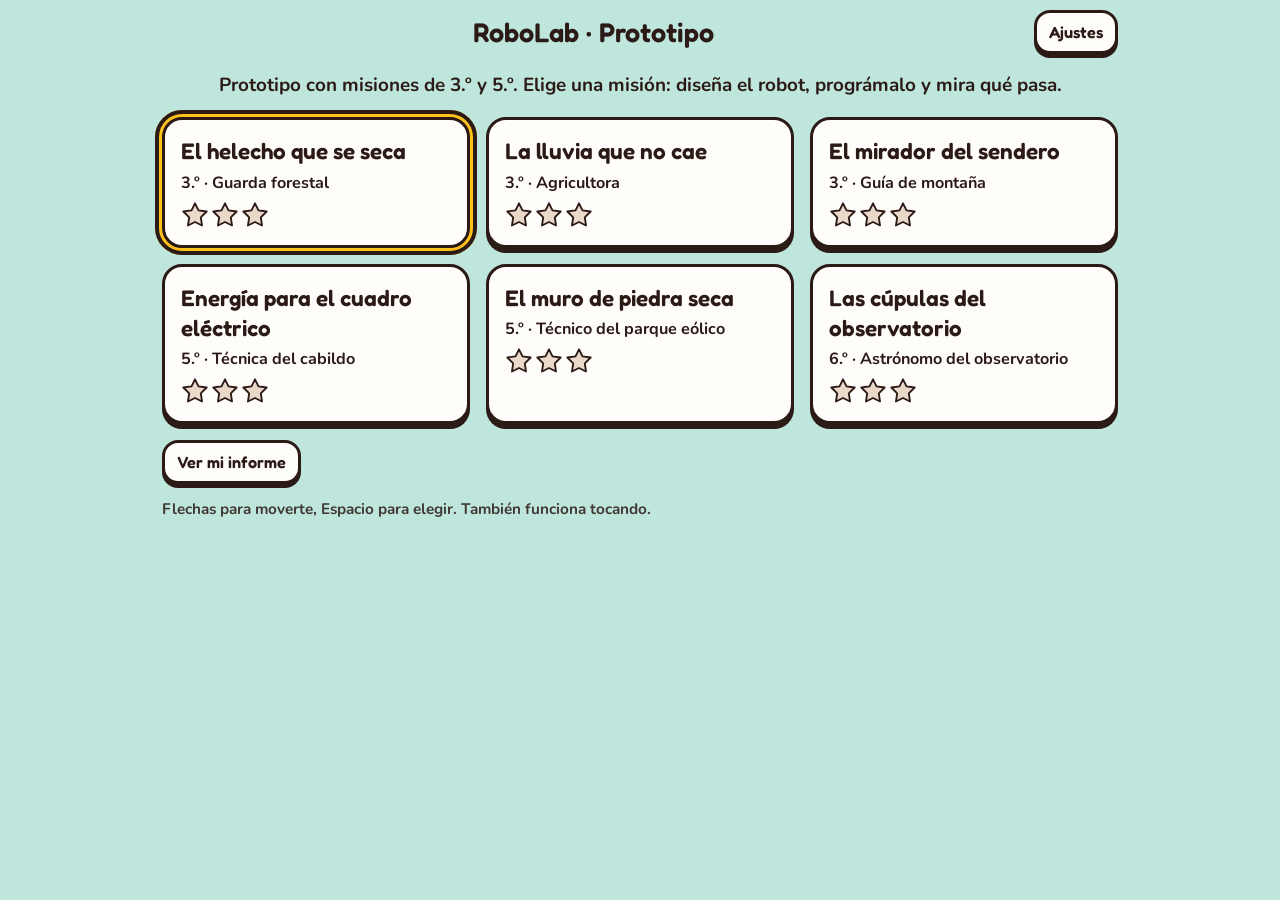
==== commit b796d8fc: "Funciones y contadores: «Mi rutina», contar y misión z6p1 Intérprete con rutina, llamada y contador;" ====
--- a/index.html
+++ b/index.html
@@ -50,7 +50,7 @@
 .ficha{margin:10px 0;padding:10px 14px;background:var(--paper);border:3px solid var(--ink);border-radius:16px;min-height:3.2em}
 .pred .fila,.fila{display:flex;gap:10px;flex-wrap:wrap}.fila .btn{width:auto;flex:1 1 170px}
 .prog{display:flex;gap:10px;align-items:stretch;margin:12px 0}
-.tira{flex:1;min-height:64px;display:flex;flex-wrap:wrap;gap:6px;align-items:center;padding:8px;background:var(--paper);border:3px solid var(--ink);border-radius:16px}
+.tira{flex:1;min-height:64px;display:flex;flex-direction:column;gap:6px;align-items:stretch;padding:8px;background:var(--paper);border:3px solid var(--ink);border-radius:16px}
 .cont{align-self:center;white-space:nowrap}
 .step{display:inline-flex;align-items:center;justify-content:center;min-width:44px;height:44px;border:3px solid var(--ink);border-radius:12px;background:#FFF4D6;font:600 1.4rem Fredoka,sans-serif;transition:transform .15s,background .15s}
 .step.on{background:var(--amarillo);transform:scale(1.2)}
@@ -134,6 +134,11 @@
 body.arrastrando .pal{outline:3px dashed var(--ink);outline-offset:4px}
 .nomotion .slot.cur .bar{animation:none}
 .tira .bucle{align-items:center}
+.linea{display:flex;flex-wrap:wrap;gap:6px;align-items:center}
+.linea.rutina{padding:6px 8px;border:3px dashed var(--mar);border-radius:14px;background:#F3FAFE}
+.linea .et{font:700 .9rem Nunito,sans-serif;margin-right:4px}
+.step.llama{background:#D7EEFB}
+.cuenta{margin:.3rem 0;font:700 1.05rem Nunito,sans-serif}
 
 </style>
 </head>
@@ -192,7 +197,8 @@
   {id:'solar',n:'Panel solar',f:'El panel solar transforma la luz del sol en electricidad. Con niebla casi no carga.'}]},
  sen:{nombre:'Sensor',op:[
   {id:'humedad',n:'Sensor de humedad',f:'Mide cuánta agua hay en el aire o en el suelo.'},
-  {id:'camara',n:'Cámara',f:'Hace fotos y reconoce lo que hay delante: roca, barro o camino libre. No mide la humedad.'}]},
+  {id:'camara',n:'Cámara',f:'Hace fotos y reconoce lo que hay delante: roca, barro o camino libre. No mide la humedad.'},
+  {id:'telescopio',n:'Telescopio',z:['cumbre'],f:'Los espejos y las lentes del telescopio recogen la poca luz de los astros y la hacen mayor. Sirve para observar el cielo de noche, no para ver el suelo.'}]},
  her:{nombre:'Herramienta',op:[
   {id:'regadera',n:'Regadera',f:'Echa agua a las plantas.'},
   {id:'pinza',n:'Pinza',f:'Agarra y coloca objetos pequeños, como un poste.'}]}};
@@ -259,7 +265,19 @@
  errores:{humedad:{cambio:{sen:'humedad'},fallo:'sinSensor'},regadera:{cambio:{her:'regadera'},fallo:'herramienta'}},
  porque:{sinSensor:'Para saber si hay muro delante, el robot necesita la cámara.',herramienta:'El interruptor se aprieta con la pinza; la regadera no sirve.',roca:'El robot ha chocado: antes de avanzar hay que mirar si hay muro.',noLlega:'Repite «si hay roca, gira a la derecha; si no, avanza» hasta tener la meta delante. Luego da un último paso.',borde:'Fíjate en hacia dónde mira el robot al girar.',demasiados:'El programa no termina: ¿hasta cuándo se repite?'},
  bitacora:[{t:'Repetí «si hay roca giro; si no, avanzo» porque el muro se repite en cada esquina.',ok:true},{t:'Escribí los pasos uno a uno porque no me fiaba.',ok:false},{t:'Elegí la batería porque es más fácil de montar.',ok:false}],
- saberes:['I.3.2','II.2.3'],criterios:['3.2','6.1']}
+ saberes:['I.3.2','II.2.3'],criterios:['3.2','6.1']},
+{id:'z6p1',zona:'cumbre',curso:6,ciclo:3,titulo:'Las cúpulas del observatorio',
+ aviso:{quien:'Astrónomo del observatorio',texto:'Esta noche hay que revisar las cuatro cúpulas del observatorio y contarlas en el registro. El camino tiene tramos distintos, pero en cada cúpula se hace lo mismo: avanzar dos pasos y contar. ¿Programas el robot?',
+  datos:[{id:'noche',x:78,y:14,t:'Es de noche: el panel solar no carga. La batería sí funciona.'},{id:'cupulas',x:50,y:52,t:'Hay cuatro cúpulas. En cada una el robot repite lo mismo: avanzar dos pasos y contar.'},{id:'luz',x:16,y:70,t:'Se han apagado las farolas para ver mejor las estrellas: la contaminación lumínica las taparía.'}]},
+ clima:'noche',bateria:18,rumbo:'N',tablero:['........','........','....C..C','........','.C..C...','........','.R....#.','......#.'],lecturas:{},
+ meta:{tipo:'contar'},ordenes:['A','GI','GD','contar','llamar','repetir'],limite:14,optimo:13,
+ diseno:{mov:'ruedas',ene:'bateria',sen:'telescopio',her:'pinza'},energiaOK:'bateria',
+ rutina:[{o:'A'},{o:'A'},{o:'contar'}],
+ solucion:[{llama:1},{o:'GD'},{o:'A'},{llama:1},{o:'GI'},{llama:1},{o:'GD'},{o:'A'},{llama:1}],
+ errores:{solar:{cambio:{ene:'solar'},fallo:'sinEnergia'},camara:{cambio:{sen:'camara'},fallo:'sinSensor'}},
+ porque:{sinEnergia:'De noche el panel solar no carga. La batería sí funciona.',sinSensor:'La cámara no distingue las cúpulas en la oscuridad. El telescopio recoge la poca luz de los astros.',contarFuera:'Solo se cuenta encima de una cúpula.',faltanCupulas:'Hay cuatro cúpulas y hay que contar en todas.',borde:'Fíjate en hacia dónde mira el robot al girar.',sinRutina:'Escribe algo dentro de «Mi rutina» antes de llamarla.',rutinaEnRutina:'Una rutina no puede llamar a otra rutina.',noLlega:'Fíjate en lo que se repite en cada cúpula y escríbelo una sola vez en «Mi rutina».'},
+ bitacora:[{t:'Escribí «avanzar, avanzar, contar» una sola vez en una rutina y la llamé en cada cúpula.',ok:true},{t:'Copié los mismos pasos cuatro veces porque no sabía otra forma.',ok:false},{t:'Elegí el panel solar porque es más ecológico, aunque sea de noche.',ok:false}],
+ saberes:['III.1.1','II.2.3'],criterios:['3.2']}
 ];
 RL.misiones.forEach(function(m){if(m.bancoLecturas){var v=m.bancoLecturas[0];m.ordenLecturas.forEach(function(k,i){m.lecturas[k]=v[i]})}});
 })(globalThis.RL=globalThis.RL||{});
@@ -269,20 +287,29 @@
 var DIR={N:[0,-1],S:[0,1],E:[1,0],O:[-1,0]},GIRO={GD:{N:'E',E:'S',S:'O',O:'N'},GI:{N:'O',O:'S',S:'E',E:'N'}};
 /* Un elemento del programa: {o}, {rep,body}, {si,alto,sino} o {hasta,body}. En un cuerpo se admite además la orden como texto. */
 function norm(x){return typeof x==='string'?{o:x}:x}
-function coste(prog){return prog.reduce(function(a,it){it=norm(it);
+/* Coste del programa; si hay «Mi rutina» (fn) con contenido, su definición cuenta 1 más sus órdenes y cada llamada cuenta 1. */
+function coste(prog,fn){return prog.reduce(function(a,it){it=norm(it);
  if(it.rep||it.hasta)return a+1+coste(it.body);
- if(it.si)return a+1+coste(it.alto||[])+coste(it.sino||[]);return a+1},0)}
+ if(it.si)return a+1+coste(it.alto||[])+coste(it.sino||[]);return a+1},0)+(fn&&fn.length?1+coste(fn):0)}
+/* Programa equivalente con cada llamada sustituida por el contenido de la rutina (para comparar con y sin función). */
+function expandir(prog,fn){function ex(L){var o=[];L.forEach(function(x){var it=norm(x);
+  if(it.llama)(fn||[]).forEach(function(y){o.push(y)});
+  else if(it.rep||it.hasta){var c=Object.assign({},it);c.body=ex(it.body);o.push(c)}
+  else if(it.si){var c2=Object.assign({},it);c2.alto=ex(it.alto||[]);c2.sino=ex(it.sino||[]);o.push(c2)}
+  else o.push(x)});return o}return ex(prog)}
 function celda(m,x,y){var f=m.tablero[y];if(!f||x<0||y<0||x>=f.length)return null;return f.charAt(x)}
 function inicio(m){for(var y=0;y<m.tablero.length;y++){var x=m.tablero[y].indexOf('R');if(x>=0)return{x:x,y:y}}}
 function postes(m){var p=[];m.tablero.forEach(function(f,y){for(var x=0;x<f.length;x++)if('HM'.indexOf(f[x])>=0)p.push({x:x,y:y})});return p}
-function capacidad(m,d){return d.ene==='bateria'?14:(m.clima==='niebla'?3:30)}
+function cupulas(m){var p=[];m.tablero.forEach(function(f,y){for(var x=0;x<f.length;x++)if(f[x]==='C')p.push({x:x,y:y})});return p}
+function capacidad(m,d){return d.ene==='bateria'?(m.bateria||14):((m.clima==='niebla'||m.clima==='noche')?3:30)}
 /* Ejecuta el programa con el diseño dado. Devuelve la traza y, si falla, dónde y por qué.
    Las condiciones (si / hasta) se evalúan con el sensor: «roca», «barro», «libre» y «meta» miran la casilla de enfrente y necesitan la cámara. */
-function ejecutar(m,d,prog){
- var p=inicio(m),dir=m.rumbo||'N',cap=capacidad(m,d),tr=[],pasos=[],med=[],fallo=null,i=0,LIM=200,exceso=false;
+function ejecutar(m,d,prog,fn){
+ var p=inicio(m),dir=m.rumbo||'N',cap=capacidad(m,d),tr=[],pasos=[],med=[],fallo=null,i=0,LIM=200,exceso=false,cnt=0,cup=[],enFn=false;
  function fail(t,ref,ev){fallo={tipo:t,paso:i,ref:ref};if(ev)ev.fallo=t}
  function delante(){var v=DIR[dir];return{x:p.x+v[0],y:p.y+v[1]}}
  function cond(c,ref){
+  var mc=/^cont=(\d+)$/.exec(c);if(mc)return cnt>=+mc[1];
   if(d.sen!=='camara'){fail('sinSensor',ref);return null}
   var q=delante(),k=celda(m,q.x,q.y);
   if(c==='roca')return k==='#';if(c==='barro')return k==='B'||k==='M';
@@ -291,6 +318,12 @@
   var ev={i:i,o:o,ref:ref,de:{x:p.x,y:p.y},dir:dir};pasos.push({o:o,ref:ref});
   if(i>=cap){fail('sinEnergia',ref,ev);ev.a={x:p.x,y:p.y};tr.push(ev);i++;return}
   if(o==='GD'||o==='GI'){dir=GIRO[o][dir];ev.a={x:p.x,y:p.y};ev.dir=dir;ev.giro=o;tr.push(ev);i++;return}
+  if(o==='contar'){
+   var cc=celda(m,p.x,p.y);
+   if(d.sen!=='telescopio')fail('sinSensor',ref,ev);
+   else if(cc!=='C')fail('contarFuera',ref,ev);
+   else{cnt++;if(!cup.some(function(q){return q.x===p.x&&q.y===p.y}))cup.push({x:p.x,y:p.y});ev.cuenta=cnt}
+   ev.a={x:p.x,y:p.y};tr.push(ev);i++;return}
   if(o==='medir'){
    var c=celda(m,p.x,p.y);
    if(d.sen!=='humedad')fail('sinSensor',ref,ev);
@@ -309,6 +342,7 @@
    if(i>LIM){exceso=true;return}
    if(it.rep){for(var r=0;r<it.rep&&!fallo&&!exceso;r++)correr(it.body,ref)}
    else if(it.hasta){var g=0;while(!fallo&&!exceso){var c=cond(it.hasta,ref);if(fallo||c)break;if(++g>60||i>LIM){exceso=true;break}correr(it.body,ref)}}
+   else if(it.llama){if(!fn||!fn.length)fail('sinRutina',ref);else if(enFn)fail('rutinaEnRutina',ref);else{enFn=true;correr(fn,['f']);enFn=false}}
    else if(it.si){var c2=cond(it.si,ref);if(!fallo){var br=c2?0:1;correr((c2?it.alto:it.sino)||[],ref.concat(br))}}
    else orden(it.o,ref)}}
  correr(prog,[]);
@@ -320,12 +354,15 @@
    else fallo={tipo:'noLlega',paso:pasos.length-1,ref:ult}}
   else if(g.tipo==='medir'){
    var ok=postes(m).every(function(q){return med.some(function(z){return z.x===q.x&&z.y===q.y})});
-   if(ok)meta=true;else fallo={tipo:'faltanMedidas',paso:pasos.length-1,ref:ult}}}
- return{pasos:pasos,traza:tr,fallo:fallo,medidas:med,meta:meta,coste:coste(prog),fin:p,dir:dir}}
+   if(ok)meta=true;else fallo={tipo:'faltanMedidas',paso:pasos.length-1,ref:ult}}
+  else if(g.tipo==='contar'){
+   var okc=cupulas(m).every(function(q){return cup.some(function(z){return z.x===q.x&&z.y===q.y})});
+   if(okc)meta=true;else fallo={tipo:'faltanCupulas',paso:pasos.length-1,ref:ult}}}
+ return{pasos:pasos,traza:tr,fallo:fallo,medidas:med,meta:meta,coste:coste(prog,fn),fin:p,dir:dir,cuenta:cnt,cupulas:cup}}
 function flatten(prog){return ejecutarSolo(prog)}
 function ejecutarSolo(prog){var o=[];(function f(items,path){items.forEach(function(x,k){var it=norm(x),ref=path.concat(k);if(it.rep){for(var r=0;r<it.rep;r++)f(it.body,ref)}else if(it.o)o.push({o:it.o,ref:ref})})})(prog,[]);return o}
 function primerDesvio(m,d,prog,res){
- var ref=ejecutar(m,m.diseno,m.solucion).traza,k;
+ var ref=ejecutar(m,m.diseno,m.solucion,m.rutina).traza,k;
  for(k=0;k<res.traza.length;k++){var a=res.traza[k].a,b=ref[k]&&ref[k].a;if(!b||!a||a.x!==b.x||a.y!==b.y)return k}
  return res.traza.length?res.traza.length-1:0}
 var TXT={
@@ -333,16 +370,22 @@
  roca:'El robot ha chocado con una roca.',borde:'El robot se ha salido del tablero.',
  sinSensor:'El sensor no sirve para medir aquí.',medirFuera:'El robot ha medido donde no hay poste.',
  herramienta:'El robot ha llegado, pero su herramienta no sirve para esto.',
- noLlega:'El programa ha terminado y el robot no ha llegado a la meta.',faltanMedidas:'Faltan puntos por medir.',demasiados:'El programa tiene demasiados pasos o no termina.'};
+ noLlega:'El programa ha terminado y el robot no ha llegado a la meta.',faltanMedidas:'Faltan puntos por medir.',contarFuera:'El robot ha contado donde no hay cúpula.',faltanCupulas:'Faltan cúpulas por contar.',sinRutina:'Has llamado a «Mi rutina», pero está vacía.',rutinaEnRutina:'Una rutina no puede llamar a otra rutina.',demasiados:'El programa tiene demasiados pasos o no termina.'};
+/* Si el programa usa condiciones, el segundo escalón dice qué tenía delante el robot en ese paso. */
+function delante(m,ev,prog){
+ if(!ev||!ev.de||!ev.dir||!/"(si|hasta)":/.test(JSON.stringify(prog)))return'';
+ var v=DIR[ev.dir],k=celda(m,ev.de.x+v[0],ev.de.y+v[1]);
+ var t=k===null?'el borde del tablero':(k==='#'?'una roca':(k==='G'?'la meta':(k==='B'||k==='M'?'barro':'camino libre')));
+ return' En ese momento tenía delante '+t+'.'}
 /* Tres escalones: qué ha pasado, en qué paso se desvía, primera parte de la solución. */
 function pistas(m,d,prog,res){
  var f=res.fallo;if(!f)return null;
- var desv=primerDesvio(m,d,prog,res),n1=(f.tipo==='noLlega'||f.tipo==='faltanMedidas')?desv:f.paso;
- var sol=ejecutar(m,m.diseno,m.solucion).pasos.slice(0,2).map(function(s){return s.o}).join(' ');
+ var desv=primerDesvio(m,d,prog,res),n1=(f.tipo==='noLlega'||f.tipo==='faltanMedidas'||f.tipo==='faltanCupulas')?desv:f.paso;
+ var sol=ejecutar(m,m.diseno,m.solucion,m.rutina).pasos.slice(0,2).map(function(s){return s.o}).join(' ');
  return[{nivel:1,texto:TXT[f.tipo]||'Algo ha salido mal.'},
-  {nivel:2,texto:'El robot se desvía en el paso '+(n1+1)+'.',paso:n1,ref:(res.pasos[n1]||{}).ref},
+  {nivel:2,texto:'El robot se desvía en el paso '+(n1+1)+'.'+delante(m,res.traza[n1],prog),paso:n1,ref:(res.pasos[n1]||{}).ref},
   {nivel:3,texto:(m.porque[f.tipo]||'')+' El programa empieza así: '+sol+'.',porque:m.porque[f.tipo]||''}]}
-RL.Interprete={flatten:flatten,coste:coste,ejecutar:ejecutar,primerDesvio:primerDesvio,pistas:pistas,inicio:inicio,postes:postes,celda:celda,capacidad:capacidad};
+RL.Interprete={flatten:flatten,coste:coste,expandir:expandir,cupulas:cupulas,ejecutar:ejecutar,primerDesvio:primerDesvio,pistas:pistas,inicio:inicio,postes:postes,celda:celda,capacidad:capacidad};
 if(typeof module!=='undefined')module.exports=RL.Interprete;
 })(globalThis.RL=globalThis.RL||{});
 
@@ -381,15 +424,25 @@
   m.criterios.forEach(function(c){if(!C.criterios[c])e.push(m.id+': criterio '+c+' no existe en el ciclo '+m.ciclo)})}
  m.criterios.forEach(function(c){if(c==='3.1'||c==='3.3')e.push(m.id+': el criterio cooperativo '+c+' solo se cita en modo pareja')});
  if(m.ciclo===2&&JSON.stringify(m.solucion).indexOf('"rep":')>=0&&m.solucion.some(function(it){return it.rep&&it.body.some(function(b){return typeof b!=='string'})}))e.push(m.id+': bucles anidados no permitidos en 3.º y 4.º');
- var r=I.ejecutar(m,m.diseno,m.solucion);
+ var r=I.ejecutar(m,m.diseno,m.solucion,m.rutina);
  if(r.fallo||!r.meta)e.push(m.id+': la solución de referencia no cumple la misión ('+(r.fallo&&r.fallo.tipo)+')');
- if(I.coste(m.solucion)>m.limite)e.push(m.id+': la solución de referencia ('+I.coste(m.solucion)+') supera el límite '+m.limite);
- var b=buscar(m,m.diseno,m.limite);
- if(!b)e.push(m.id+': no hay solución dentro del límite '+m.limite);
+ var cs=I.coste(m.solucion,m.rutina);
+ if(cs>m.limite)e.push(m.id+': la solución de referencia ('+cs+') supera el límite '+m.limite);
+ var b;
+ if(m.rutina){
+  /* Con «Mi rutina» no se busca exhaustivamente (el espacio es enorme): se comprueba la solución de referencia y que, sin la función, el mismo programa no cabe en el límite. */
+  b={coste:cs,programa:m.solucion};
+  var sin=I.coste(I.expandir(m.solucion,m.rutina));
+  if(sin<=m.limite)e.push(m.id+': la función no hace falta: el programa sin ella cuesta '+sin+' y el límite es '+m.limite);
+  if(m.ordenes.indexOf('llamar')<0)e.push(m.id+': tiene rutina pero no ofrece «llamar»');
+  if(cs!==m.optimo)e.push(m.id+': óptimo declarado '+m.optimo+' pero la referencia cuesta '+cs)}
+ else b=buscar(m,m.diseno,m.limite);
+ if(m.rutina){}
+ else if(!b)e.push(m.id+': no hay solución dentro del límite '+m.limite);
  else if(b.coste!==m.optimo)e.push(m.id+': óptimo declarado '+m.optimo+' pero el buscador halla '+b.coste);
  /* cada «porque» debe ocurrir de verdad con la pieza equivocada */
  Object.keys(m.errores||{}).forEach(function(k){
-  var x=m.errores[k],d=Object.assign({},m.diseno,x.cambio),rr=I.ejecutar(m,d,m.solucion);
+  var x=m.errores[k],d=Object.assign({},m.diseno,x.cambio),rr=I.ejecutar(m,d,m.solucion,m.rutina);
   if(!rr.fallo||rr.fallo.tipo!==x.fallo)e.push(m.id+': con '+JSON.stringify(x.cambio)+' se esperaba el fallo '+x.fallo+' y ocurre '+(rr.fallo&&rr.fallo.tipo))});
  /* la solución debe pedir bucle si el límite no deja otra cosa */
  if(m.ordenes.indexOf('repetir')<0&&m.exigeBucle)e.push(m.id+': exige bucle pero no ofrece «repetir»');
@@ -423,6 +476,7 @@
  else{s+=rr(22,92,30,44,8,P.monte)+rr(31,86,12,8,3,shade(met,.1))+'<path d="M38 104l-8 14h7l-3 12 11-17h-7l3-9z" fill="#FFF" opacity=".95"/>'}
  s+=rr(52,62,96,92,24,P.body)+rr(62,74,76,52,14,P.screen)+ojos(ojosT||'reposo')+'<rect x="76" y="136" width="48" height="8" rx="4" fill="'+shade(P.body,-.3)+'" opacity=".7"/>';
  if(d.sen==='humedad'){s+='<rect x="97" y="38" width="6" height="26" fill="'+shade(met,-.3)+'"/><path d="M100 4q-13 17-13 25a13 13 0 0 0 26 0q0-8-13-25z" fill="'+P.mar+'" '+SW+'/><path d="M94 28a6 6 0 0 0 5 6" stroke="#FFF" stroke-width="3" fill="none" stroke-linecap="round"/>'}
+ else if(d.sen==='telescopio'){s+='<rect x="96" y="50" width="8" height="14" fill="'+shade(met,-.3)+'"/><g transform="rotate(-28 100 52)"><rect x="88" y="6" width="24" height="48" rx="7" fill="'+P.mar+'" '+SW+'/><rect x="84" y="4" width="32" height="10" rx="4" fill="'+shade(P.mar,-.25)+'" '+SW+'/><circle cx="100" cy="9" r="5" fill="'+P.screen+'"/></g>'}
  else{s+='<rect x="96" y="44" width="8" height="20" fill="'+shade(met,-.3)+'"/>'+circ(100,38,15,met,'')+circ(100,38,7,P.screen,'')+'<circle cx="97" cy="35" r="2.4" fill="#fff"/>'}
  s+=rr(146,100,22,12,6,shade(met,-.1));
  if(d.her==='regadera'){s+=rr(166,92,28,26,7,P.mar)+'<path d="M194 102l14-9" '+SW+' fill="none"/><rect x="206" y="86" width="8" height="10" rx="2" fill="'+P.amarillo+'" '+SW+'/><path d="M170 92q8-14 16 0" fill="none" '+SW+'/>'}
@@ -434,7 +488,7 @@
 /* Casillas en vista de tres cuartos y objetos de pie. */
 (function(RL){var A=RL.Arte,P=A.P,shade=A.shade,SW=A.SW,uid=0;
 function tile(kind,x,y,s,dep){
- var top={hierba:P.grass,barro:P.mud,roca:P.rock}[kind]||P.grass,o='',id='t'+(++uid),k=s/56;
+ var top={hierba:P.grass,barro:P.mud,roca:P.rock,cumbre:'#7A6BB5'}[kind]||P.grass,o='',id='t'+(++uid),k=s/56;
  o+='<rect x="'+x+'" y="'+(y+dep)+'" width="'+s+'" height="'+s+'" rx="9" fill="'+shade(top,-.35)+'"/><rect x="'+x+'" y="'+y+'" width="'+s+'" height="'+s+'" rx="9" fill="'+top+'"/>';
  o+='<clipPath id="'+id+'"><rect x="'+x+'" y="'+y+'" width="'+s+'" height="'+s+'" rx="9"/></clipPath><g clip-path="url(#'+id+')">';
  if(kind==='hierba')o+='<path d="M'+(x+10*k)+' '+(y+36*k)+'l3-9 3 9M'+(x+34*k)+' '+(y+20*k)+'l3-9 3 9M'+(x+42*k)+' '+(y+44*k)+'l3-9 3 9" stroke="'+shade(top,-.3)+'" stroke-width="3" fill="none" stroke-linecap="round"/>';
@@ -442,6 +496,7 @@
  if(kind==='roca')o+='<circle cx="'+(x+18*k)+'" cy="'+(y+20*k)+'" r="'+4*k+'" fill="'+shade(top,-.25)+'"/><circle cx="'+(x+40*k)+'" cy="'+(y+36*k)+'" r="'+5*k+'" fill="'+shade(top,.25)+'"/><circle cx="'+(x+24*k)+'" cy="'+(y+44*k)+'" r="'+3*k+'" fill="'+shade(top,-.25)+'"/>';
  o+='</g><rect x="'+x+'" y="'+y+'" width="'+s+'" height="'+s+'" rx="9" fill="none" '+SW+'/><path d="M'+x+' '+(y+s)+'v'+dep+'a9 9 0 0 0 9 9h'+(s-18)+'a9 9 0 0 0 9-9v-'+dep+'" fill="none" '+SW+'/>';return o}
 function obj(kind,cx,by,k){var o='<g transform="translate('+cx+' '+by+') scale('+k+')">';
+ if(kind==='cupula')o+=A.rr(-18,-14,36,14,3,P.metal)+'<path d="M-17-14a17 17 0 0 1 34 0z" fill="#F4F1EA" '+SW+'/><g class="sway"><path d="M-3-30l6 0 0 16-6 0z" fill="#3B2F6B" '+SW+'/></g><circle cx="0" cy="-8" r="2.5" fill="#FFE27A"/>';
  if(kind==='helecho')o+=A.rr(-5,-26,10,26,3,P.mud)+'<g class="sway"><path d="M0-24q-30-4-32 22q12-14 32-14zM0-24q30-4 32 22q-12-14-32-14zM0-26q-6-22 6-28q8 14-6 28z" fill="'+P.tree+'" '+SW+'/></g>';
  if(kind==='seco')o+=A.rr(-5,-26,10,26,3,P.mud)+'<g class="sway"><path d="M0-24q-30 2-30 24q10-16 30-12zM0-24q30 2 30 24q-10-16-30-12zM0-26q-4-20 6-26q6 12-6 26z" fill="#B7A25A" '+SW+'/></g>';
  if(kind==='poste')o+='<rect x="-3" y="-38" width="6" height="38" fill="'+shade(P.metal,-.2)+'" '+SW+'/>'+A.rr(-10,-52,20,16,5,P.post)+'<circle cx="0" cy="-44" r="3" fill="#fff"/>';
@@ -473,13 +528,22 @@
  s+='<rect x="0" y="360" width="'+w+'" height="'+(h-360)+'" fill="'+shade(P.grass,-.25)+'"/>';
  return s}
 function lluvia(){var s='<g opacity=".8">';for(var i=0;i<22;i++)s+='<line class="drop" style="animation-delay:'+(-i*.14)+'s" x1="'+(i*42+10)+'" y1="40" x2="'+(i*42+4)+'" y2="58" stroke="#fff" stroke-width="2.5" stroke-linecap="round" opacity=".7"/>';return s+'</g>'}
-RL.Fondos={isla:isla,monteverde:monteverde,lluvia:lluvia};
+function cumbre(w,h){
+ var s='<defs><linearGradient id="skyC" x1="0" y1="0" x2="0" y2="1"><stop offset="0" stop-color="#1B1445"/><stop offset=".6" stop-color="#4B3A8C"/><stop offset="1" stop-color="#8A6FC0"/></linearGradient></defs>';
+ s+='<rect width="'+w+'" height="'+h+'" fill="url(#skyC)"/>';
+ for(var i=0;i<46;i++){var x=(i*97)%w,y=(i*53)%260;s+='<circle cx="'+x+'" cy="'+y+'" r="'+(1+(i%3)*.7)+'" fill="#FFF8D6" opacity="'+(.5+(i%4)*.12)+'"/>'}
+ s+='<path d="M-20 90Q300 40 900 120" stroke="#E9DFFF" stroke-width="26" fill="none" opacity=".12" stroke-linecap="round"/>';
+ s+='<g class="par" data-p="8"><path d="M-40 300q150-60 300-10t280-30q160-40 320 20v120H-40z" fill="#EDE8F7" opacity=".85"/><path d="M-40 330q160-40 320 0t300-20q140-20 320 20v100H-40z" fill="#D5CDEB"/></g>';
+ s+='<g class="par" data-p="16"><path d="M-40 360q140-60 300-20t300-30q160-30 320 30v120H-40z" fill="#3A2F63"/></g>';
+ s+='<rect x="0" y="400" width="'+w+'" height="'+(h-400)+'" fill="#2A2252"/>';
+ return s}
+RL.Fondos={isla:isla,monteverde:monteverde,lluvia:lluvia,cumbre:cumbre};
 })(globalThis.RL=globalThis.RL||{});
 
 /* Escenas del prototipo: inicio, aviso, diseña, programa y prueba, lectura de datos y bitácora. */
 (function(RL){
 var E=RL.E,A=RL.Arte,I=RL.Interprete,G=RL.Guardado,$=function(s){return document.querySelector(s)},app,timers=[];
-var GL={N:'↑',S:'↓',E:'→',O:'←',medir:'⌖',A:'▲',GI:'↶',GD:'↷'},NOM={N:'norte',S:'sur',E:'este',O:'oeste',medir:'medir',A:'avanzar',GI:'girar izq.',GD:'girar der.'},DV={N:[0,-1],E:[1,0],S:[0,1],O:[-1,0]},ANG={N:0,E:90,S:180,O:270};
+var GL={N:'↑',S:'↓',E:'→',O:'←',medir:'⌖',contar:'+1',llamar:'↪',A:'▲',GI:'↶',GD:'↷'},NOM={N:'norte',S:'sur',E:'este',O:'oeste',medir:'medir',contar:'contar',llamar:'Mi rutina',A:'avanzar',GI:'girar izq.',GD:'girar der.'},DV={N:[0,-1],E:[1,0],S:[0,1],O:[-1,0]},ANG={N:0,E:90,S:180,O:270};
 function esc(t){return String(t).replace(/[&<>"]/g,function(c){return{'&':'&amp;','<':'&lt;','>':'&gt;','"':'&quot;'}[c]})}
 function decir(t){var e=$('#estado');if(e)e.textContent=t}
 function limpiar(){timers.forEach(clearTimeout);timers=[]}
@@ -492,15 +556,16 @@
 function setHead(d){var h=$('#hd');if(h)h.setAttribute('transform',hdT(d))}
 function estrecha(){return window.innerWidth<640}
 function board(m,o){o=o||{};var g=geo(m),s='';var vb=estrecha()?[g.X0-24,0,g.w*g.S+48,540]:[0,0,900,540];
- s+=(m.zona==='isla'?RL.Fondos.isla(900,540):RL.Fondos.monteverde(900,540,m.clima==='niebla'));
- for(var y=0;y<g.n;y++)for(var x=0;x<g.w;x++){var c=m.tablero[y][x],k=c==='#'?'roca':(c==='B'||c==='M')?'barro':'hierba';s+=RL.Casillas.tile(k,g.X0+x*g.S,g.Y0+y*g.S,g.S-4,12)}
+ s+=(m.zona==='isla'?RL.Fondos.isla(900,540):(m.zona==='cumbre'?RL.Fondos.cumbre(900,540):RL.Fondos.monteverde(900,540,m.clima==='niebla')));
+ for(var y=0;y<g.n;y++)for(var x=0;x<g.w;x++){var c=m.tablero[y][x],k=c==='#'?'roca':(c==='B'||c==='M')?'barro':(m.zona==='cumbre'?'cumbre':'hierba');s+=RL.Casillas.tile(k,g.X0+x*g.S,g.Y0+y*g.S,g.S-4,12)}
  for(y=0;y<g.n;y++)for(x=0;x<g.w;x++){c=m.tablero[y][x];var cx=g.X0+x*g.S+g.S/2-2,by=g.Y0+y*g.S+g.S-10;
   if(c==='H'||c==='M')s+=RL.Casillas.obj('poste',cx,by,.9);
+  if(c==='C')s+=RL.Casillas.obj('cupula',cx,by,.95);
   if(c==='G')s+=RL.Casillas.obj(m.meta.herramienta==='regadera'?(o.hecho?'helecho':'seco'):'meta',cx,by,.95)}
  s+=rosa(vb[0]);
  if(m.clima==='niebla')s+=RL.Fondos.lluvia();
  s+='<g id="fxs"></g><g id="bot" style="transition:transform '+(.5/E.ajustes.vel)+'s cubic-bezier(.3,1.3,.5,1);transform:'+botT(g,o.pos||I.inicio(m))+'"><g id="botInner">'+A.robot(o.diseno||E.diseno,o.ojos||'reposo',false)+'</g>'+(m.rumbo?'<g id="hd" style="transition:transform .25s" transform="'+hdT(m.rumbo)+'"><path d="M0-18L13 8H-13z" fill="#FF6A4D" stroke="#2B1A16" stroke-width="5" stroke-linejoin="round"/></g>':'')+'</g>';
- return'<svg id="tab" viewBox="'+vb.join(' ')+'" role="img" aria-label="Tablero de '+g.w+' por '+g.n+' casillas en el monteverde">'+s+'</svg>'}
+ return'<svg id="tab" viewBox="'+vb.join(' ')+'" role="img" aria-label="Tablero de '+g.w+' por '+g.n+' casillas en '+({isla:'la isla',cumbre:'la cumbre'}[m.zona]||'el monteverde')+'">'+s+'</svg>'}
 function setBot(ojos,mover){var b=$('#botInner');if(b)b.innerHTML=A.robot(E.diseno,ojos,mover)}
 function par(){var sv=$('#tab');if(!sv)return}
 /* ---------- pantallas ---------- */
@@ -522,18 +587,23 @@
 function disena(){var m=E.m,d=E.diseno,h=barra('Diseña el robot','aviso'),listo=d.mov&&d.ene&&d.sen&&d.her&&E.pred;
  h+='<div class="dis"><div class="stage"><svg viewBox="0 0 220 200" role="img" aria-label="Robot con las piezas elegidas">'+'<g transform="translate(10 0)">'+A.robot({mov:d.mov||'ruedas',ene:d.ene||'bateria',sen:d.sen||'camara',her:d.her||'pinza'},E.pred?'reposo':'duda',false)+'</g></svg></div><div class="slots">';
  ['mov','ene','sen','her'].forEach(function(k){var S=RL.piezas[k];h+='<div class="col"><h2>'+S.nombre+'</h2>';
-  S.op.forEach(function(o){h+='<button class="btn pz" data-nav data-act="pieza" data-k="'+k+'" data-id="'+o.id+'" aria-pressed="'+(d[k]===o.id)+'">'+o.n+'</button>'});h+='</div>'});
+  S.op.filter(function(o){return!o.z||o.z.indexOf(E.m.zona)>=0}).forEach(function(o){h+='<button class="btn pz" data-nav data-act="pieza" data-k="'+k+'" data-id="'+o.id+'" aria-pressed="'+(d[k]===o.id)+'">'+o.n+'</button>'});h+='</div>'});
  h+='</div></div><div class="ficha" id="ficha" aria-live="polite">'+(E.ficha?'<b>'+esc(E.ficha.n)+'.</b> '+esc(E.ficha.f):'Elige una pieza en cada columna para ver su ficha.')+'</div>';
  h+='<div class="pred"><h2>¿Qué crees que pasará?</h2><div class="fila">';
  [['ok','Lo conseguirá'],['atasca','Se atascará o chocará'],['energia','Se quedará sin energía']].forEach(function(p){h+='<button class="btn pz" data-nav data-act="pred" data-id="'+p[0]+'" aria-pressed="'+(E.pred===p[0])+'">'+p[1]+'</button>'});
  return h+'</div></div><div class="acc"><button class="btn gr" data-nav data-act="ir" data-p="programa"'+(listo?'':' disabled')+'>Programar</button>'+(listo?'':'<span class="nota">Elige cuatro piezas y una predicción.</span>')+'</div>'}
-function K(c){return c===''?[]:c.split('.').map(function(x,k){return k%2?x:+x})}
-function cont(c){var a=E.prog,k=K(c),j;for(j=0;j<k.length;j+=2){var it=a[k[j]];if(!it||!it[k[j+1]])return null;a=it[k[j+1]]}return a}
-function prof(c){return c===''?0:c.split('.').length/2}
+function raiz(c){return c==='F'||c.indexOf('F.')===0}
+function rel(c){return c==='F'?'':(c.indexOf('F.')===0?c.slice(2):c)}
+function K(c){c=rel(c);return c===''?[]:c.split('.').map(function(x,k){return k%2?x:+x})}
+function cont(c){var a=raiz(c)?E.fn:E.prog,k=K(c),j;for(j=0;j<k.length;j+=2){var it=a[k[j]];if(!it||!it[k[j+1]])return null;a=it[k[j+1]]}return a}
+function prof(c){var r=rel(c);return r===''?0:r.split('.').length/2}
 function alt(it){if(!(it.rep||it.hasta||it.si))return 0;var m=0;['body','alto','sino'].forEach(function(k){(it[k]||[]).forEach(function(x){m=Math.max(m,alt(typeof x==='string'?{o:x}:x))})});return 1+m}
 function hallar(it,L,c){for(var j=0;j<L.length;j++){if(L[j]===it)return{c:c,i:j};var x=L[j],ks=(x.rep||x.hasta)?['body']:(x.si?['alto','sino']:[]);for(var k=0;k<ks.length;k++){var r=hallar(it,x[ks[k]],(c?c+'.':'')+j+'.'+ks[k]);if(r)return r}}return null}
-function setCur(c,i){E.cur={c:c,i:i};E.enBucle=c===''?null:c}
-function ajustarCur(){var c=E.cur.c,L=cont(c);if(!L){c='';L=E.prog;E.cur={c:'',i:E.prog.length}}E.cur={c:c,i:Math.max(0,Math.min(E.cur.i,L.length))};E.enBucle=c===''?null:c}
+function raizDe(c){return raiz(c)?'F':''}
+function setCur(c,i){E.cur={c:c,i:i};E.enBucle=(c===''||c==='F')?null:c}
+function ajustarCur(){var c=E.cur.c,L=cont(c);if(!L){c='';L=E.prog;E.cur={c:'',i:E.prog.length}}E.cur={c:c,i:Math.max(0,Math.min(E.cur.i,L.length))};E.enBucle=(c===''||c==='F')?null:c}
+function padre(c){var k=K(c),pr=raizDe(c),pa=k.slice(0,-2).join('.');return{c:pa===''?pr:(pr?pr+'.':'')+pa,i:k[k.length-2]}}
+function coste(){return I.coste(E.prog,E.fn)}
 function esSel(c,i){return!!E.sel&&E.sel.c===c&&E.sel.i===i}
 function slot(c,i){var on=E.cur.c===c&&E.cur.i===i;return'<button class="slot'+(on?' cur':'')+'" data-nav data-act="slot" data-c="'+c+'" data-i="'+i+'" aria-pressed="'+on+'" aria-label="'+(E.sel?'Mover aquí':'Poner aquí')+'"'+(E.ejecutando?' disabled':'')+'><span class="bar"></span></button>'}
 function blk(c,i,ref,txt,nom,cls){return'<button class="'+cls+' blk'+(esSel(c,i)?' sel':'')+'" data-nav data-act="sel" data-c="'+c+'" data-i="'+i+'" data-ref="'+ref+'" aria-pressed="'+esSel(c,i)+'" aria-label="'+nom+'"'+(E.ejecutando?' disabled':'')+'>'+txt+'</button>'}
@@ -541,21 +611,26 @@
  items.forEach(function(it,j){it=typeof it==='string'?{o:it}:it;var r=ref.concat(j),rs=r.join('-'),cj=(c?c+'.':'')+j;
   if(it.rep||it.hasta){var cb=cj+'.body';h+='<div class="bucle'+(E.cur.c===cb?' act':'')+'">'+blk(c,j,rs,it.rep?'Repetir ×'+it.rep:'Repetir hasta '+it.hasta,(it.rep?'Repetir '+it.rep+' veces':'Repetir hasta '+it.hasta)+', bucle','rep')+'<div class="dentro">'+lista(it.body,cb,r)+'</div></div>'}
   else if(it.si){h+='<div class="cond">'+blk(c,j,rs,'Si '+it.si,'Si hay '+it.si+', condición','rep')+'<div class="ramas"><div class="rama'+(E.cur.c===cj+'.alto'?' act':'')+'"><span class="et">entonces</span><div class="dentro">'+lista(it.alto||[],cj+'.alto',r.concat(0))+'</div></div><div class="rama'+(E.cur.c===cj+'.sino'?' act':'')+'"><span class="et">si no</span><div class="dentro">'+lista(it.sino||[],cj+'.sino',r.concat(1))+'</div></div></div></div>'}
+  else if(it.llama)h+=blk(c,j,rs,GL.llamar+' Mi rutina','Llamar a Mi rutina','step llama');
   else h+=blk(c,j,rs,GL[it.o],NOM[it.o],'step');
   h+=slot(c,j+1)});
  return h}
-function tira(m){ajustarCur();var h=lista(E.prog,'',[]);return h+(E.prog.length?'':'<span class="vacia">Pulsa una orden de abajo, o arrástrala hasta aquí.</span>')}
-function programa(){var m=E.m,c=I.coste(E.prog),lleno=c>=m.limite,h=barra(m.titulo,'disena');
+function tira(m){ajustarCur();var h='<div class="linea">'+lista(E.prog,'',[])+(E.prog.length?'':'<span class="vacia">Pulsa una orden de abajo, o arrástrala hasta aquí.</span>')+'</div>';
+ if(m.ordenes.indexOf('llamar')>=0)h+='<div class="linea rutina"><span class="et">Mi rutina</span>'+lista(E.fn,'F',['f'])+(E.fn.length?'':'<span class="vacia">Escribe aquí lo que se repite; luego usa «Mi rutina» en el programa.</span>')+'</div>';
+ return h}
+function programa(){var m=E.m,c=coste(),lleno=c>=m.limite,h=barra(m.titulo,'disena');
  h+='<div class="escena'+(E.ejecutando?'':' calm')+'" id="esc">'+board(m,{diseno:E.diseno,ojos:'reposo'})+'</div>';
+ if(m.meta.tipo==='contar')h+='<p class="cuenta" aria-live="polite">Cúpulas contadas: <b id="cnt">'+(E.res&&!E.ejecutando?E.res.cuenta:0)+'</b> de '+I.cupulas(m).length+'</p>';
+if(m.ordenes.indexOf('llamar')>=0)h+='<p class="guia">Si un tramo se repite pero entre medias hay otros pasos, escríbelo una sola vez en «Mi rutina» y llámala cuando la necesites.</p>';
  h+='<p class="guia">Pulsa una orden por cada paso. Si algo se repite, usa un bucle (↻ o ⟳): así necesitas menos órdenes y ganas una estrella. Arrastra los bloques adonde quieras, o toca un hueco, un bloque y «borrar» para cambiarlo.</p><div class="prog"><div class="tira" id="tira" aria-label="Tu programa">'+tira(m)+'</div><div class="cont">Órdenes: <b>'+c+'</b> de '+m.limite+'</div></div>';
  h+='<div class="pal" role="group" aria-label="Órdenes">';
- m.ordenes.forEach(function(o){if(o==='repetir'||o==='hasta'||o==='si')return;h+='<button class="btn ord" data-nav data-act="ord" data-o="'+o+'"'+((lleno||E.ejecutando)?' disabled':'')+' aria-label="'+NOM[o]+'"><span class="g" aria-hidden="true">'+GL[o]+'</span><span class="n">'+(o==='medir'?'medir':NOM[o])+'</span></button>'});
+ m.ordenes.forEach(function(o){if(o==='repetir'||o==='hasta'||o==='si')return;h+='<button class="btn ord" data-nav data-act="ord" data-o="'+o+'"'+((lleno||E.ejecutando||(o==='llamar'&&(raiz(E.cur.c)||!E.fn.length)))?' disabled':'')+' aria-label="'+NOM[o]+'"><span class="g" aria-hidden="true">'+GL[o]+'</span><span class="n">'+(o==='medir'?'medir':NOM[o])+'</span></button>'});
  var sinHueco=lleno||E.ejecutando||prof(E.cur.c)>=(m.profundidad||1);
  if(m.ordenes.indexOf('hasta')>=0)(m.condiciones||[]).forEach(function(c){h+='<button class="btn ord rp" data-nav data-act="hasta" data-cond="'+c+'"'+(sinHueco?' disabled':'')+'><span class="g" aria-hidden="true">⟳</span><span class="n">hasta '+c+'</span></button>'});
  if(m.ordenes.indexOf('si')>=0)(m.condiciones||[]).forEach(function(c){h+='<button class="btn ord rp" data-nav data-act="si" data-cond="'+c+'"'+(sinHueco?' disabled':'')+'><span class="g" aria-hidden="true">?</span><span class="n">si '+c+'</span></button>'});
  if(m.ordenes.indexOf('repetir')>=0)[2,3,4,5].forEach(function(n){h+='<button class="btn ord rp" data-nav data-act="rep" data-n="'+n+'"'+(sinHueco?' disabled':'')+'><span class="g" aria-hidden="true">↻</span><span class="n">×'+n+'</span></button>'});
  if(m.ordenes.indexOf('repetir')>=0||m.ordenes.indexOf('hasta')>=0||m.ordenes.indexOf('si')>=0){h+='<button class="btn ord" data-nav data-act="salir"'+((E.enBucle===null||E.ejecutando)?' disabled':'')+'><span class="g" aria-hidden="true">⤴</span><span class="n">salir</span></button>'}
- h+='<button class="btn ord" data-nav data-act="borrar"'+((!E.prog.length||E.ejecutando)?' disabled':'')+'><span class="g" aria-hidden="true">⌫</span><span class="n">borrar</span></button></div>';
+ h+='<button class="btn ord" data-nav data-act="borrar"'+((!(E.prog.length+E.fn.length)||E.ejecutando)?' disabled':'')+'><span class="g" aria-hidden="true">⌫</span><span class="n">borrar</span></button></div>';
  h+='<div class="acc"><button class="btn gr" data-nav data-act="probar"'+((!E.prog.length||E.ejecutando)?' disabled':'')+'>Probar</button><button class="btn peq" data-nav data-act="vel">Velocidad ×'+E.ajustes.vel+'</button><span class="nota" id="aviso-lim">'+(E.sel?'Bloque marcado: toca un hueco para moverlo o pulsa borrar.':(E.enBucle!==null?(/\.(alto|sino)$/.test(E.enBucle)?'Estás dentro de un «si»: lo que añadas ocurre solo en esa rama.':'Estás dentro de un bucle: lo que añadas se repite.'):(lleno?'Has llegado al límite de órdenes.':'')))+'</span></div>';
  h+='<div class="res" id="res" aria-live="polite">'+resultado()+'</div>';return h}
 function resultado(){var r=E.res;if(!r||E.ejecutando)return'';
@@ -577,7 +652,7 @@
  h+='<h2>¿Cómo te has sentido?</h2><div class="fila">';[['c','Contento'],['t','Tranquilo'],['n','Nervioso'],['f','Frustrado']].forEach(function(e){h+='<button class="btn pz" data-nav data-act="emo" data-e="'+e[0]+'" aria-pressed="'+(E.emo===e[0])+'">'+e[1]+'</button>'});
  return h+'</div><div class="acc"><button class="btn gr" data-nav data-act="terminar"'+((E.frase!=null&&m.bitacora[E.frase].ok&&E.emo)?'':' disabled')+'>Terminar</button></div>'}
 function ajustes(){var a=E.ajustes;return barra('Ajustes','inicio')+'<div class="fila aj">'+[['grande','Texto grande'],['sinMov','Sin movimiento'],['silencio','Silencio']].map(function(x){return'<button class="btn pz" data-nav data-act="ajuste" data-k="'+x[0]+'" aria-pressed="'+a[x[0]]+'">'+x[1]+'</button>'}).join('')+'<button class="btn pz" data-nav data-act="vel" aria-pressed="false">Velocidad del robot ×'+a.vel+'</button></div><p class="nota">M silencia el sonido. Esc vuelve al inicio.</p><p class="nota">Este prototipo no guarda nombres ni datos personales. El progreso queda en este navegador.</p>'}
-var EMO={c:'Contento',t:'Tranquilo',n:'Nervioso',f:'Frustrado'},TIPO={patina:'Se atascó',roca:'Chocó con una roca',borde:'Se salió del tablero',sinEnergia:'Se quedó sin energía',sinSensor:'Faltaba el sensor',medirFuera:'Midió donde no había poste',herramienta:'Herramienta equivocada',noLlega:'No llegó a la meta',faltanMedidas:'Faltaron medidas',demasiados:'Demasiadas órdenes'};
+var EMO={c:'Contento',t:'Tranquilo',n:'Nervioso',f:'Frustrado'},TIPO={contarFuera:'Contó donde no había cúpula',faltanCupulas:'Faltaron cúpulas',sinRutina:'Llamó a una rutina vacía',rutinaEnRutina:'Una rutina llamó a otra',patina:'Se atascó',roca:'Chocó con una roca',borde:'Se salió del tablero',sinEnergia:'Se quedó sin energía',sinSensor:'Faltaba el sensor',medirFuera:'Midió donde no había poste',herramienta:'Herramienta equivocada',noLlega:'No llegó a la meta',faltanMedidas:'Faltaron medidas',demasiados:'Demasiadas órdenes'};
 function informe(){var d=G.datos,h='<div class="top noprint"><button class="btn peq" data-nav data-act="inicio">← Volver</button><h1>Informe</h1><button class="btn peq gr" data-nav data-act="imprimir">Imprimir o guardar PDF</button></div>';
  h+='<div class="hoja"><h1 class="tit">RoboLab · Informe</h1><p class="nom">Nombre: ______________________ Fecha: ____________</p><p class="nota">Informe orientativo generado en este dispositivo. No recoge datos personales y no sustituye la evaluación docente.</p>';
  RL.misiones.forEach(function(m){var n=d.estrellas[m.id];h+='<section class="im"><h2>'+esc(m.titulo)+'</h2>';
@@ -595,9 +670,9 @@
 function ir(p,foco){E.pantalla=p;render(foco);window.scrollTo(0,0)}
 /* ---------- animación de la prueba ---------- */
 function probar(){var m=E.m;if(!E.prog.length||E.ejecutando)return;
- E.sel=null;E.cur={c:'',i:E.prog.length};E.enBucle=null;E.intentos++;E.res=I.ejecutar(m,E.diseno,E.prog);E.pistas=I.pistas(m,E.diseno,E.prog,E.res);
+ E.sel=null;E.cur={c:'',i:E.prog.length};E.enBucle=null;E.intentos++;E.res=I.ejecutar(m,E.diseno,E.prog,E.fn);E.pistas=I.pistas(m,E.diseno,E.prog,E.res);
  if(E.res.fallo){var er=G.datos.errores[m.id]=G.datos.errores[m.id]||{},tp=E.res.fallo.tipo;er[tp]=er[tp]||{n:0,t:E.pistas&&E.pistas[0]?E.pistas[0].texto:''};er[tp].n++;E.fallosSeguidos++;E.hint=Math.min(3,Math.max(1,E.hint)+(E.fallosSeguidos>=2?1:0)-(E.hint>0&&E.fallosSeguidos<2?0:0));if(E.fallosSeguidos===1)E.hint=1}else E.fallosSeguidos=0;
- E.ejecutando=true;var g=geo(m),tr=E.res.traza,dt=650/E.ajustes.vel,i=0;
+ E.ejecutando=true;var g=geo(m),tr=E.res.traza,dt=650/E.ajustes.vel,i=0;var cn0=$('#cnt');if(cn0)cn0.textContent='0';
  $('#esc').classList.remove('calm');render('#tira');$('#esc').classList.remove('calm');
  document.querySelectorAll('.pal .btn,.acc .gr').forEach(function(b){b.disabled=true});
  RL.Audio.beep(520,.15,'triangle');setBot('sorpresa',true);decir('El robot se pone en marcha.');
@@ -606,6 +681,7 @@
   var r=ev.ref.join('-'),el=document.querySelector('.step[data-ref="'+r+'"]');if(el)el.classList.add('on');
   var b=$('#bot');if(b&&ev.a)b.style.transform=botT(g,ev.a);if(ev.dir)setHead(ev.dir);RL.Audio.paso();
   if(ev.medida!==undefined){var x=g.X0+ev.a.x*g.S+g.S/2,y=g.Y0+ev.a.y*g.S-8;$('#fxs').insertAdjacentHTML('beforeend','<g class="pop" transform="translate('+x+' '+y+')"><rect x="-28" y="-22" width="56" height="28" rx="10" fill="#FFFDFA" stroke="#2B1A16" stroke-width="3"/><text y="-2" text-anchor="middle" font-family="Fredoka" font-weight="600" font-size="18" fill="#2B1A16">'+ev.medida+'%</text></g>');RL.Audio.beep(880,.1,'triangle')}
+  if(ev.cuenta!==undefined){var cn=$('#cnt');if(cn)cn.textContent=ev.cuenta;var cx2=g.X0+ev.a.x*g.S+g.S/2,cy2=g.Y0+ev.a.y*g.S-8;$('#fxs').insertAdjacentHTML('beforeend','<g class="pop" transform="translate('+cx2+' '+cy2+')"><rect x="-26" y="-22" width="52" height="28" rx="10" fill="#FFFDFA" stroke="#2B1A16" stroke-width="3"/><text y="-2" text-anchor="middle" font-family="Fredoka" font-weight="600" font-size="18" fill="#2B1A16">+1</text></g>');RL.Audio.beep(880,.12,'triangle')}
   if(ev.fallo){setBot('duda',false);RL.Audio.error();decir(I.pistas(m,E.diseno,E.prog,E.res)[0].texto)}
   },(k+1)*dt))});
  timers.push(setTimeout(function(){E.ejecutando=false;
@@ -617,18 +693,24 @@
   RL.App.refrescarPal();var foc=RL.Entrada.visibles().filter(function(e){return e.closest('#res')&&e.classList.contains('gr')})[0]||RL.Entrada.visibles().filter(function(e){return e.closest('#res')})[0];if(foc)foc.focus({preventScroll:true})},(tr.length+1.4)*dt))}
 /* ---------- acciones ---------- */
 /* Edición del programa: hueco de inserción (E.cur), bloque marcado (E.sel), arrastrar y soltar. */
-function nuevo(x,foco){var m=E.m;if(!insertar(E.cur.c,E.cur.i,x)){decir(I.coste(E.prog)>=m.limite?'Has llegado al límite de órdenes.':'Ahí no cabe.');return}RL.Audio.toca();refrescar(foco)}
-function insertar(c,i,x){var L=cont(c);if(!L||I.coste(E.prog)>=E.m.limite)return false;
- if(x.o){L.splice(i,0,{o:x.o});setCur(c,i+1)}
+function nuevo(x,foco){var m=E.m;if(!insertar(E.cur.c,E.cur.i,x)){decir(coste()>=m.limite?'Has llegado al límite de órdenes.':'Ahí no cabe.');return}RL.Audio.toca();refrescar(foco)}
+function insertar(c,i,x){var L=cont(c);if(!L||coste()>=E.m.limite)return false;var it,ant=E.cur;
+ if(x.o==='llamar'){if(raiz(c)||!E.fn.length)return false;it={llama:1}}
+ else if(x.o)it={o:x.o};
  else{if(prof(c)>=(E.m.profundidad||1))return false;
-  var it=x.rep?{rep:x.rep,body:[]}:(x.si?{si:x.si,alto:[],sino:[]}:{hasta:x.hasta,body:[]});
-  L.splice(i,0,it);setCur((c?c+'.':'')+i+(it.si?'.alto':'.body'),0)}
+  it=x.rep?{rep:x.rep,body:[]}:(x.si?{si:x.si,alto:[],sino:[]}:{hasta:x.hasta,body:[]})}
+ L.splice(i,0,it);
+ if(coste()>E.m.limite){L.splice(i,1);return false}
+ if(x.o)setCur(c,i+1);else setCur((c?c+'.':'')+i+(it.si?'.alto':'.body'),0);
  E.sel=null;return true}
+function conLlama(it){return!!(it.llama||(['body','alto','sino'].some(function(k){return(it[k]||[]).some(function(x){return conLlama(typeof x==='string'?{o:x}:x)})})))}
 function mover(de,a){var src=cont(de.c),dst=cont(a.c);if(!src||!dst)return false;var it=src[de.i];if(!it)return false;
  var itp=(de.c?de.c+'.':'')+de.i,x=alt(it);
  if(x>0){if(a.c.indexOf(itp+'.')===0)return false;if(prof(a.c)+x>(E.m.profundidad||1))return false}
+ if(raiz(a.c)&&conLlama(it))return false;
  var i=a.i;src.splice(de.i,1);if(src===dst&&de.i<a.i)i--;dst.splice(i,0,it);
- var q=hallar(it,E.prog,'');if(q)setCur(q.c,q.i+1);return true}
+ if(coste()>E.m.limite){dst.splice(i,1);src.splice(de.i,0,it);return false}
+ var q=hallar(it,E.prog,'')||hallar(it,E.fn,'F');if(q)setCur(q.c,q.i+1);return true}
 var arr=null,fant=null,sinClic=false;
 function soltarDonde(e){var t=document.elementFromPoint(e.clientX,e.clientY);return{slot:t&&t.closest('.slot:not(:disabled)'),pal:t&&t.closest('.pal')}}
 function iniciarArrastre(){
@@ -648,13 +730,13 @@
   var d=soltarDonde(e),ok=false;
   if(d.slot){var t={c:d.slot.dataset.c,i:+d.slot.dataset.i};
    if(a.mv)ok=mover({c:a.c,i:a.i},t);else ok=insertar(t.c,t.i,a.act==='ord'?{o:a.o}:(a.act==='rep'?{rep:+a.n}:(a.act==='si'?{si:a.cond}:{hasta:a.cond})));
-   if(!ok)decir(I.coste(E.prog)>=E.m.limite&&!a.mv?'Has llegado al límite de órdenes.':'Ahí no cabe.')}
+   if(!ok)decir(coste()>=E.m.limite&&!a.mv?'Has llegado al límite de órdenes.':'Ahí no cabe.')}
   else if(d.pal&&a.mv){cont(a.c).splice(a.i,1);setCur(a.c,a.i);ok=true}
   E.sel=null;if(ok)RL.Audio.toca();refrescar('.slot.cur')}
  document.addEventListener('pointerup',function(e){fin(e,false)});document.addEventListener('pointercancel',function(e){fin(e,true)});
  document.addEventListener('click',function(e){if(sinClic){e.stopPropagation();e.preventDefault()}},true)}
 var AC={
- mision:function(d){E.m=mision(d.id);E.datos={};E.diseno={mov:null,ene:null,sen:null,her:null};E.pred=null;E.prog=[];E.cur={c:'',i:0};E.sel=null;E.enBucle=null;E.intentos=0;E.hint=0;E.fallosSeguidos=0;E.ficha=null;E.res=null;E.pistas=null;E.lectura=null;E.frase=null;E.emo=null;
+ mision:function(d){E.m=mision(d.id);E.datos={};E.diseno={mov:null,ene:null,sen:null,her:null};E.pred=null;E.prog=[];E.fn=[];E.cur={c:'',i:0};E.sel=null;E.enBucle=null;E.intentos=0;E.hint=0;E.fallosSeguidos=0;E.ficha=null;E.res=null;E.pistas=null;E.lectura=null;E.frase=null;E.emo=null;
   if(E.m.bancoLecturas){var v=E.m.bancoLecturas[Math.floor(Math.random()*E.m.bancoLecturas.length)];E.m.ordenLecturas.forEach(function(k,i){E.m.lecturas[k]=v[i]})}ir('aviso')},
  ir:function(d){if(d.p==='programa'&&!(E.diseno.mov&&E.diseno.ene&&E.diseno.sen&&E.diseno.her&&E.pred))return;ir(d.p)},
  aviso:function(){ir('aviso')},disena:function(){ir('disena')},programa:function(){ir('programa')},inicio:function(){G.guardar();ir('inicio')},
@@ -670,12 +752,12 @@
   if(E.sel){var de=E.sel;if(mover(de,{c:d.c,i:i}))RL.Audio.toca();E.sel=null}else{setCur(d.c,i);RL.Audio.toca()}
   refrescar('.slot.cur')},
  sel:function(d){var i=+d.i;if(esSel(d.c,i))E.sel=null;else{E.sel={c:d.c,i:i};setCur(d.c,i)}RL.Audio.toca();refrescar('.blk.sel')},
- salir:function(){var k=K(E.cur.c);if(k.length)setCur(k.slice(0,-2).join('.'),k[k.length-2]+1);RL.Audio.toca();refrescar('[data-act="ord"]')},
+ salir:function(){if(K(E.cur.c).length){var pd=padre(E.cur.c);setCur(pd.c,pd.i+1)}RL.Audio.toca();refrescar('[data-act="ord"]')},
  borrar:function(){var s=E.sel;
   if(s){cont(s.c).splice(s.i,1);E.sel=null;setCur(s.c,s.i)}
   else{var c=E.cur,L=cont(c.c);if(c.i>0){L.splice(c.i-1,1);setCur(c.c,c.i-1)}
-   else if(c.c!==''){var k=K(c.c),pc=k.slice(0,-2).join('.'),ix=k[k.length-2],it=cont(pc)[ix];
-    if(!(it.body||[]).length&&!(it.alto||[]).length&&!(it.sino||[]).length){cont(pc).splice(ix,1);setCur(pc,ix)}}}
+   else if(K(c.c).length){var pd=padre(c.c),it=cont(pd.c)[pd.i];
+    if(!(it.body||[]).length&&!(it.alto||[]).length&&!(it.sino||[]).length){cont(pd.c).splice(pd.i,1);setCur(pd.c,pd.i)}}}
   RL.Audio.toca();refrescar('[data-act="borrar"]')},
  probar:probar,pista:function(){E.hint=Math.min(3,E.hint+1);$('#res').innerHTML=resultado();var b=RL.Entrada.visibles().filter(function(e){return e.closest('#res')})[0];if(b)b.focus()},
  vel:function(){var v=E.ajustes.vel;E.ajustes.vel=v===1?2:(v===2?.5:1);if(E.pantalla==='ajustes')ir('ajustes','[data-act="vel"]');else{var b=$('[data-act="vel"]');if(b)b.textContent='Velocidad ×'+E.ajustes.vel}},
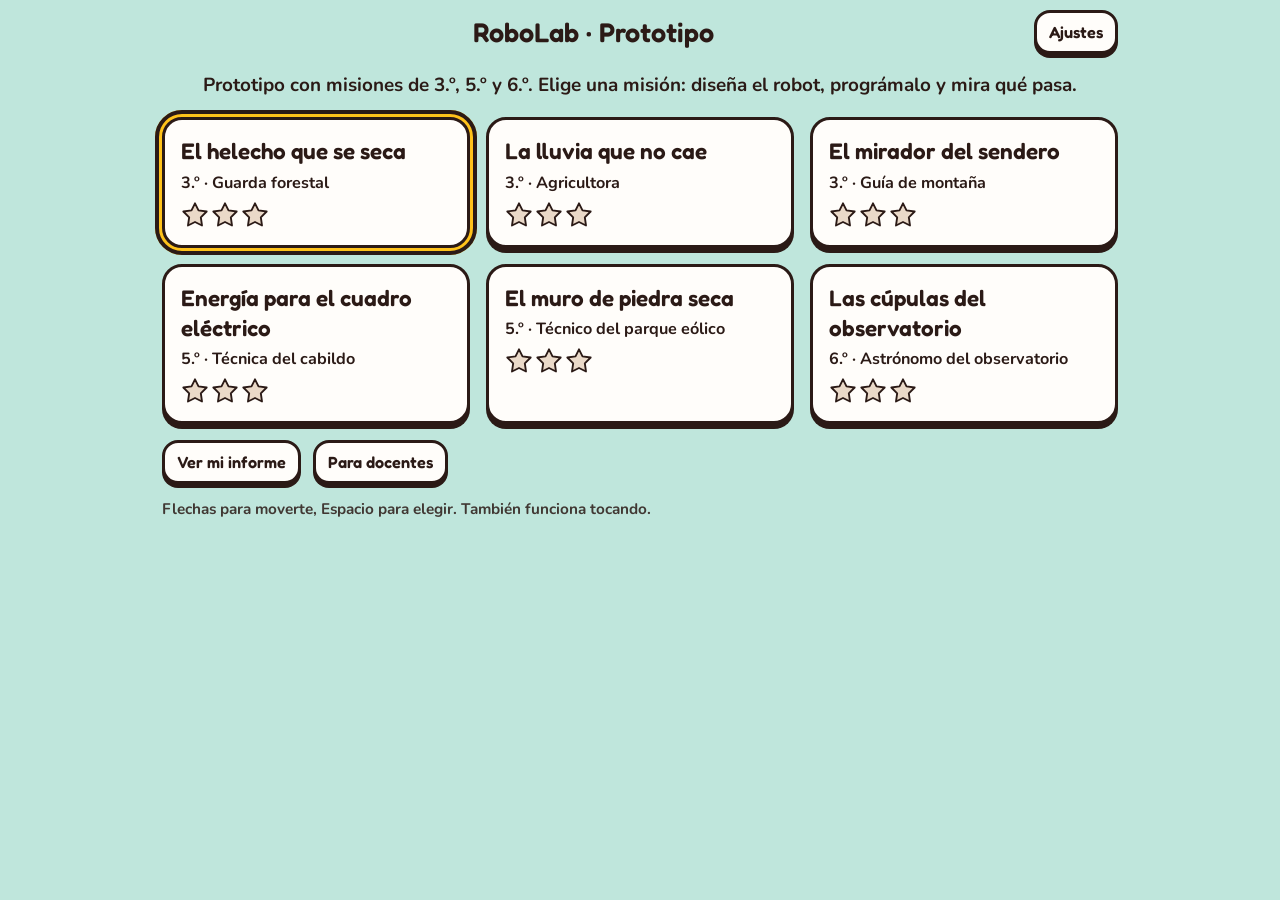
==== commit e38dad54: "Ventana «Para docentes» con fichas por misión Fuente y estado curricular, usos, saberes y criterios " ====
--- a/index.html
+++ b/index.html
@@ -140,6 +140,11 @@
 .step.llama{background:#D7EEFB}
 .cuenta{margin:.3rem 0;font:700 1.05rem Nunito,sans-serif}
 
+.v-docentes .hoja{background:#FFFDFA;border:3px solid var(--ink);border-radius:16px;padding:14px;max-width:900px;margin:8px auto}
+.v-docentes h2{font:600 1.3rem Fredoka,sans-serif;margin:1rem 0 .3rem}.v-docentes h3{font:600 1.1rem Fredoka,sans-serif;margin:.2rem 0}
+.v-docentes .ficha{break-inside:avoid;border-top:2px solid #D8CFC6;padding:.6rem 0}.v-docentes li{margin:.2rem 0;line-height:1.4}
+.aviso-doc{background:#FFF1C7;border:2px solid var(--ink);border-radius:12px;padding:8px 10px}
+
 </style>
 </head>
 <body>
@@ -209,7 +214,7 @@
 (function(RL){
 var Z='monteverde';
 RL.misiones=[
-{id:'z3m1',zona:Z,curso:3,ciclo:2,titulo:'El helecho que se seca',
+{id:'z3m1',conversa:'¿Qué dato del sendero te hizo elegir las patas? ¿Qué pieza habrías elegido en una pista de asfalto?',zona:Z,curso:3,ciclo:2,titulo:'El helecho que se seca',
  aviso:{quien:'Guarda forestal',texto:'El helecho del sendero se está secando. ¿Puedes llegar hasta él y regarlo?',
   datos:[{id:'suelo',x:24,y:80,t:'El suelo del sendero es barro.'},{id:'clima',x:72,y:14,t:'Hay niebla. No se ve el sol.'},{id:'planta',x:84,y:52,t:'El helecho tiene las hojas secas.'}]},
  clima:'niebla',tablero:['..G..','.#...','BBBBB','.....','R....'],lecturas:{},
@@ -220,7 +225,7 @@
  porque:{patina:'Las ruedas patinan en el barro. Las patas se apoyan.',sinEnergia:'Con niebla el panel solar casi no carga. La batería sí funciona.',herramienta:'El helecho necesita agua: la regadera sirve y la pinza no.',roca:'Hay una roca en el camino: rodéala.',noLlega:'Cuenta las casillas hasta el helecho.'},
  bitacora:[{t:'Elegí patas porque en el barro las ruedas patinan.',ok:true},{t:'Elegí patas porque son más bonitas.',ok:false},{t:'Elegí batería porque pesa menos.',ok:false}],
  saberes:['I.2.2'],criterios:['3.2','5.1']},
-{id:'z3m2',zona:Z,curso:3,ciclo:2,titulo:'La lluvia que no cae',
+{id:'z3m2',conversa:'¿En qué punto atrapa más agua la niebla y cómo lo has visto en la gráfica de humedad?',zona:Z,curso:3,ciclo:2,titulo:'La lluvia que no cae',
  aviso:{quien:'Agricultora',texto:'Quiero saber en qué punto de la ladera atrapa más agua la niebla. ¿Mides en los cuatro postes?',
   datos:[{id:'suelo',x:26,y:80,t:'En la ladera hay barro entre los postes.'},{id:'clima',x:72,y:14,t:'Hay niebla. El sol no llega.'},{id:'postes',x:84,y:50,t:'Hay cuatro postes para medir la humedad.'}]},
  clima:'niebla',tablero:['M....','H.#..','M....','H..#.','R....'],lecturas:{},
@@ -233,7 +238,7 @@
  lectura:{pregunta:'¿En qué poste atrapa más agua la niebla?',unidad:'% de humedad'},
  bitacora:[{t:'Medí en los cuatro postes y elegí el que tenía más humedad.',ok:true},{t:'Medí solo en el primer poste porque estaba más cerca.',ok:false},{t:'Elegí el poste con menos humedad.',ok:false}],
  saberes:['I.2.6','III.1.3'],criterios:['2.1','2.4','3.2','5.1']},
-{id:'z3p3',zona:Z,curso:3,ciclo:2,titulo:'El mirador del sendero',
+{id:'z3p3',conversa:'¿Qué se repetía en tu programa y cómo lo has escrito con un bucle? ¿Cuántas órdenes te has ahorrado?',zona:Z,curso:3,ciclo:2,titulo:'El mirador del sendero',
  aviso:{quien:'Guía de montaña',texto:'Hay que colocar el poste del mirador en lo alto del sendero. Sube en escalera: un paso al norte y uno al este.',
   datos:[{id:'suelo',x:24,y:82,t:'El suelo es firme. Hay rocas a un lado.'},{id:'clima',x:72,y:12,t:'Hace sol y no hay niebla.'},{id:'poste',x:86,y:46,t:'El poste es ligero y se agarra con una pieza.'}]},
  clima:'sol',tablero:['.....G','.....#','....#.','...#..','..#...','R.....'],lecturas:{},
@@ -244,7 +249,7 @@
  porque:{herramienta:'El poste se agarra y se coloca con la pinza, no con la regadera.',roca:'Una roca corta la escalera: revisa el orden de los pasos.',noLlega:'Fíjate en lo que se repite: un paso al norte y uno al este.'},
  bitacora:[{t:'Vi que se repetía norte y este, y usé un bucle.',ok:true},{t:'Escribí todos los pasos uno a uno.',ok:false},{t:'Fui al azar hasta llegar.',ok:false}],
  saberes:['III.1.2'],criterios:['3.2','6.1']},
-{id:'z5p1',zona:'isla',curso:5,ciclo:3,titulo:'Energía para el cuadro eléctrico',
+{id:'z5p1',conversa:'¿Qué fuente de energía has elegido y por qué es adecuada en este lugar? ¿Qué pasaría con otra?',zona:'isla',curso:5,ciclo:3,titulo:'Energía para el cuadro eléctrico',
  aviso:{quien:'Técnica del cabildo',texto:'El cuadro eléctrico de la isla se enciende con un interruptor al final del camino. Hay que llegar con un robot de energía limpia. ¿Puedes programarlo?',
   datos:[{id:'sol',x:74,y:12,t:'Hace sol casi todo el día: la energía solar está disponible.'},{id:'camino',x:12,y:58,t:'El camino sube recto hasta una roca y después gira hacia el este.'},{id:'cuadro',x:82,y:36,t:'El cuadro eléctrico se enciende apretando un interruptor.'}]},
  clima:'sol',rumbo:'N',tablero:['#######','.....G#','.......','.......','.......','.......','R......'],lecturas:{},
@@ -255,7 +260,7 @@
  porque:{sinSensor:'Para saber si hay una roca delante, el robot necesita la cámara. El sensor de humedad no la ve.',herramienta:'El interruptor se aprieta con la pinza; la regadera no sirve.',roca:'El robot ha chocado: «hasta roca» lo para delante de ella.',noLlega:'Recuerda girar a la derecha al llegar a la roca y seguir hasta la siguiente.',borde:'Fíjate en hacia dónde mira el robot al girar.'},
  bitacora:[{t:'Usé «repetir hasta roca» porque no sé cuántos pasos hay, y giré a la derecha.',ok:true},{t:'Giré a la izquierda porque es más fácil.',ok:false},{t:'Elegí el panel solar porque pesa menos.',ok:false}],
  saberes:['I.3.2','II.2.3'],criterios:['3.2','6.1']},
-{id:'z5p2',zona:'isla',curso:5,ciclo:3,titulo:'El muro de piedra seca',
+{id:'z5p2',conversa:'¿Qué hace el robot si hay roca delante y qué hace si no? ¿Cuántas veces mira la condición?',zona:'isla',curso:5,ciclo:3,titulo:'El muro de piedra seca',
  aviso:{quien:'Técnico del parque eólico',texto:'El interruptor de la turbina está en la esquina del cercado, pegado al muro de piedra seca. Hay que seguir el muro hasta llegar. ¿Programas el robot?',
   datos:[{id:'muro',x:50,y:60,t:'El muro rodea todo el cercado: el robot lo detecta con la cámara cuando lo tiene delante.'},{id:'viento',x:78,y:14,t:'El viento sopla y el sol brilla: aquí hay energía renovable de sobra.'},{id:'interruptor',x:84,y:70,t:'El interruptor está en la esquina del cercado, al final del recorrido.'}]},
  clima:'sol',rumbo:'N',tablero:['#######','#.....#','#.....#','#.....#','#.....#','#R###G#','#######'],lecturas:{},
@@ -266,7 +271,7 @@
  porque:{sinSensor:'Para saber si hay muro delante, el robot necesita la cámara.',herramienta:'El interruptor se aprieta con la pinza; la regadera no sirve.',roca:'El robot ha chocado: antes de avanzar hay que mirar si hay muro.',noLlega:'Repite «si hay roca, gira a la derecha; si no, avanza» hasta tener la meta delante. Luego da un último paso.',borde:'Fíjate en hacia dónde mira el robot al girar.',demasiados:'El programa no termina: ¿hasta cuándo se repite?'},
  bitacora:[{t:'Repetí «si hay roca giro; si no, avanzo» porque el muro se repite en cada esquina.',ok:true},{t:'Escribí los pasos uno a uno porque no me fiaba.',ok:false},{t:'Elegí la batería porque es más fácil de montar.',ok:false}],
  saberes:['I.3.2','II.2.3'],criterios:['3.2','6.1']},
-{id:'z6p1',zona:'cumbre',curso:6,ciclo:3,titulo:'Las cúpulas del observatorio',
+{id:'z6p1',conversa:'¿Qué se repetía en cada cúpula? ¿Qué ventaja tiene escribirlo una sola vez? ¿Por qué de noche no sirve el panel solar?',zona:'cumbre',curso:6,ciclo:3,titulo:'Las cúpulas del observatorio',
  aviso:{quien:'Astrónomo del observatorio',texto:'Esta noche hay que revisar las cuatro cúpulas del observatorio y contarlas en el registro. El camino tiene tramos distintos, pero en cada cúpula se hace lo mismo: avanzar dos pasos y contar. ¿Programas el robot?',
   datos:[{id:'noche',x:78,y:14,t:'Es de noche: el panel solar no carga. La batería sí funciona.'},{id:'cupulas',x:50,y:52,t:'Hay cuatro cúpulas. En cada una el robot repite lo mismo: avanzar dos pasos y contar.'},{id:'luz',x:16,y:70,t:'Se han apagado las farolas para ver mejor las estrellas: la contaminación lumínica las taparía.'}]},
  clima:'noche',bateria:18,rumbo:'N',tablero:['........','........','....C..C','........','.C..C...','........','.R....#.','......#.'],lecturas:{},
@@ -573,10 +578,10 @@
 function estrellas(n){var s='';for(var i=0;i<3;i++)s+='<svg class="est'+(i<n?' on':'')+'" viewBox="-12 -12 24 24" aria-hidden="true"><path d="M0-10l3 6 7 1-5 5 1 7-6-3-6 3 1-7-5-5 7-1z"/></svg>';return'<span class="estrellas" role="img" aria-label="'+n+' de 3 estrellas">'+s+'</span>'}
 function inicio(){
  var h='<div class="top"><h1>RoboLab · Prototipo</h1><button class="btn peq" data-nav data-act="ajustes">Ajustes</button></div>';
- h+='<p class="lead">Prototipo con misiones de 3.º y 5.º. Elige una misión: diseña el robot, prográmalo y mira qué pasa.</p><div class="cards">';
+ h+='<p class="lead">Prototipo con misiones de 3.º, 5.º y 6.º. Elige una misión: diseña el robot, prográmalo y mira qué pasa.</p><div class="cards">';
  RL.misiones.forEach(function(m){var n=G.datos.estrellas[m.id]||0;
   h+='<button class="card mis" data-nav data-act="mision" data-id="'+m.id+'"><span class="t">'+esc(m.titulo)+'</span><span class="q">'+m.curso+'.º · '+esc(m.aviso.quien)+'</span>'+estrellas(n)+'</button>'});
- return h+'</div><div class="acc"><button class="btn peq" data-nav data-act="ir" data-p="informe">Ver mi informe</button></div><p class="nota">Flechas para moverte, Espacio para elegir. También funciona tocando.</p>'}
+ return h+'</div><div class="acc"><button class="btn peq" data-nav data-act="ir" data-p="informe">Ver mi informe</button><button class="btn peq" data-nav data-act="ir" data-p="docentes">Para docentes</button></div><p class="nota">Flechas para moverte, Espacio para elegir. También funciona tocando.</p>'}
 function aviso(){var m=E.m,o=Object.keys(E.datos).length;
  var h=barra(m.titulo,'inicio');
  h+='<div class="escena">'+board(m,{})+'';
@@ -662,7 +667,18 @@
   var er=d.errores[m.id];if(er)Object.keys(er).forEach(function(k){h+='<p class="er"><b>'+(TIPO[k]||k)+'</b> ('+er[k].n+(er[k].n>1?' veces':' vez')+'): '+esc(er[k].t)+'</p>'});
   h+='<p class="crit"><b>Criterios relacionados (orientativo):</b> '+m.criterios.map(function(c){return c}).join(', ')+'</p></section>'});
  h+='<p class="nota">Criterios según el Decreto 211/2022 (segundo y tercer ciclo), consultado el '+RL.curriculo.consulta+'; vigencia sin confirmar. El juego trabaja una selección de saberes.</p></div>';return h}
-var VISTAS={informe:informe,inicio:inicio,aviso:aviso,disena:disena,programa:programa,lectura:lectura,bitacora:bitacora,ajustes:ajustes};
+function docentes(){var C=RL.curriculo,h='<div class="top noprint"><button class="btn peq" data-nav data-act="inicio">← Volver</button><h1>Para docentes</h1><button class="btn peq gr" data-nav data-act="imprimir">Imprimir o guardar en PDF</button></div><div class="hoja">';
+ h+='<p class="aviso-doc"><b>Importante.</b> RoboLab trabaja una <b>selección</b> de saberes de Conocimiento del Medio y no sustituye la programación del área. La relación con criterios y saberes es <b>orientativa</b>: no sustituye la evaluación docente. Código Escuela 4.0 es un programa, no un currículo.</p>';
+ h+='<h2>Fuente curricular</h2><p>'+esc(C.fuente)+'. Consultado el '+esc(C.consulta)+'. Estado: '+esc(C.estado)+'. No se ha comprobado si el decreto tiene modificaciones posteriores.</p>';
+ h+='<h2>Cómo usarlo</h2><ul><li><b>Individual:</b> cada misión dura unos minutos (duración sin medir con alumnado todavía).</li><li><b>En pareja:</b> una persona diseña y otra programa, y cambian. Los criterios que piden trabajo cooperativo solo se evidencian así y con observación docente.</li><li><b>Gran grupo:</b> con la pizarra digital, el grupo propone y el docente pulsa.</li><li><b>Makey Makey:</b> todo se maneja con cuatro flechas y Espacio.</li></ul>';
+ h+='<h2>Misiones</h2>';
+ RL.misiones.forEach(function(m){var cc=C.ciclos[m.ciclo]||{criterios:{},saberes:{}};
+  h+='<section class="ficha"><h3>'+esc(m.titulo)+' <small>('+m.curso+'.º)</small></h3><p><b>Aviso de:</b> '+esc(m.aviso.quien)+'. <b>Programación:</b> '+esc(m.ordenes.filter(function(o){return o!=='llamar'}).join(', '))+(m.ordenes.indexOf('llamar')>=0?', rutina propia (ampliación fuera del decreto)':'')+'.</p>';
+  h+='<p><b>Saberes</b></p><ul>'+m.saberes.map(function(k){return'<li><b>'+esc(k)+'</b> '+esc(cc.saberes[k]||'')+'</li>'}).join('')+'</ul>';
+  h+='<p><b>Criterios de evaluación (orientativos)</b></p><ul>'+m.criterios.map(function(k){return'<li><b>'+esc(k)+'</b> '+esc(cc.criterios[k]||'')+'</li>'}).join('')+'</ul>';
+  h+='<p><b>Para conversar después de jugar:</b> '+esc(m.conversa||'')+'</p></section>'});
+ return h+'</div>'}
+var VISTAS={docentes:docentes,informe:informe,inicio:inicio,aviso:aviso,disena:disena,programa:programa,lectura:lectura,bitacora:bitacora,ajustes:ajustes};
 var previa='inicio';
 function render(foco){limpiar();if(E.pantalla!=='ajustes')previa=E.pantalla;app.innerHTML='<div class="vista v-'+E.pantalla+'">'+VISTAS[E.pantalla]()+'</div>';
  document.body.classList.toggle('grande',E.ajustes.grande);document.body.classList.toggle('nomotion',E.ajustes.sinMov);
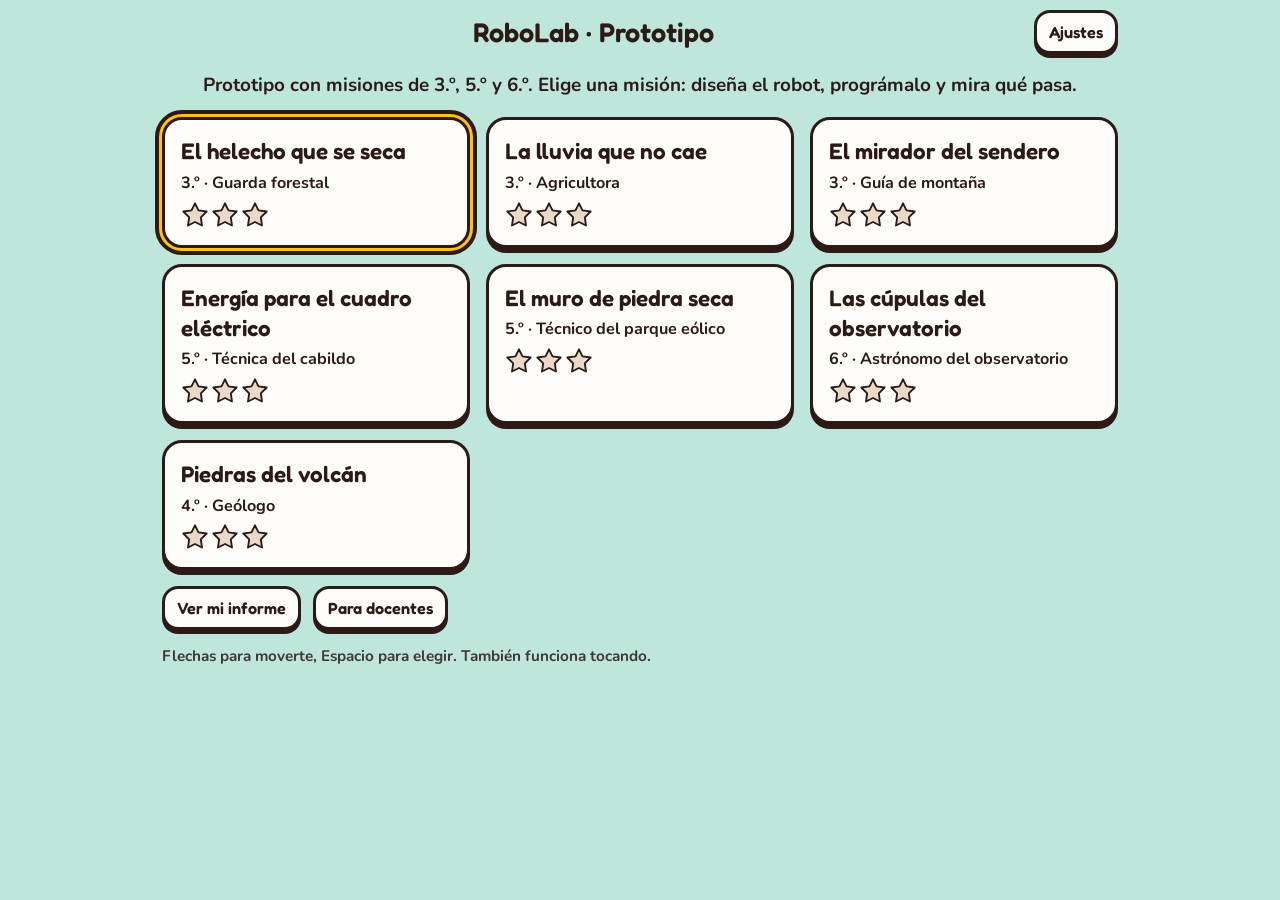
==== commit 70ca72fa: "Primera misión de 4.º (Piedras del volcán), orugas, picón y fondo volcánico; alcance 3.º–6.º Co-Auth" ====
--- a/index.html
+++ b/index.html
@@ -196,6 +196,7 @@
 (function(RL){RL.piezas={
  mov:{nombre:'Movimiento',op:[
   {id:'ruedas',n:'Ruedas',f:'Las ruedas ruedan muy bien en suelo duro, pero en el barro patinan y no avanzan.'},
+  {id:'orugas',n:'Orugas',z:['volcanes'],f:'Las orugas reparten el peso del robot sobre una superficie grande, y por eso no se hunde en el picón, la gravilla suelta de los volcanes. Las ruedas y las patas se hunden.'},
   {id:'patas',n:'Patas',f:'Las patas se apoyan en puntos del suelo. Pisan el barro sin patinar.'}]},
  ene:{nombre:'Energía',op:[
   {id:'bateria',n:'Batería',f:'La batería guarda energía y funciona con niebla, de noche o a la sombra. Se gasta con cada paso.'},
@@ -282,7 +283,18 @@
  errores:{solar:{cambio:{ene:'solar'},fallo:'sinEnergia'},camara:{cambio:{sen:'camara'},fallo:'sinSensor'}},
  porque:{sinEnergia:'De noche el panel solar no carga. La batería sí funciona.',sinSensor:'La cámara no distingue las cúpulas en la oscuridad. El telescopio recoge la poca luz de los astros.',contarFuera:'Solo se cuenta encima de una cúpula.',faltanCupulas:'Hay cuatro cúpulas y hay que contar en todas.',borde:'Fíjate en hacia dónde mira el robot al girar.',sinRutina:'Escribe algo dentro de «Mi rutina» antes de llamarla.',rutinaEnRutina:'Una rutina no puede llamar a otra rutina.',noLlega:'Fíjate en lo que se repite en cada cúpula y escríbelo una sola vez en «Mi rutina».'},
  bitacora:[{t:'Escribí «avanzar, avanzar, contar» una sola vez en una rutina y la llamé en cada cúpula.',ok:true},{t:'Copié los mismos pasos cuatro veces porque no sabía otra forma.',ok:false},{t:'Elegí el panel solar porque es más ecológico, aunque sea de noche.',ok:false}],
- saberes:['III.1.1','II.2.3'],criterios:['3.2']}
+ saberes:['III.1.1','II.2.3'],criterios:['3.2']},
+{id:'z4m1',conversa:'¿Qué diferencia hay entre las ruedas y las orugas sobre el picón? ¿Qué rocas has visto en la ladera y cómo se formaron?',zona:'volcanes',curso:4,ciclo:2,titulo:'Piedras del volcán',
+ aviso:{quien:'Geólogo',texto:'En la ladera del volcán hay una roca de lava que quiero estudiar. El camino cruza una franja de picón. ¿Puedes traerme una muestra?',
+  datos:[{id:'picon',x:30,y:72,t:'El picón es gravilla volcánica suelta: lo que queda de los pequeños trozos de lava.'},{id:'roca',x:78,y:16,t:'Arriba hay roca de lava enfriada, oscura y con agujeros.'},{id:'sol',x:84,y:40,t:'Hace sol y no hay niebla.'}]},
+ clima:'sol',tablero:['....G.','.##...','PPPPPP','......','.#.#..','R.....'],lecturas:{},
+ meta:{tipo:'llegar',x:4,y:0,herramienta:'pinza'},ordenes:['N','S','E','O','repetir'],limite:12,optimo:4,
+ diseno:{mov:'orugas',ene:'solar',sen:'camara',her:'pinza'},energiaOK:'solar',
+ solucion:[{rep:5,body:['N']},{rep:4,body:['E']}],
+ errores:{ruedas:{cambio:{mov:'ruedas'},fallo:'hunde'},patas:{cambio:{mov:'patas'},fallo:'hunde'},regadera:{cambio:{her:'regadera'},fallo:'herramienta'}},
+ porque:{hunde:'El picón es suelto y las ruedas o las patas se hunden. Las orugas reparten el peso.',herramienta:'La muestra de roca se coge con la pinza; la regadera no sirve.',roca:'Hay una roca en el camino: rodéala.',noLlega:'Cuenta las casillas hasta la roca de lava.'},
+ bitacora:[{t:'Elegí orugas porque reparten el peso y no se hunden en el picón.',ok:true},{t:'Elegí orugas porque son más rápidas.',ok:false},{t:'Elegí la pinza porque la regadera pesa más.',ok:false}],
+ saberes:['I.2.5'],criterios:['3.2','5.1']}
 ];
 RL.misiones.forEach(function(m){if(m.bancoLecturas){var v=m.bancoLecturas[0];m.ordenLecturas.forEach(function(k,i){m.lecturas[k]=v[i]})}});
 })(globalThis.RL=globalThis.RL||{});
@@ -339,7 +351,8 @@
   if(c2===null){fail('borde',ref,ev);ev.a={x:p.x,y:p.y}}
   else if(c2==='#'){fail('roca',ref,ev);ev.a={x:p.x,y:p.y}}
   else{p={x:nx,y:ny};ev.a={x:nx,y:ny};
-   if((c2==='B'||c2==='M')&&d.mov==='ruedas')fail('patina',ref,ev)}
+   if((c2==='B'||c2==='M')&&d.mov==='ruedas')fail('patina',ref,ev);
+   else if(c2==='P'&&d.mov!=='orugas')fail('hunde',ref,ev)}
   tr.push(ev);i++}
  function correr(items,path){
   for(var k=0;k<items.length&&!fallo&&!exceso;k++){
@@ -371,7 +384,7 @@
  for(k=0;k<res.traza.length;k++){var a=res.traza[k].a,b=ref[k]&&ref[k].a;if(!b||!a||a.x!==b.x||a.y!==b.y)return k}
  return res.traza.length?res.traza.length-1:0}
 var TXT={
- patina:'El robot se ha atascado en el barro.',sinEnergia:'El robot se ha quedado sin energía antes de terminar.',
+ patina:'El robot se ha atascado en el barro.',hunde:'El robot se ha hundido en el picón.',sinEnergia:'El robot se ha quedado sin energía antes de terminar.',
  roca:'El robot ha chocado con una roca.',borde:'El robot se ha salido del tablero.',
  sinSensor:'El sensor no sirve para medir aquí.',medirFuera:'El robot ha medido donde no hay poste.',
  herramienta:'El robot ha llegado, pero su herramienta no sirve para esto.',
@@ -380,7 +393,7 @@
 function delante(m,ev,prog){
  if(!ev||!ev.de||!ev.dir||!/"(si|hasta)":/.test(JSON.stringify(prog)))return'';
  var v=DIR[ev.dir],k=celda(m,ev.de.x+v[0],ev.de.y+v[1]);
- var t=k===null?'el borde del tablero':(k==='#'?'una roca':(k==='G'?'la meta':(k==='B'||k==='M'?'barro':'camino libre')));
+ var t=k===null?'el borde del tablero':(k==='#'?'una roca':(k==='G'?'la meta':(k==='B'||k==='M'?'barro':(k==='P'?'picón':'camino libre'))));
  return' En ese momento tenía delante '+t+'.'}
 /* Tres escalones: qué ha pasado, en qué paso se desvía, primera parte de la solución. */
 function pistas(m,d,prog,res){
@@ -476,6 +489,7 @@
  s+='<ellipse cx="100" cy="188" rx="54" ry="7" fill="#2B1A16" opacity=".22"/><g class="'+(mover?'':'bob')+'">';
  if(d.mov==='patas'){
   s+='<g class="'+(mover?'legL':'')+'">'+rr(66,148,16,32,6,shade(met,-.35))+rr(58,174,32,12,6,P.amarillo)+'</g><g class="'+(mover?'legR':'')+'">'+rr(118,148,16,32,6,shade(met,-.35))+rr(110,174,32,12,6,P.amarillo)+'</g>'}
+ else if(d.mov==='orugas'){var tk=shade(met,-.45);s+=rr(46,156,50,32,16,tk)+rr(104,156,50,32,16,tk)+'<g class="spin"><circle cx="64" cy="172" r="8" fill="'+shade(met,.2)+'"/><circle cx="64" cy="166" r="2.4" fill="'+P.screen+'"/></g><g class="spin"><circle cx="136" cy="172" r="8" fill="'+shade(met,.2)+'"/><circle cx="136" cy="166" r="2.4" fill="'+P.screen+'"/></g><path d="M52 188h38M110 188h38" stroke="'+P.screen+'" stroke-width="3" stroke-dasharray="4 5"/>'}
  else{s+=circ(74,166,19,P.mar,'')+circ(126,166,19,P.mar,'')+'<g class="spin"><circle cx="74" cy="166" r="7" fill="'+shade(met,.3)+'"/><circle cx="74" cy="158" r="2.4" fill="'+P.screen+'"/></g><g class="spin"><circle cx="126" cy="166" r="7" fill="'+shade(met,.3)+'"/><circle cx="126" cy="158" r="2.4" fill="'+P.screen+'"/></g>'}
  if(d.ene==='solar'){s+='<g class="sway"><rect x="38" y="76" width="5" height="26" fill="'+shade(met,-.3)+'"/><path d="M8 62l52-12 6 22-52 12z" fill="'+P.mar+'"/><path d="M21 59l6 22M34 56l6 22M47 53l6 22M10 71l52-12" stroke="'+shade(P.mar,.55)+'" stroke-width="2"/><path d="M8 62l52-12 6 22-52 12z" fill="none" '+SW+'/></g>'}
  else{s+=rr(22,92,30,44,8,P.monte)+rr(31,86,12,8,3,shade(met,.1))+'<path d="M38 104l-8 14h7l-3 12 11-17h-7l3-9z" fill="#FFF" opacity=".95"/>'}
@@ -493,10 +507,11 @@
 /* Casillas en vista de tres cuartos y objetos de pie. */
 (function(RL){var A=RL.Arte,P=A.P,shade=A.shade,SW=A.SW,uid=0;
 function tile(kind,x,y,s,dep){
- var top={hierba:P.grass,barro:P.mud,roca:P.rock,cumbre:'#7A6BB5'}[kind]||P.grass,o='',id='t'+(++uid),k=s/56;
+ var top={hierba:P.grass,barro:P.mud,roca:P.rock,cumbre:'#7A6BB5',picon:'#4B3B3A',ceniza:'#9C7C66'}[kind]||P.grass,o='',id='t'+(++uid),k=s/56;
  o+='<rect x="'+x+'" y="'+(y+dep)+'" width="'+s+'" height="'+s+'" rx="9" fill="'+shade(top,-.35)+'"/><rect x="'+x+'" y="'+y+'" width="'+s+'" height="'+s+'" rx="9" fill="'+top+'"/>';
  o+='<clipPath id="'+id+'"><rect x="'+x+'" y="'+y+'" width="'+s+'" height="'+s+'" rx="9"/></clipPath><g clip-path="url(#'+id+')">';
  if(kind==='hierba')o+='<path d="M'+(x+10*k)+' '+(y+36*k)+'l3-9 3 9M'+(x+34*k)+' '+(y+20*k)+'l3-9 3 9M'+(x+42*k)+' '+(y+44*k)+'l3-9 3 9" stroke="'+shade(top,-.3)+'" stroke-width="3" fill="none" stroke-linecap="round"/>';
+ if(kind==='picon'){for(var q=0;q<9;q++)o+='<circle cx="'+(x+(8+(q*13)%40)*k)+'" cy="'+(y+(14+(q*17)%34)*k)+'" r="'+(2+q%3)*k+'" fill="'+(q%2?'#7A6360':'#2D2221')+'"/>'}
  if(kind==='barro')o+='<ellipse cx="'+(x+20*k)+'" cy="'+(y+22*k)+'" rx="'+9*k+'" ry="'+5*k+'" fill="'+shade(top,-.25)+'"/><ellipse cx="'+(x+38*k)+'" cy="'+(y+40*k)+'" rx="'+11*k+'" ry="'+6*k+'" fill="'+shade(top,.2)+'" opacity=".6"/>';
  if(kind==='roca')o+='<circle cx="'+(x+18*k)+'" cy="'+(y+20*k)+'" r="'+4*k+'" fill="'+shade(top,-.25)+'"/><circle cx="'+(x+40*k)+'" cy="'+(y+36*k)+'" r="'+5*k+'" fill="'+shade(top,.25)+'"/><circle cx="'+(x+24*k)+'" cy="'+(y+44*k)+'" r="'+3*k+'" fill="'+shade(top,-.25)+'"/>';
  o+='</g><rect x="'+x+'" y="'+y+'" width="'+s+'" height="'+s+'" rx="9" fill="none" '+SW+'/><path d="M'+x+' '+(y+s)+'v'+dep+'a9 9 0 0 0 9 9h'+(s-18)+'a9 9 0 0 0 9-9v-'+dep+'" fill="none" '+SW+'/>';return o}
@@ -542,7 +557,15 @@
  s+='<g class="par" data-p="16"><path d="M-40 360q140-60 300-20t300-30q160-30 320 30v120H-40z" fill="#3A2F63"/></g>';
  s+='<rect x="0" y="400" width="'+w+'" height="'+(h-400)+'" fill="#2A2252"/>';
  return s}
-RL.Fondos={isla:isla,monteverde:monteverde,lluvia:lluvia,cumbre:cumbre};
+function volcanes(w,h){
+ var s='<defs><linearGradient id="skyV" x1="0" y1="0" x2="0" y2="1"><stop offset="0" stop-color="#6E3B2E"/><stop offset=".55" stop-color="#D9884A"/><stop offset="1" stop-color="#F2C078"/></linearGradient></defs>';
+ s+='<rect width="'+w+'" height="'+h+'" fill="url(#skyV)"/><circle cx="700" cy="120" r="46" fill="#FFE9B0" opacity=".85"/>';
+ s+='<g class="par" data-p="6"><path d="M-40 330L170 200l90 -20 190 150z" fill="#8C5A48" opacity=".8"/><path d="M360 340L560 150l60-8 220 198z" fill="#5C3A34"/><path d="M548 156l22-14 40 6-22 22z" fill="#FF6A2B"/><path d="M572 142q-6-30 8-52" stroke="#E8D2C0" stroke-width="14" fill="none" stroke-linecap="round" opacity=".6"/></g>';
+ s+='<g class="par" data-p="14"><path d="M-40 400q200-110 420-30t380-20l120 40v120H-40z" fill="#3A2926"/></g>';
+ s+='<path d="M600 330q8 30-6 54" stroke="#FF6A2B" stroke-width="6" fill="none" stroke-linecap="round" opacity=".8"/>';
+ s+='<rect x="0" y="410" width="'+w+'" height="'+(h-410)+'" fill="#2A1D1B"/>';
+ return s}
+RL.Fondos={isla:isla,monteverde:monteverde,lluvia:lluvia,cumbre:cumbre,volcanes:volcanes};
 })(globalThis.RL=globalThis.RL||{});
 
 /* Escenas del prototipo: inicio, aviso, diseña, programa y prueba, lectura de datos y bitácora. */
@@ -561,8 +584,8 @@
 function setHead(d){var h=$('#hd');if(h)h.setAttribute('transform',hdT(d))}
 function estrecha(){return window.innerWidth<640}
 function board(m,o){o=o||{};var g=geo(m),s='';var vb=estrecha()?[g.X0-24,0,g.w*g.S+48,540]:[0,0,900,540];
- s+=(m.zona==='isla'?RL.Fondos.isla(900,540):(m.zona==='cumbre'?RL.Fondos.cumbre(900,540):RL.Fondos.monteverde(900,540,m.clima==='niebla')));
- for(var y=0;y<g.n;y++)for(var x=0;x<g.w;x++){var c=m.tablero[y][x],k=c==='#'?'roca':(c==='B'||c==='M')?'barro':(m.zona==='cumbre'?'cumbre':'hierba');s+=RL.Casillas.tile(k,g.X0+x*g.S,g.Y0+y*g.S,g.S-4,12)}
+ s+=(m.zona==='isla'?RL.Fondos.isla(900,540):(m.zona==='cumbre'?RL.Fondos.cumbre(900,540):(m.zona==='volcanes'?RL.Fondos.volcanes(900,540):RL.Fondos.monteverde(900,540,m.clima==='niebla'))));
+ for(var y=0;y<g.n;y++)for(var x=0;x<g.w;x++){var c=m.tablero[y][x],k=c==='#'?'roca':(c==='B'||c==='M')?'barro':(c==='P'?'picon':(m.zona==='cumbre'?'cumbre':(m.zona==='volcanes'?'ceniza':'hierba')));s+=RL.Casillas.tile(k,g.X0+x*g.S,g.Y0+y*g.S,g.S-4,12)}
  for(y=0;y<g.n;y++)for(x=0;x<g.w;x++){c=m.tablero[y][x];var cx=g.X0+x*g.S+g.S/2-2,by=g.Y0+y*g.S+g.S-10;
   if(c==='H'||c==='M')s+=RL.Casillas.obj('poste',cx,by,.9);
   if(c==='C')s+=RL.Casillas.obj('cupula',cx,by,.95);
@@ -570,7 +593,7 @@
  s+=rosa(vb[0]);
  if(m.clima==='niebla')s+=RL.Fondos.lluvia();
  s+='<g id="fxs"></g><g id="bot" style="transition:transform '+(.5/E.ajustes.vel)+'s cubic-bezier(.3,1.3,.5,1);transform:'+botT(g,o.pos||I.inicio(m))+'"><g id="botInner">'+A.robot(o.diseno||E.diseno,o.ojos||'reposo',false)+'</g>'+(m.rumbo?'<g id="hd" style="transition:transform .25s" transform="'+hdT(m.rumbo)+'"><path d="M0-18L13 8H-13z" fill="#FF6A4D" stroke="#2B1A16" stroke-width="5" stroke-linejoin="round"/></g>':'')+'</g>';
- return'<svg id="tab" viewBox="'+vb.join(' ')+'" role="img" aria-label="Tablero de '+g.w+' por '+g.n+' casillas en '+({isla:'la isla',cumbre:'la cumbre'}[m.zona]||'el monteverde')+'">'+s+'</svg>'}
+ return'<svg id="tab" viewBox="'+vb.join(' ')+'" role="img" aria-label="Tablero de '+g.w+' por '+g.n+' casillas en '+({isla:'la isla',cumbre:'la cumbre',volcanes:'el volcán'}[m.zona]||'el monteverde')+'">'+s+'</svg>'}
 function setBot(ojos,mover){var b=$('#botInner');if(b)b.innerHTML=A.robot(E.diseno,ojos,mover)}
 function par(){var sv=$('#tab');if(!sv)return}
 /* ---------- pantallas ---------- */
@@ -640,7 +663,7 @@
  h+='<div class="res" id="res" aria-live="polite">'+resultado()+'</div>';return h}
 function resultado(){var r=E.res;if(!r||E.ejecutando)return'';
  if(!r.fallo&&r.meta){return'<div class="ok"><b>¡Lo has conseguido!</b> Con '+r.coste+' órdenes. '+(E.m.lectura?'Ahora toca leer los datos.':'')+'</div><div class="acc"><button class="btn gr" data-nav data-act="ir" data-p="'+(E.m.lectura?'lectura':'bitacora')+'">'+(E.m.lectura?'Leer los datos':'Bitácora')+'</button></div>'}
- var h='<div class="mal">',p=E.pistas;h+='<p><b>Prediste:</b> '+({ok:'lo conseguirá',atasca:'se atascará o chocará',energia:'se quedará sin energía'}[E.pred])+'. <b>Pasó:</b> '+({patina:'se atascó',roca:'chocó',borde:'chocó',sinEnergia:'se quedó sin energía'}[r.fallo.tipo]||'no lo consiguió')+'.</p>';
+ var h='<div class="mal">',p=E.pistas;h+='<p><b>Prediste:</b> '+({ok:'lo conseguirá',atasca:'se atascará o chocará',energia:'se quedará sin energía'}[E.pred])+'. <b>Pasó:</b> '+({hunde:'se hundió',patina:'se atascó',roca:'chocó',borde:'chocó',sinEnergia:'se quedó sin energía'}[r.fallo.tipo]||'no lo consiguió')+'.</p>';
  for(var i=0;i<E.hint&&i<3;i++)h+='<p class="pista"><span class="np">Pista '+(i+1)+'</span> '+esc(p[i].texto)+'</p>';
  h+='</div><div class="acc">';if(E.hint<3)h+='<button class="btn" data-nav data-act="pista">Otra pista</button>';
  h+='<button class="btn" data-nav data-act="ir" data-p="disena">Cambiar el robot</button><button class="btn gr" data-nav data-act="ir" data-p="programa">Seguir programando</button></div>';return h}
@@ -657,7 +680,7 @@
  h+='<h2>¿Cómo te has sentido?</h2><div class="fila">';[['c','Contento'],['t','Tranquilo'],['n','Nervioso'],['f','Frustrado']].forEach(function(e){h+='<button class="btn pz" data-nav data-act="emo" data-e="'+e[0]+'" aria-pressed="'+(E.emo===e[0])+'">'+e[1]+'</button>'});
  return h+'</div><div class="acc"><button class="btn gr" data-nav data-act="terminar"'+((E.frase!=null&&m.bitacora[E.frase].ok&&E.emo)?'':' disabled')+'>Terminar</button></div>'}
 function ajustes(){var a=E.ajustes;return barra('Ajustes','inicio')+'<div class="fila aj">'+[['grande','Texto grande'],['sinMov','Sin movimiento'],['silencio','Silencio']].map(function(x){return'<button class="btn pz" data-nav data-act="ajuste" data-k="'+x[0]+'" aria-pressed="'+a[x[0]]+'">'+x[1]+'</button>'}).join('')+'<button class="btn pz" data-nav data-act="vel" aria-pressed="false">Velocidad del robot ×'+a.vel+'</button></div><p class="nota">M silencia el sonido. Esc vuelve al inicio.</p><p class="nota">Este prototipo no guarda nombres ni datos personales. El progreso queda en este navegador.</p>'}
-var EMO={c:'Contento',t:'Tranquilo',n:'Nervioso',f:'Frustrado'},TIPO={contarFuera:'Contó donde no había cúpula',faltanCupulas:'Faltaron cúpulas',sinRutina:'Llamó a una rutina vacía',rutinaEnRutina:'Una rutina llamó a otra',patina:'Se atascó',roca:'Chocó con una roca',borde:'Se salió del tablero',sinEnergia:'Se quedó sin energía',sinSensor:'Faltaba el sensor',medirFuera:'Midió donde no había poste',herramienta:'Herramienta equivocada',noLlega:'No llegó a la meta',faltanMedidas:'Faltaron medidas',demasiados:'Demasiadas órdenes'};
+var EMO={c:'Contento',t:'Tranquilo',n:'Nervioso',f:'Frustrado'},TIPO={hunde:'Se hundió en el picón',contarFuera:'Contó donde no había cúpula',faltanCupulas:'Faltaron cúpulas',sinRutina:'Llamó a una rutina vacía',rutinaEnRutina:'Una rutina llamó a otra',patina:'Se atascó',roca:'Chocó con una roca',borde:'Se salió del tablero',sinEnergia:'Se quedó sin energía',sinSensor:'Faltaba el sensor',medirFuera:'Midió donde no había poste',herramienta:'Herramienta equivocada',noLlega:'No llegó a la meta',faltanMedidas:'Faltaron medidas',demasiados:'Demasiadas órdenes'};
 function informe(){var d=G.datos,h='<div class="top noprint"><button class="btn peq" data-nav data-act="inicio">← Volver</button><h1>Informe</h1><button class="btn peq gr" data-nav data-act="imprimir">Imprimir o guardar PDF</button></div>';
  h+='<div class="hoja"><h1 class="tit">RoboLab · Informe</h1><p class="nom">Nombre: ______________________ Fecha: ____________</p><p class="nota">Informe orientativo generado en este dispositivo. No recoge datos personales y no sustituye la evaluación docente.</p>';
  RL.misiones.forEach(function(m){var n=d.estrellas[m.id];h+='<section class="im"><h2>'+esc(m.titulo)+'</h2>';
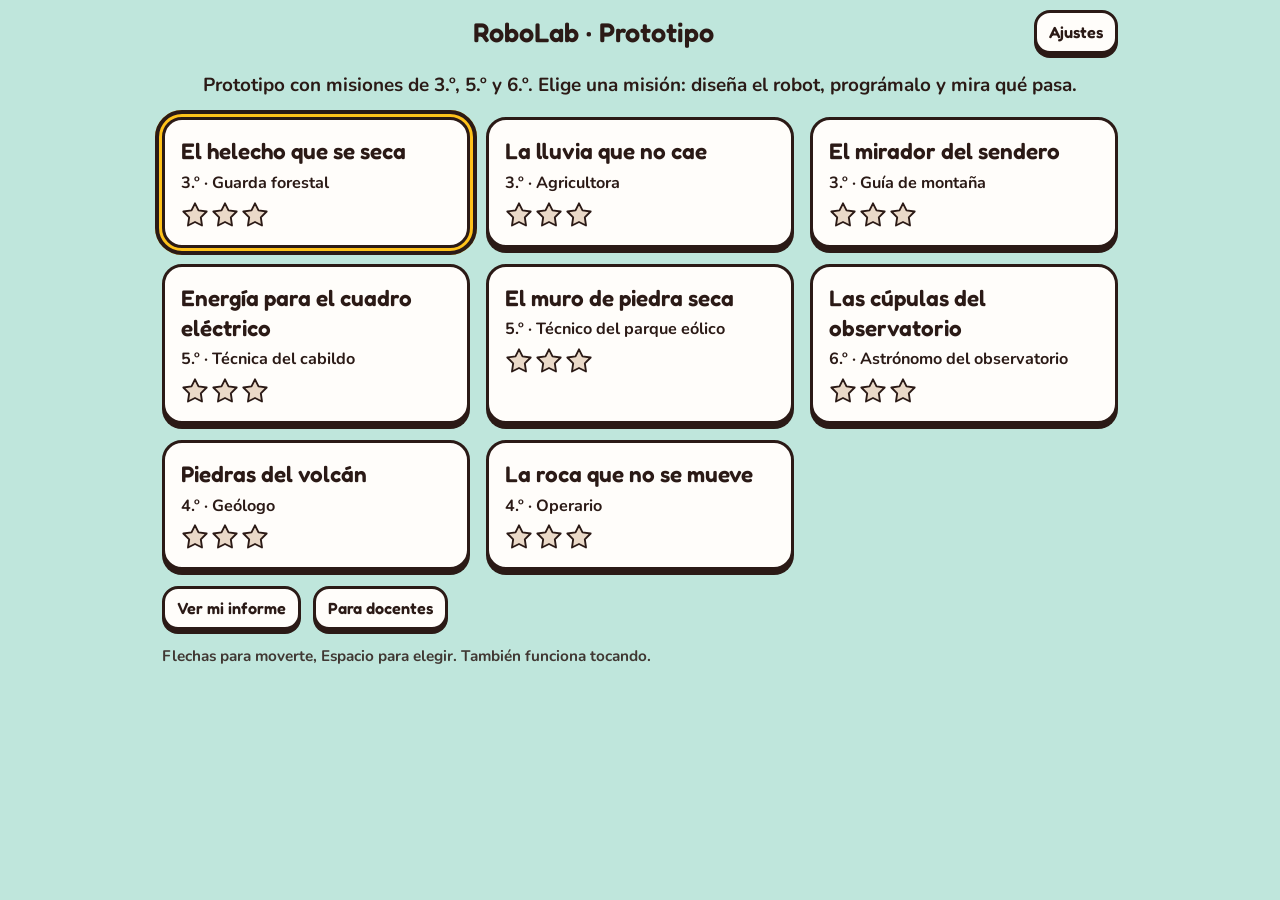
==== commit 16453948: "Segunda misión de 4.º (La roca que no se mueve) y pieza Imán Co-Authored-By: Claude Sonnet 5.5 <nore" ====
--- a/index.html
+++ b/index.html
@@ -207,7 +207,8 @@
   {id:'telescopio',n:'Telescopio',z:['cumbre'],f:'Los espejos y las lentes del telescopio recogen la poca luz de los astros y la hacen mayor. Sirve para observar el cielo de noche, no para ver el suelo.'}]},
  her:{nombre:'Herramienta',op:[
   {id:'regadera',n:'Regadera',f:'Echa agua a las plantas.'},
-  {id:'pinza',n:'Pinza',f:'Agarra y coloca objetos pequeños, como un poste.'}]}};
+  {id:'pinza',n:'Pinza',f:'Agarra y coloca objetos pequeños, como un poste.'},
+  {id:'iman',n:'Imán',z:['volcanes'],f:'El imán atrae el hierro y otros pocos materiales, sin tocarlos. No atrae la lava enfriada, ni la madera, ni el plástico.'}]}};
 RL.piezaNombre=function(id){var r=id;Object.keys(RL.piezas).forEach(function(k){RL.piezas[k].op.forEach(function(o){if(o.id===id)r=o.n})});return r};
 })(globalThis.RL=globalThis.RL||{});
 
@@ -295,6 +296,17 @@
  porque:{hunde:'El picón es suelto y las ruedas o las patas se hunden. Las orugas reparten el peso.',herramienta:'La muestra de roca se coge con la pinza; la regadera no sirve.',roca:'Hay una roca en el camino: rodéala.',noLlega:'Cuenta las casillas hasta la roca de lava.'},
  bitacora:[{t:'Elegí orugas porque reparten el peso y no se hunden en el picón.',ok:true},{t:'Elegí orugas porque son más rápidas.',ok:false},{t:'Elegí la pinza porque la regadera pesa más.',ok:false}],
  saberes:['I.2.5'],criterios:['3.2','5.1']}
+,{id:'z4m3',conversa:'¿Qué materiales atrae el imán y cuáles no? ¿Por qué la pinza no servía para sacar el hierro de la lava?',zona:'volcanes',curso:4,ciclo:2,titulo:'La roca que no se mueve',
+ aviso:{quien:'Operario',texto:'Hay trozos de hierro mezclados con la lava enfriada y no puedo moverlos a mano. ¿Puedes llegar hasta ellos y recogerlos sin tocarlos?',
+  datos:[{id:'hierro',x:80,y:16,t:'Entre la lava hay un trozo de hierro, brillante y pesado.'},{id:'lava',x:40,y:50,t:'La lava enfriada es dura y oscura; los imanes no la atraen.'},{id:'sol',x:84,y:40,t:'Hace sol y no hay niebla.'}]},
+ clima:'sol',tablero:['.....G','.#.##.','......','.##.#.','......','R.....'],lecturas:{},
+ meta:{tipo:'llegar',x:5,y:0,herramienta:'iman'},ordenes:['N','S','E','O','repetir'],limite:8,optimo:4,
+ diseno:{mov:'ruedas',ene:'solar',sen:'camara',her:'iman'},energiaOK:'solar',
+ solucion:[{rep:5,body:['E']},{rep:5,body:['N']}],
+ errores:{pinza:{cambio:{her:'pinza'},fallo:'herramienta'},regadera:{cambio:{her:'regadera'},fallo:'herramienta'}},
+ porque:{herramienta:'El hierro se recoge sin tocarlo con un imán, que lo atrae. La pinza y la regadera no sirven aquí.',roca:'Hay una roca en el camino: rodéala.',noLlega:'Cuenta las casillas hasta el hierro.'},
+ bitacora:[{t:'Elegí el imán porque atrae el hierro y no atrae la lava.',ok:true},{t:'Elegí el imán porque agarra cualquier cosa.',ok:false},{t:'Elegí la pinza porque es más fuerte.',ok:false}],
+ saberes:['I.3.3'],criterios:['2.1','3.2']}
 ];
 RL.misiones.forEach(function(m){if(m.bancoLecturas){var v=m.bancoLecturas[0];m.ordenLecturas.forEach(function(k,i){m.lecturas[k]=v[i]})}});
 })(globalThis.RL=globalThis.RL||{});
@@ -499,6 +511,7 @@
  else{s+='<rect x="96" y="44" width="8" height="20" fill="'+shade(met,-.3)+'"/>'+circ(100,38,15,met,'')+circ(100,38,7,P.screen,'')+'<circle cx="97" cy="35" r="2.4" fill="#fff"/>'}
  s+=rr(146,100,22,12,6,shade(met,-.1));
  if(d.her==='regadera'){s+=rr(166,92,28,26,7,P.mar)+'<path d="M194 102l14-9" '+SW+' fill="none"/><rect x="206" y="86" width="8" height="10" rx="2" fill="'+P.amarillo+'" '+SW+'/><path d="M170 92q8-14 16 0" fill="none" '+SW+'/>'}
+ else if(d.her==='iman'){s+='<rect x="166" y="98" width="12" height="20" rx="3" fill="'+P.metal+'" '+SW+'/><path d="M178 98h14v7h-8v6h8v7h-14z" fill="'+P.coral+'" '+SW+'/><path d="M188 98h4v7h-4zM188 111h4v7h-4z" fill="#fff"/>'}
  else{s+='<g class="claw1"><path d="M166 98q22-4 18 14-6-2-12 0z" fill="'+P.amarillo+'" '+SW+'/></g><g class="claw2"><path d="M166 114q22 4 18-14-6 2-12 0z" fill="'+shade(P.amarillo,-.15)+'" '+SW+'/></g>'}
  return s+'</g>'}
 RL.Arte={P:P,shade:shade,SW:SW,rr:rr,circ:circ,robot:robot};
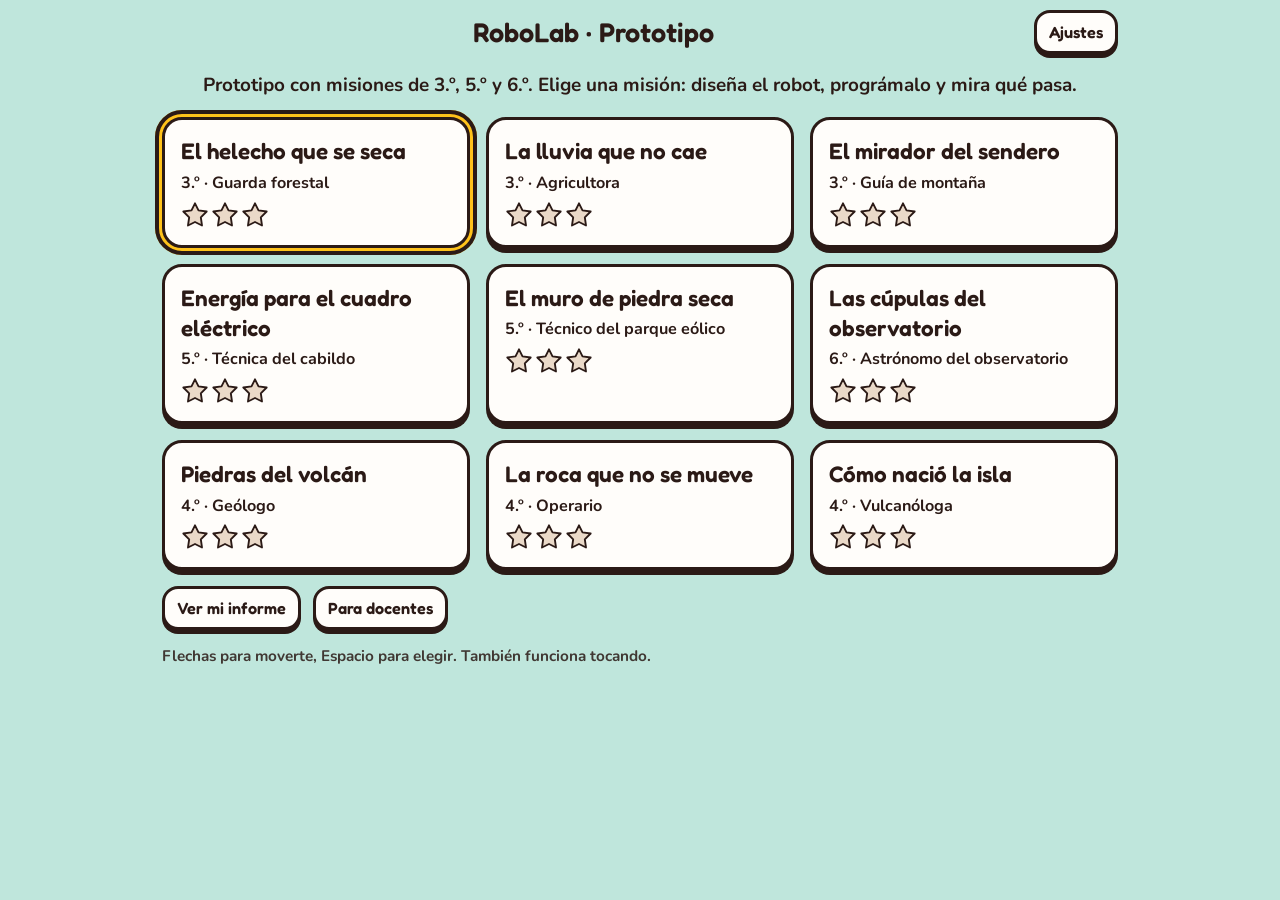
==== commit 1616f443: "Línea del tiempo (mecánica nueva) y misión z4m2 «Cómo nació la isla» Co-Authored-By: Claude Sonnet 5" ====
--- a/index.html
+++ b/index.html
@@ -145,6 +145,21 @@
 .v-docentes .ficha{break-inside:avoid;border-top:2px solid #D8CFC6;padding:.6rem 0}.v-docentes li{margin:.2rem 0;line-height:1.4}
 .aviso-doc{background:#FFF1C7;border:2px solid var(--ink);border-radius:12px;padding:8px 10px}
 
+.eje{display:flex;justify-content:space-between;font-family:Fredoka,sans-serif;font-weight:600;margin:4px 6px}
+.eje::after{content:"";}
+.lin{list-style:none;margin:0;padding:0;display:grid;grid-template-columns:repeat(4,1fr);gap:10px}
+.lhueco{min-height:150px;border:3px dashed var(--ink);border-radius:16px;display:flex;align-items:center;justify-content:center;background:#ffffff80}
+.lhueco.lleno{border-style:solid;background:transparent;border-color:transparent}
+.lnum{font-family:Fredoka,sans-serif;font-size:2rem;opacity:.5}
+.ltray{display:grid;grid-template-columns:repeat(4,1fr);gap:10px;margin:14px 0;min-height:30px}
+.ltarj{display:flex;flex-direction:column;align-items:center;gap:6px;width:100%;min-height:150px;padding:8px;background:var(--paper);border:3px solid var(--ink);border-radius:16px;box-shadow:0 4px 0 var(--ink);font:inherit;color:inherit;cursor:pointer;text-align:center}
+.ltarj svg{width:100%;max-width:90px;height:auto}
+.ltarj span{font-size:.85rem;line-height:1.2}
+.ltarj:hover:not(:disabled){transform:translateY(-2px)}
+.ltarj:focus-visible{outline:4px solid var(--ink);outline-offset:3px;box-shadow:0 0 0 7px var(--amarillo)}
+@media(max-width:640px){.lin,.ltray{grid-template-columns:repeat(2,1fr)}}
+.lhueco.lleno .ltarj{background:#FFF1B8}
+
 </style>
 </head>
 <body>
@@ -307,6 +322,23 @@
  porque:{herramienta:'El hierro se recoge sin tocarlo con un imán, que lo atrae. La pinza y la regadera no sirven aquí.',roca:'Hay una roca en el camino: rodéala.',noLlega:'Cuenta las casillas hasta el hierro.'},
  bitacora:[{t:'Elegí el imán porque atrae el hierro y no atrae la lava.',ok:true},{t:'Elegí el imán porque agarra cualquier cosa.',ok:false},{t:'Elegí la pinza porque es más fuerte.',ok:false}],
  saberes:['I.3.3'],criterios:['2.1','3.2']}
+,{id:'z4m2',conversa:'¿Qué pasó primero y qué pasó después cuando nació la isla? ¿Por qué las orugas no se hunden en el picón?',zona:'volcanes',curso:4,ciclo:2,titulo:'Cómo nació la isla',
+ aviso:{quien:'Vulcanóloga',texto:'Quiero explicar a mi clase cómo nace una isla volcánica y llevarles una muestra de ceniza del cráter. Primero, ¿ordenas lo que pasó? Después, ¿me traes la muestra?',
+  datos:[{id:'cono',x:50,y:20,t:'Las islas Canarias son islas volcánicas: nacieron de erupciones bajo el mar.'},{id:'picon',x:30,y:72,t:'La ceniza suelta del cráter es picón: las ruedas se hunden en él.'},{id:'sol',x:84,y:40,t:'Hace sol y no hay niebla.'}]},
+ linea:{pregunta:'Ordena las etapas del nacimiento de una isla volcánica, de la primera a la última.',cierre:'Así nace una isla volcánica: primero la lava bajo el mar, después la isla y al final la vida.',
+  tarjetas:[
+   {id:'magma',t:'Sale magma por una grieta del fondo del mar.',p:'Todo empieza con el magma que sale del interior de la Tierra.'},
+   {id:'enfria',t:'La lava se enfría y se amontona bajo el agua.',p:'La lava se enfría en el agua y forma una montaña bajo el mar.'},
+   {id:'asoma',t:'El volcán crece y asoma sobre el mar: nace la isla.',p:'Cuando la montaña es muy alta, su cima sale del agua.'},
+   {id:'vida',t:'El viento y la lluvia rompen la roca y llega la vida.',p:'La isla tiene que existir antes de que lleguen plantas y animales.'}]},
+ clima:'sol',tablero:['.G....','......','PPPPPP','.#..#.','......','R.....'],lecturas:{},
+ meta:{tipo:'llegar',x:1,y:0,herramienta:'pinza'},ordenes:['N','S','E','O','repetir'],limite:8,optimo:3,
+ diseno:{mov:'orugas',ene:'solar',sen:'camara',her:'pinza'},energiaOK:'solar',
+ solucion:[{rep:5,body:['N']},'E'],
+ errores:{ruedas:{cambio:{mov:'ruedas'},fallo:'hunde'},patas:{cambio:{mov:'patas'},fallo:'hunde'},regadera:{cambio:{her:'regadera'},fallo:'herramienta'}},
+ porque:{hunde:'La ceniza del cráter es picón, suelto. Las ruedas o las patas se hunden. Las orugas reparten el peso.',herramienta:'La muestra de ceniza se coge con la pinza; la regadera no sirve.',roca:'Hay una roca en el camino: rodéala.',noLlega:'Cuenta las casillas hasta el cráter.'},
+ bitacora:[{t:'Ordené las etapas: primero la lava bajo el mar y al final la vida.',ok:true},{t:'Ordené las etapas: primero llegaron las plantas.',ok:false},{t:'Elegí ruedas porque son más rápidas.',ok:false}],
+ saberes:['III.1.1'],criterios:['5.2','3.2']}
 ];
 RL.misiones.forEach(function(m){if(m.bancoLecturas){var v=m.bancoLecturas[0];m.ordenLecturas.forEach(function(k,i){m.lecturas[k]=v[i]})}});
 })(globalThis.RL=globalThis.RL||{});
@@ -412,6 +444,10 @@
  var f=res.fallo;if(!f)return null;
  var desv=primerDesvio(m,d,prog,res),n1=(f.tipo==='noLlega'||f.tipo==='faltanMedidas'||f.tipo==='faltanCupulas')?desv:f.paso;
  var sol=ejecutar(m,m.diseno,m.solucion,m.rutina).pasos.slice(0,2).map(function(s){return s.o}).join(' ');
+ var RANURA={hunde:'Movimiento',patina:'Movimiento',sinEnergia:'Energía',sinSensor:'Sensor',medirFuera:'Sensor',herramienta:'Herramienta'};
+ if(RANURA[f.tipo]&&f.tipo!=='medirFuera')return[{nivel:1,texto:TXT[f.tipo]},
+  {nivel:2,texto:'El programa no es el problema: el fallo está en el diseño del robot. Vuelve a «Diseña» y lee los datos del lugar y la ficha de cada pieza.',paso:n1,ref:(res.pasos[n1]||{}).ref},
+  {nivel:3,texto:'Cambia la pieza de «'+RANURA[f.tipo]+'». '+(m.porque[f.tipo]||''),porque:m.porque[f.tipo]||''}];
  return[{nivel:1,texto:TXT[f.tipo]||'Algo ha salido mal.'},
   {nivel:2,texto:'El robot se desvía en el paso '+(n1+1)+'.'+delante(m,res.traza[n1],prog),paso:n1,ref:(res.pasos[n1]||{}).ref},
   {nivel:3,texto:(m.porque[f.tipo]||'')+' El programa empieza así: '+sol+'.',porque:m.porque[f.tipo]||''}]}
@@ -585,6 +621,8 @@
 (function(RL){
 var E=RL.E,A=RL.Arte,I=RL.Interprete,G=RL.Guardado,$=function(s){return document.querySelector(s)},app,timers=[];
 var GL={N:'↑',S:'↓',E:'→',O:'←',medir:'⌖',contar:'+1',llamar:'↪',A:'▲',GI:'↶',GD:'↷'},NOM={N:'norte',S:'sur',E:'este',O:'oeste',medir:'medir',contar:'contar',llamar:'Mi rutina',A:'avanzar',GI:'girar izq.',GD:'girar der.'},DV={N:[0,-1],E:[1,0],S:[0,1],O:[-1,0]},ANG={N:0,E:90,S:180,O:270};
+function nuevaLinea(m){var l={pos:[],mix:[],ok:false,fallos:0,hint:0,msg:''};if(!m.linea)return l;var ids=m.linea.tarjetas.map(function(c){return c.id}),a;
+ do{a=ids.slice();for(var i=a.length-1;i>0;i--){var j=Math.floor(Math.random()*(i+1)),t=a[i];a[i]=a[j];a[j]=t}}while(a.length>1&&a.every(function(x,k){return x===ids[k]}));l.mix=a;return l}
 function esc(t){return String(t).replace(/[&<>"]/g,function(c){return{'&':'&amp;','<':'&lt;','>':'&gt;','"':'&quot;'}[c]})}
 function decir(t){var e=$('#estado');if(e)e.textContent=t}
 function limpiar(){timers.forEach(clearTimeout);timers=[]}
@@ -624,7 +662,7 @@
  m.aviso.datos.forEach(function(d){h+='<button class="hot'+(E.datos[d.id]?' ok':'')+'" data-nav data-act="dato" data-id="'+d.id+'" style="left:'+d.x+'%;top:'+d.y+'%" aria-label="Mirar: '+esc(d.id)+'"><span aria-hidden="true">'+(E.datos[d.id]?'✓':'?')+'</span></button>'});
  h+='</div><div class="burbuja"><b>'+esc(m.aviso.quien)+':</b> '+esc(m.aviso.texto)+'</div>';
  h+='<ul class="datos" aria-label="Datos reunidos">';m.aviso.datos.forEach(function(d){h+='<li class="'+(E.datos[d.id]?'on':'')+'">'+(E.datos[d.id]?esc(d.t):'Toca la escena para reunir un dato')+'</li>'});
- return h+'</ul><div class="acc"><button class="btn gr" data-nav data-act="ir" data-p="disena">Diseñar el robot</button><span class="nota">Datos: '+o+' de '+m.aviso.datos.length+'</span></div>'}
+ return h+'</ul><div class="acc"><button class="btn gr" data-nav data-act="ir" data-p="'+(m.linea?'linea':'disena')+'">'+(m.linea?'Ordenar las etapas':'Diseñar el robot')+'</button><span class="nota">Datos: '+o+' de '+m.aviso.datos.length+'</span></div>'}
 function disena(){var m=E.m,d=E.diseno,h=barra('Diseña el robot','aviso'),listo=d.mov&&d.ene&&d.sen&&d.her&&E.pred;
  h+='<div class="dis"><div class="stage"><svg viewBox="0 0 220 200" role="img" aria-label="Robot con las piezas elegidas">'+'<g transform="translate(10 0)">'+A.robot({mov:d.mov||'ruedas',ene:d.ene||'bateria',sen:d.sen||'camara',her:d.her||'pinza'},E.pred?'reposo':'duda',false)+'</g></svg></div><div class="slots">';
  ['mov','ene','sen','her'].forEach(function(k){var S=RL.piezas[k];h+='<div class="col"><h2>'+S.nombre+'</h2>';
@@ -714,7 +752,29 @@
   h+='<p><b>Criterios de evaluación (orientativos)</b></p><ul>'+m.criterios.map(function(k){return'<li><b>'+esc(k)+'</b> '+esc(cc.criterios[k]||'')+'</li>'}).join('')+'</ul>';
   h+='<p><b>Para conversar después de jugar:</b> '+esc(m.conversa||'')+'</p></section>'});
  return h+'</div>'}
-var VISTAS={docentes:docentes,informe:informe,inicio:inicio,aviso:aviso,disena:disena,programa:programa,lectura:lectura,bitacora:bitacora,ajustes:ajustes};
+
+var ICO={
+ magma:'<path d="M6 44h68" stroke="#2B1A16" stroke-width="3"/><path d="M30 44l6-22 8 0 6 22z" fill="#D8392B" stroke="#2B1A16" stroke-width="3" stroke-linejoin="round"/><circle cx="40" cy="14" r="5" fill="#FFC21A" stroke="#2B1A16" stroke-width="2.5"/>',
+ enfria:'<path d="M2 14q8-6 16 0t16 0 16 0 16 0 14 0v40H2z" fill="#1F86C8" stroke="#2B1A16" stroke-width="3"/><path d="M22 54l10-22h16l10 22z" fill="#5B4A47" stroke="#2B1A16" stroke-width="3" stroke-linejoin="round"/>',
+ asoma:'<path d="M2 36q8-6 16 0t16 0 16 0 16 0 14 0v18H2z" fill="#1F86C8" stroke="#2B1A16" stroke-width="3"/><path d="M20 38l14-26 8 0 14 26z" fill="#5B4A47" stroke="#2B1A16" stroke-width="3" stroke-linejoin="round"/>',
+ vida:'<path d="M2 40q8-6 16 0t16 0 16 0 16 0 14 0v14H2z" fill="#1F86C8" stroke="#2B1A16" stroke-width="3"/><path d="M18 42l12-16h20l12 16z" fill="#5B4A47" stroke="#2B1A16" stroke-width="3" stroke-linejoin="round"/><path d="M40 26v-10" stroke="#2B1A16" stroke-width="3"/><path d="M40 18q-12-2-14-10 12-1 14 10zM40 18q12-2 14-10-12-1-14 10z" fill="#2E9D68" stroke="#2B1A16" stroke-width="2.5" stroke-linejoin="round"/>'};
+function tarj(c,k,acc){return'<button class="ltarj" data-nav data-act="'+acc+'" data-id="'+c.id+'" aria-label="'+(acc==='lquita'?'Quitar, puesto '+(k+1)+': ':'Poner: ')+esc(c.t)+'"'+(E.lin.ok?' disabled':'')+'><svg viewBox="0 0 80 56" aria-hidden="true">'+(ICO[c.id]||'')+'</svg><span>'+esc(c.t)+'</span></button>'}
+function tarjeta(id){return E.m.linea.tarjetas.filter(function(c){return c.id===id})[0]}
+function linea(){var m=E.m,L=m.linea,n=L.tarjetas.length,l=E.lin,h=barra('Ordena el tiempo','aviso');
+ h+='<div class="burbuja">'+esc(L.pregunta)+'</div><div class="eje"><span>Primero</span><span>Después</span></div><ol class="lin" aria-label="Línea del tiempo">';
+ for(var k=0;k<n;k++){var id=l.pos[k];h+='<li class="lhueco'+(id?' lleno':'')+'">'+(id?tarj(tarjeta(id),k,'lquita'):'<span class="lnum">'+(k+1)+'</span>')+'</li>'}
+ h+='</ol><div class="ltray" aria-label="Tarjetas por colocar">';
+ l.mix.forEach(function(id){if(l.pos.indexOf(id)<0)h+=tarj(tarjeta(id),0,'lpon')});
+ h+='</div><div class="ficha" id="ficha" aria-live="polite">'+(l.ok?'<b>¡Bien ordenado!</b> '+esc(L.cierre):esc(l.msg||'Toca una tarjeta para ponerla en la línea. Toca una tarjeta colocada para quitarla.'))+'</div>';
+ h+='<div class="acc">';
+ if(!l.ok)h+='<button class="btn gr" data-nav data-act="lcomp"'+(l.pos.length<n?' disabled':'')+'>Comprobar</button><button class="btn" data-nav data-act="lpista">Pista</button>';
+ return h+'<button class="btn gr" data-nav data-act="ir" data-p="disena"'+(l.ok?'':' disabled')+'>Diseñar el robot</button></div>'}
+function lpista(){var L=E.m.linea.tarjetas,l=E.lin,k=0;while(k<L.length&&l.pos[k]===L[k].id)k++;
+ if(k>=L.length)return;var c=L[k];
+ if(l.hint===1)l.msg='Pista 1: hay '+k+' tarjeta'+(k===1?'':'s')+' bien colocada'+(k===1?'':'s')+' desde el principio. Piensa qué tiene que pasar primero para que pase lo siguiente.';
+ else if(l.hint===2)l.msg='Pista 2: en el puesto '+(k+1)+' va esta tarjeta: «'+c.t+'»';
+ else{l.pos=L.slice(0,k+1).map(function(x){return x.id});l.msg='Pista 3: te la he colocado en el puesto '+(k+1)+'. '+(c.p||'')}}
+var VISTAS={linea:linea,docentes:docentes,informe:informe,inicio:inicio,aviso:aviso,disena:disena,programa:programa,lectura:lectura,bitacora:bitacora,ajustes:ajustes};
 var previa='inicio';
 function render(foco){limpiar();if(E.pantalla!=='ajustes')previa=E.pantalla;app.innerHTML='<div class="vista v-'+E.pantalla+'">'+VISTAS[E.pantalla]()+'</div>';
  document.body.classList.toggle('grande',E.ajustes.grande);document.body.classList.toggle('nomotion',E.ajustes.sinMov);
@@ -788,7 +848,7 @@
  document.addEventListener('pointerup',function(e){fin(e,false)});document.addEventListener('pointercancel',function(e){fin(e,true)});
  document.addEventListener('click',function(e){if(sinClic){e.stopPropagation();e.preventDefault()}},true)}
 var AC={
- mision:function(d){E.m=mision(d.id);E.datos={};E.diseno={mov:null,ene:null,sen:null,her:null};E.pred=null;E.prog=[];E.fn=[];E.cur={c:'',i:0};E.sel=null;E.enBucle=null;E.intentos=0;E.hint=0;E.fallosSeguidos=0;E.ficha=null;E.res=null;E.pistas=null;E.lectura=null;E.frase=null;E.emo=null;
+ mision:function(d){E.m=mision(d.id);E.datos={};E.diseno={mov:null,ene:null,sen:null,her:null};E.pred=null;E.prog=[];E.fn=[];E.cur={c:'',i:0};E.sel=null;E.enBucle=null;E.intentos=0;E.hint=0;E.fallosSeguidos=0;E.lin=nuevaLinea(E.m);E.ficha=null;E.res=null;E.pistas=null;E.lectura=null;E.frase=null;E.emo=null;
   if(E.m.bancoLecturas){var v=E.m.bancoLecturas[Math.floor(Math.random()*E.m.bancoLecturas.length)];E.m.ordenLecturas.forEach(function(k,i){E.m.lecturas[k]=v[i]})}ir('aviso')},
  ir:function(d){if(d.p==='programa'&&!(E.diseno.mov&&E.diseno.ene&&E.diseno.sen&&E.diseno.her&&E.pred))return;ir(d.p)},
  aviso:function(){ir('aviso')},disena:function(){ir('disena')},programa:function(){ir('programa')},inicio:function(){G.guardar();ir('inicio')},
@@ -796,6 +856,12 @@
  dato:function(d){E.datos[d.id]=true;RL.Audio.toca();render('[data-id="'+d.id+'"]');decir(E.m.aviso.datos.filter(function(x){return x.id===d.id})[0].t)},
  pieza:function(d){E.diseno[d.k]=d.id;E.ficha=RL.piezas[d.k].op.filter(function(o){return o.id===d.id})[0];RL.Audio.toca();render('[data-k="'+d.k+'"][data-id="'+d.id+'"]')},
  pred:function(d){E.pred=d.id;RL.Audio.toca();render('[data-act="pred"][data-id="'+d.id+'"]')},
+ lpon:function(d){if(E.lin.ok)return;E.lin.pos.push(d.id);E.lin.msg='';RL.Audio.toca();render('[data-act="lcomp"]')},
+ lquita:function(d){if(E.lin.ok)return;var i=E.lin.pos.indexOf(d.id);if(i>=0)E.lin.pos.splice(i,1);E.lin.msg='';RL.Audio.toca();render('[data-act="lpon"]')},
+ lcomp:function(){var L=E.m.linea.tarjetas,l=E.lin;if(l.pos.length<L.length)return;
+  if(L.every(function(c,k){return l.pos[k]===c.id})){l.ok=true;l.msg='';RL.Audio.ok();render('[data-p="disena"]');decir('¡Bien ordenado!')}
+  else{l.fallos++;l.hint=Math.min(3,Math.max(l.hint,l.fallos));RL.Audio.error();lpista();render('[data-act="lpista"]')}},
+ lpista:function(){var l=E.lin;l.hint=Math.min(3,l.hint+1);lpista();RL.Audio.toca();render('[data-act="lpista"]')},
  ord:function(d){nuevo({o:d.o},'[data-act="ord"][data-o="'+d.o+'"]')},
  rep:function(d){nuevo({rep:+d.n},'[data-act="ord"]')},
  hasta:function(d){nuevo({hasta:d.cond},'[data-act="ord"]')},
